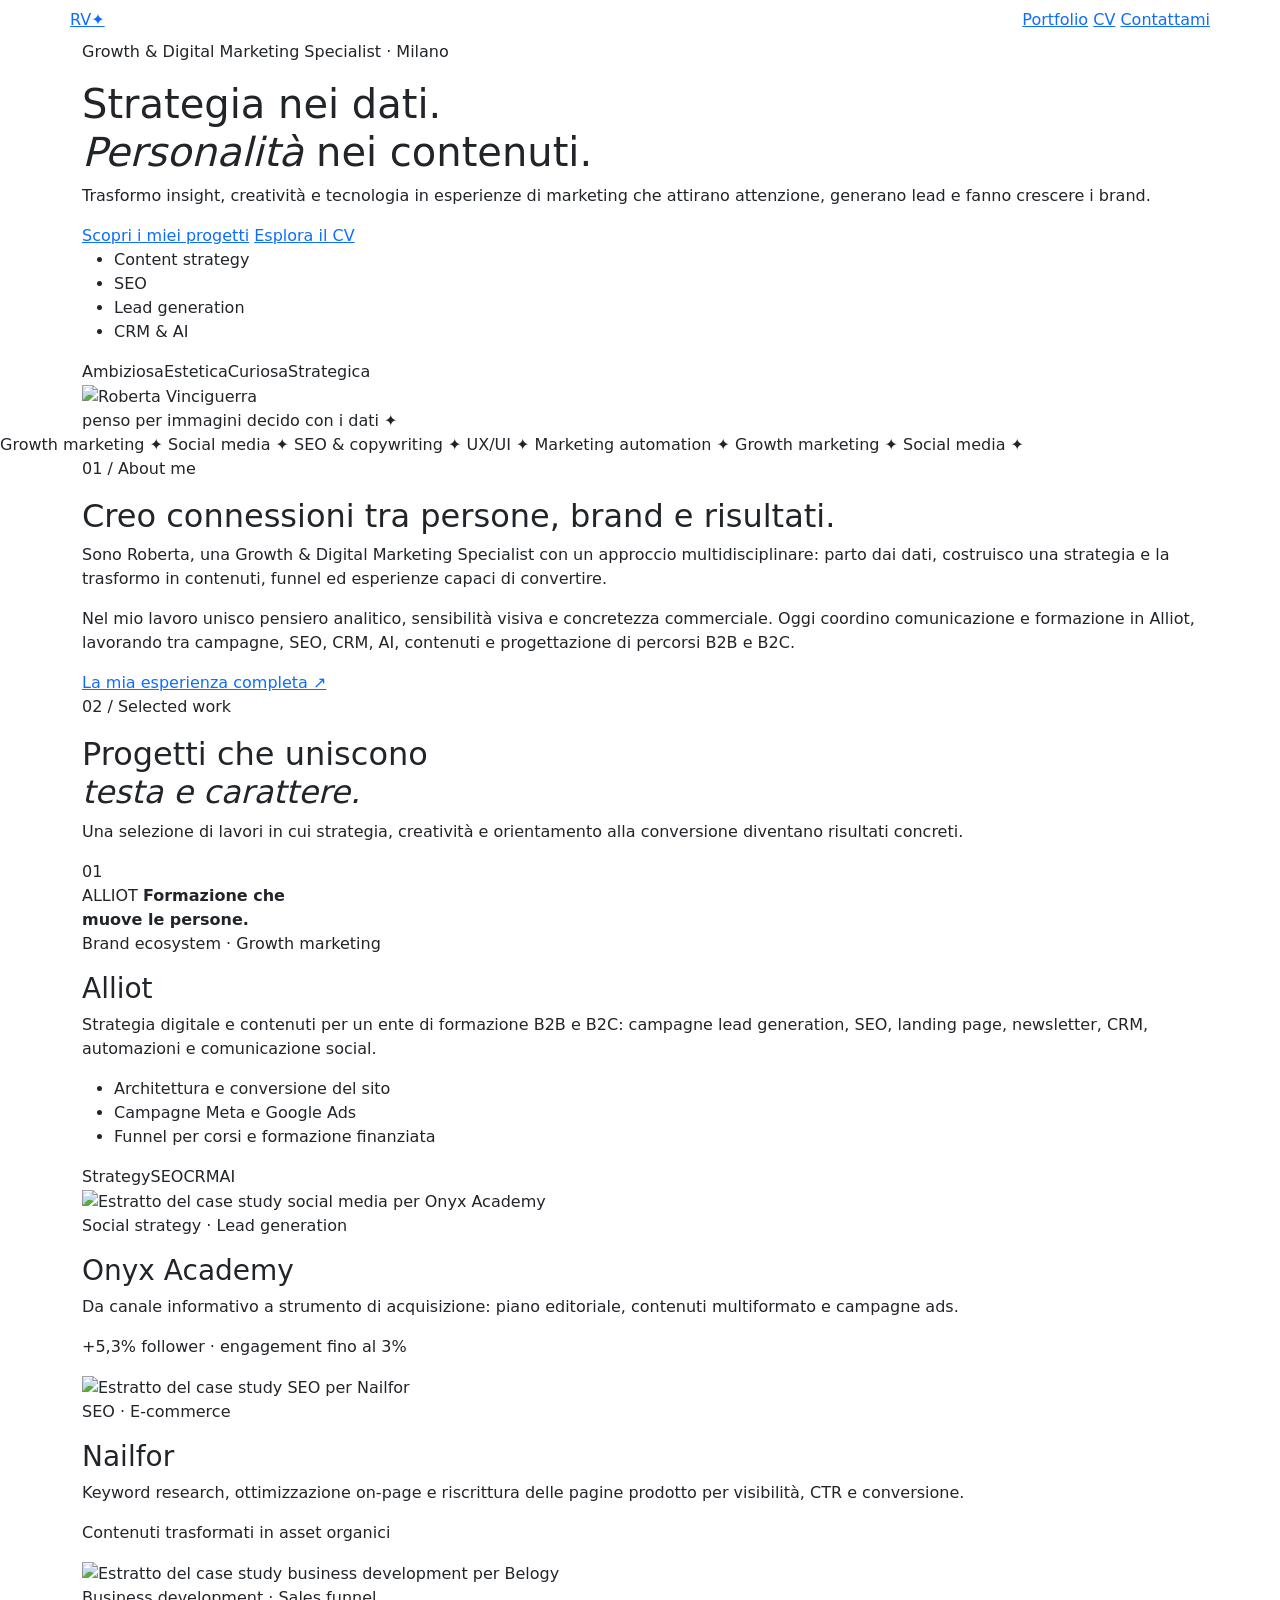
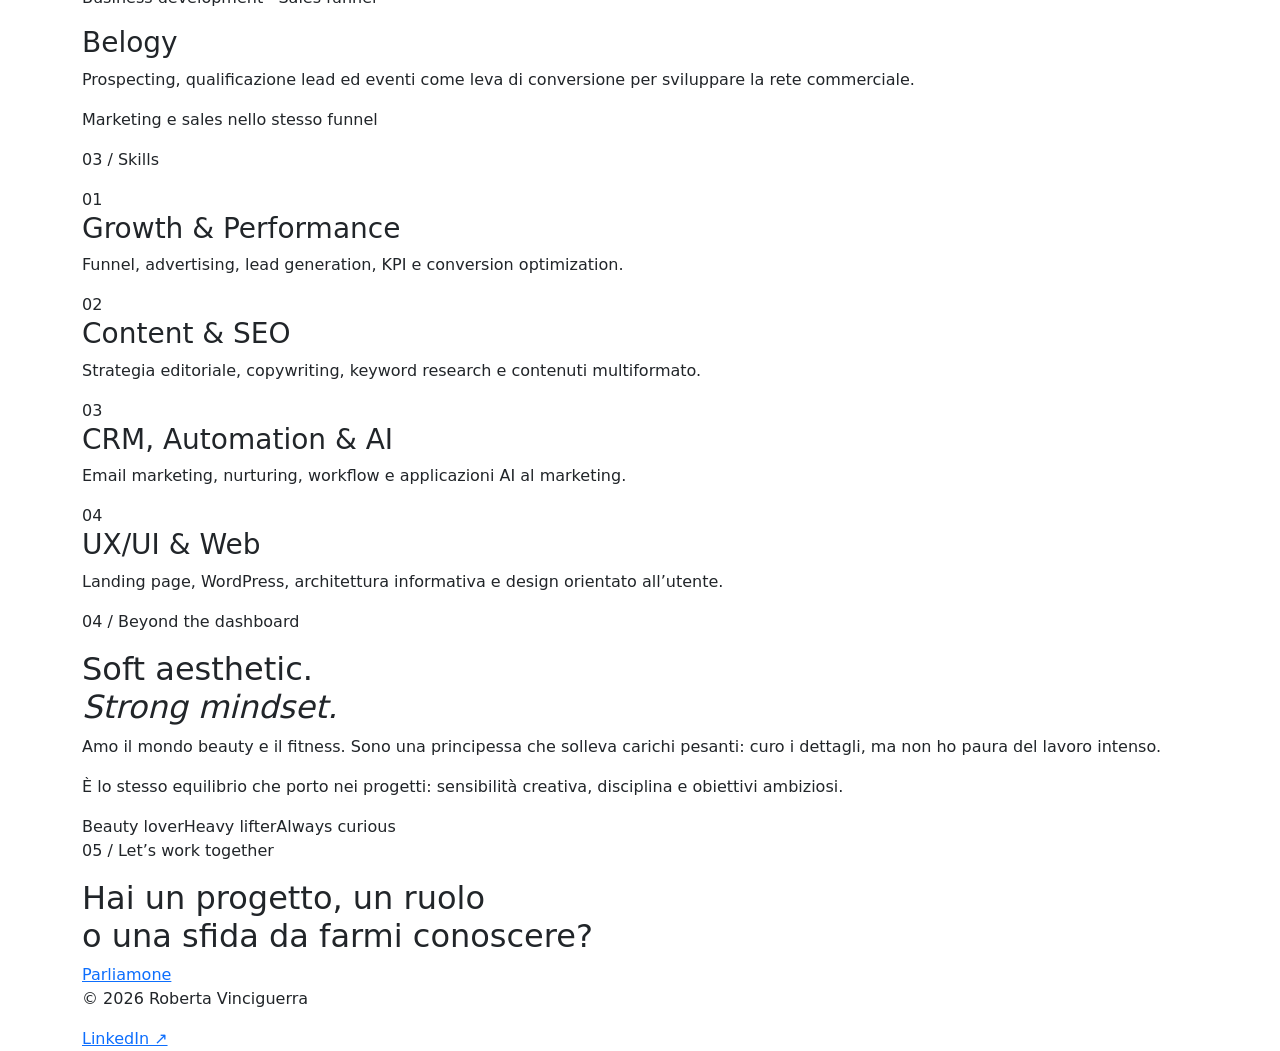
==== index.html @ e4e194b8 "Add files via upload" ====
<!doctype html>
<html lang="it">
<head>
  <meta charset="utf-8">
  <meta name="viewport" content="width=device-width, initial-scale=1">
  <meta name="description" content="Portfolio di Roberta Vinciguerra, Growth & Digital Marketing Specialist: strategia, contenuti, SEO, lead generation, CRM, advertising e AI.">
  <title>Roberta Vinciguerra — Growth & Digital Marketing</title>
  <link rel="icon" type="image/svg+xml" href="data:image/svg+xml,%3Csvg xmlns='http://www.w3.org/2000/svg' viewBox='0 0 64 64'%3E%3Crect width='64' height='64' rx='16' fill='%23183cff'/%3E%3Cpath d='M17 48V16h15c9 0 15 5 15 13 0 5-3 9-8 11l10 8H37l-8-7v7H17zm12-17h4c3 0 5-2 5-4s-2-4-5-4h-4v8z' fill='%23fff'/%3E%3C/svg%3E">
  <link rel="preconnect" href="https://fonts.googleapis.com">
  <link rel="preconnect" href="https://fonts.gstatic.com" crossorigin>
  <link href="https://fonts.googleapis.com/css2?family=Bodoni+Moda:opsz,wght@6..96,500;6..96,700&family=Syne:wght@500;600;700;800&display=swap" rel="stylesheet">
  <link href="https://cdn.jsdelivr.net/npm/bootstrap@5.3.3/dist/css/bootstrap.min.css" rel="stylesheet">
  <link rel="stylesheet" href="css/main.css">
</head>
<body>
  <header class="site-header">
    <nav class="navbar container" aria-label="Navigazione principale">
      <a class="brand" href="index.html" aria-label="Homepage Roberta Vinciguerra">RV<span>✦</span></a>
      <div class="nav-links">
        <a class="active" href="index.html">Portfolio</a>
        <a href="cv.html">CV</a>
        <a href="contact.html">Contattami</a>
      </div>
    </nav>
  </header>

  <main>
    <section class="hero container">
      <div class="hero-copy">
        <p class="eyebrow">Growth & Digital Marketing Specialist · Milano</p>
        <h1>Strategia nei dati.<br><em>Personalità</em> nei contenuti.</h1>
        <p class="hero-text">Trasformo insight, creatività e tecnologia in esperienze di marketing che attirano attenzione, generano lead e fanno crescere i brand.</p>
        <div class="hero-actions">
          <a class="button button-primary" href="#progetti">Scopri i miei progetti</a>
          <a class="button button-ghost" href="cv.html">Esplora il CV</a>
        </div>
        <ul class="hero-tags" aria-label="Competenze principali">
          <li>Content strategy</li><li>SEO</li><li>Lead generation</li><li>CRM & AI</li>
        </ul>
        <div class="identity-words" aria-label="Ambiziosa, estetica, curiosa e strategica">
          <span>Ambiziosa</span><span>Estetica</span><span>Curiosa</span><span>Strategica</span>
        </div>
      </div>
      <div class="hero-visual" aria-label="Ritratto di Roberta Vinciguerra">
        <div class="portrait-frame"><img src="assets/roberta-profile-clean.png" alt="Roberta Vinciguerra"></div>
        <span class="orbit orbit-one">penso per immagini</span>
        <span class="orbit orbit-two">decido con i dati</span>
        <span class="spark" aria-hidden="true">✦</span>
      </div>
    </section>

    <section class="marquee" aria-label="Aree di specializzazione">
      <div>Growth marketing ✦ Social media ✦ SEO & copywriting ✦ UX/UI ✦ Marketing automation ✦ Growth marketing ✦ Social media ✦</div>
    </section>

    <section class="about container section-grid" id="about">
      <div>
        <p class="section-index">01 / About me</p>
        <h2>Creo connessioni tra <span>persone, brand e risultati.</span></h2>
      </div>
      <div class="about-copy">
        <p>Sono Roberta, una Growth & Digital Marketing Specialist con un approccio multidisciplinare: parto dai dati, costruisco una strategia e la trasformo in contenuti, funnel ed esperienze capaci di convertire.</p>
        <p>Nel mio lavoro unisco pensiero analitico, sensibilità visiva e concretezza commerciale. Oggi coordino comunicazione e formazione in Alliot, lavorando tra campagne, SEO, CRM, AI, contenuti e progettazione di percorsi B2B e B2C.</p>
        <a class="text-link" href="cv.html">La mia esperienza completa <span>↗</span></a>
      </div>
    </section>

    <section class="projects container" id="progetti">
      <div class="section-heading">
        <div><p class="section-index">02 / Selected work</p><h2>Progetti che uniscono<br><em>testa e carattere.</em></h2></div>
        <p>Una selezione di lavori in cui strategia, creatività e orientamento alla conversione diventano risultati concreti.</p>
      </div>

      <article class="project project-featured">
        <div class="project-art alliot-art">
          <span class="project-number">01</span>
          <div class="alliot-ui">
            <span>ALLIOT</span>
            <strong>Formazione che<br>muove le persone.</strong>
            <div class="mini-cards"><i></i><i></i><i></i></div>
          </div>
        </div>
        <div class="project-copy">
          <p class="project-type">Brand ecosystem · Growth marketing</p>
          <h3>Alliot</h3>
          <p>Strategia digitale e contenuti per un ente di formazione B2B e B2C: campagne lead generation, SEO, landing page, newsletter, CRM, automazioni e comunicazione social.</p>
          <ul><li>Architettura e conversione del sito</li><li>Campagne Meta e Google Ads</li><li>Funnel per corsi e formazione finanziata</li></ul>
          <div class="project-tags"><span>Strategy</span><span>SEO</span><span>CRM</span><span>AI</span></div>
        </div>
      </article>

      <div class="project-grid">
        <article class="project-card">
          <div class="card-image"><img src="assets/onyx-case.png" alt="Estratto del case study social media per Onyx Academy"></div>
          <div class="card-body-custom">
            <p class="project-type">Social strategy · Lead generation</p><h3>Onyx Academy</h3>
            <p>Da canale informativo a strumento di acquisizione: piano editoriale, contenuti multiformato e campagne ads.</p>
            <p class="result">+5,3% follower · engagement fino al 3%</p>
          </div>
        </article>
        <article class="project-card card-blue">
          <div class="card-image"><img src="assets/nailfor-case-fixed.png" alt="Estratto del case study SEO per Nailfor"></div>
          <div class="card-body-custom">
            <p class="project-type">SEO · E-commerce</p><h3>Nailfor</h3>
            <p>Keyword research, ottimizzazione on-page e riscrittura delle pagine prodotto per visibilità, CTR e conversione.</p>
            <p class="result">Contenuti trasformati in asset organici</p>
          </div>
        </article>
        <article class="project-card card-dark">
          <div class="card-image"><img src="assets/belogy-case.png" alt="Estratto del case study business development per Belogy"></div>
          <div class="card-body-custom">
            <p class="project-type">Business development · Sales funnel</p><h3>Belogy</h3>
            <p>Prospecting, qualificazione lead ed eventi come leva di conversione per sviluppare la rete commerciale.</p>
            <p class="result">Marketing e sales nello stesso funnel</p>
          </div>
        </article>
      </div>
    </section>

    <section class="skills container">
      <p class="section-index">03 / Skills</p>
      <div class="skills-grid">
        <article><span>01</span><h3>Growth & Performance</h3><p>Funnel, advertising, lead generation, KPI e conversion optimization.</p></article>
        <article><span>02</span><h3>Content & SEO</h3><p>Strategia editoriale, copywriting, keyword research e contenuti multiformato.</p></article>
        <article><span>03</span><h3>CRM, Automation & AI</h3><p>Email marketing, nurturing, workflow e applicazioni AI al marketing.</p></article>
        <article><span>04</span><h3>UX/UI & Web</h3><p>Landing page, WordPress, architettura informativa e design orientato all’utente.</p></article>
      </div>
    </section>

    <section class="personal-strip">
      <div class="container personal-grid">
        <div><p class="section-index">04 / Beyond the dashboard</p><h2>Soft aesthetic.<br><em>Strong mindset.</em></h2></div>
        <div class="personal-copy"><p>Amo il mondo beauty e il fitness. Sono una principessa che solleva carichi pesanti: curo i dettagli, ma non ho paura del lavoro intenso.</p><p>È lo stesso equilibrio che porto nei progetti: sensibilità creativa, disciplina e obiettivi ambiziosi.</p></div>
        <div class="personal-badges"><span>Beauty lover</span><span>Heavy lifter</span><span>Always curious</span></div>
      </div>
    </section>

    <section class="cta container">
      <p class="section-index">05 / Let’s work together</p>
      <h2>Hai un progetto, un ruolo<br>o una sfida da farmi conoscere?</h2>
      <a class="button button-primary" href="contact.html">Parliamone</a>
    </section>
  </main>

  <footer><div class="container"><p>© 2026 Roberta Vinciguerra</p><a href="https://www.linkedin.com/in/robertavinciguerra-184694207/" target="_blank" rel="noreferrer">LinkedIn ↗</a></div></footer>
</body>
</html>
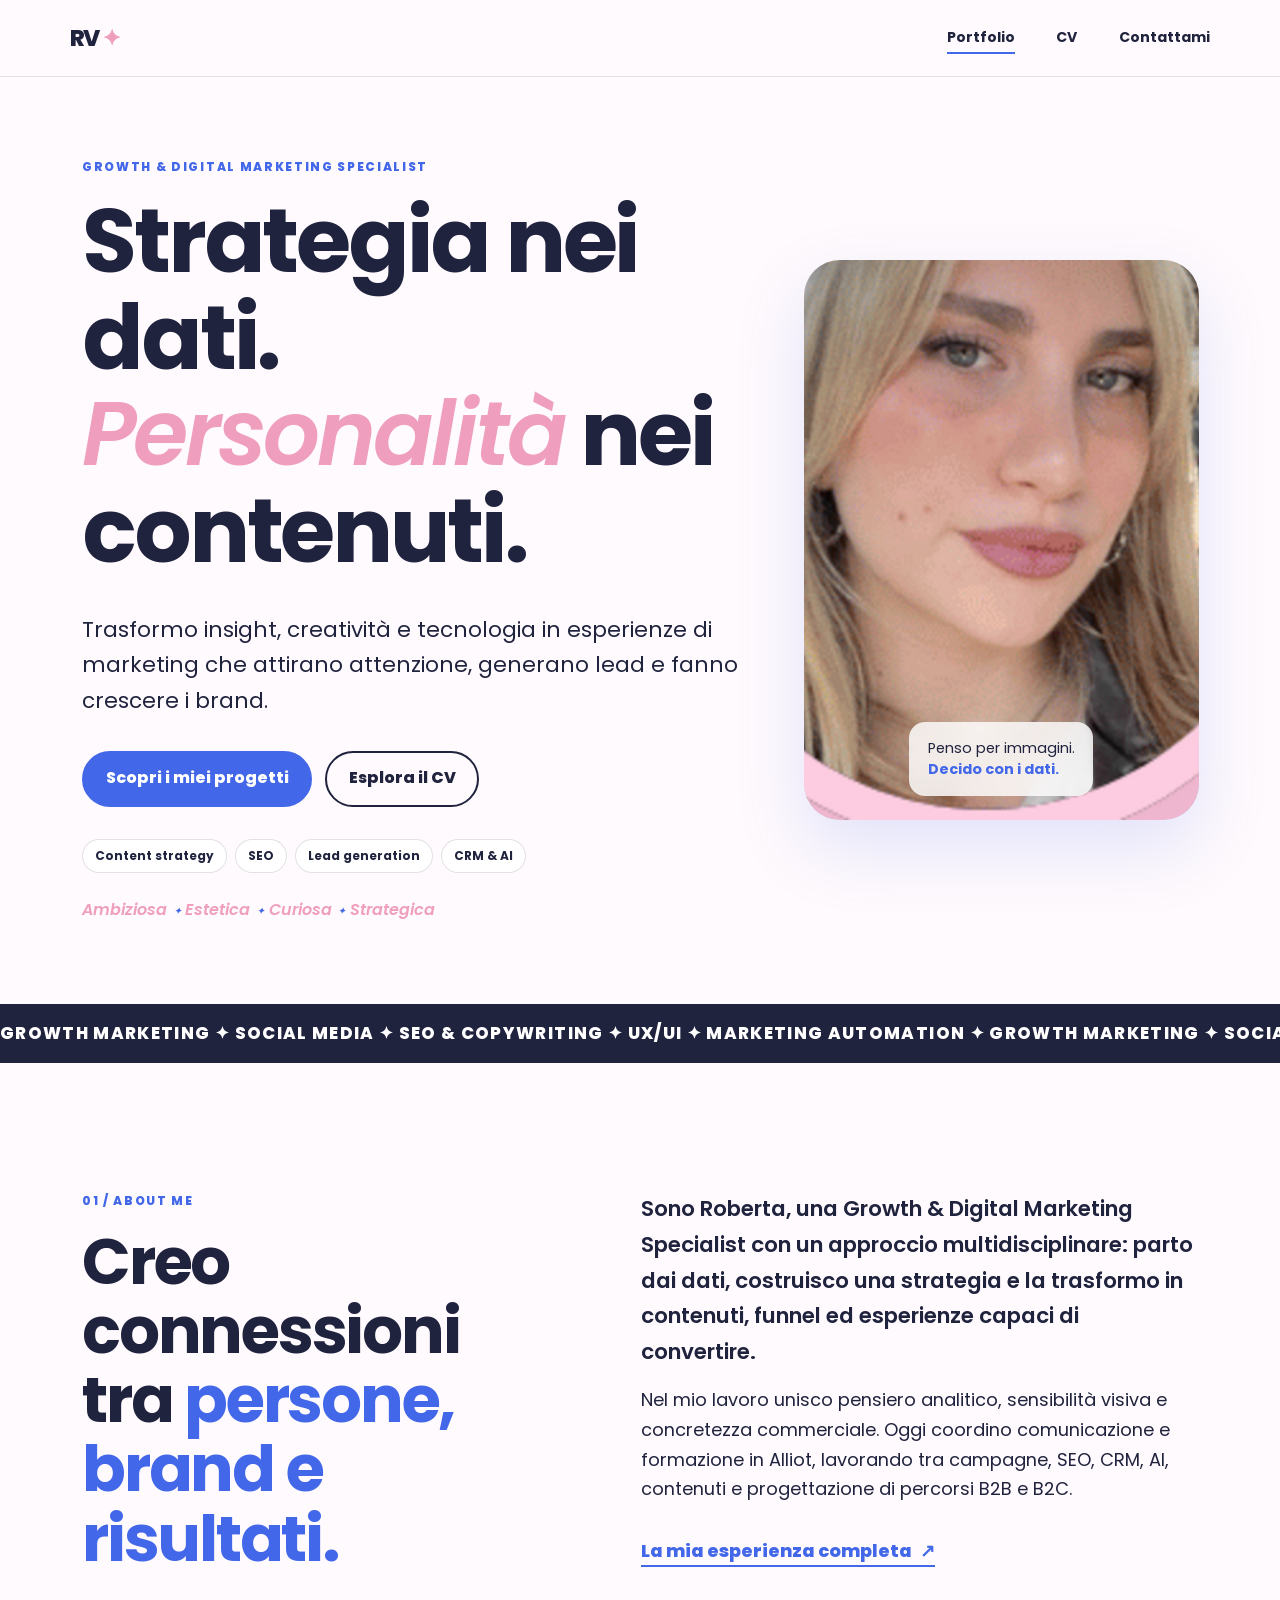
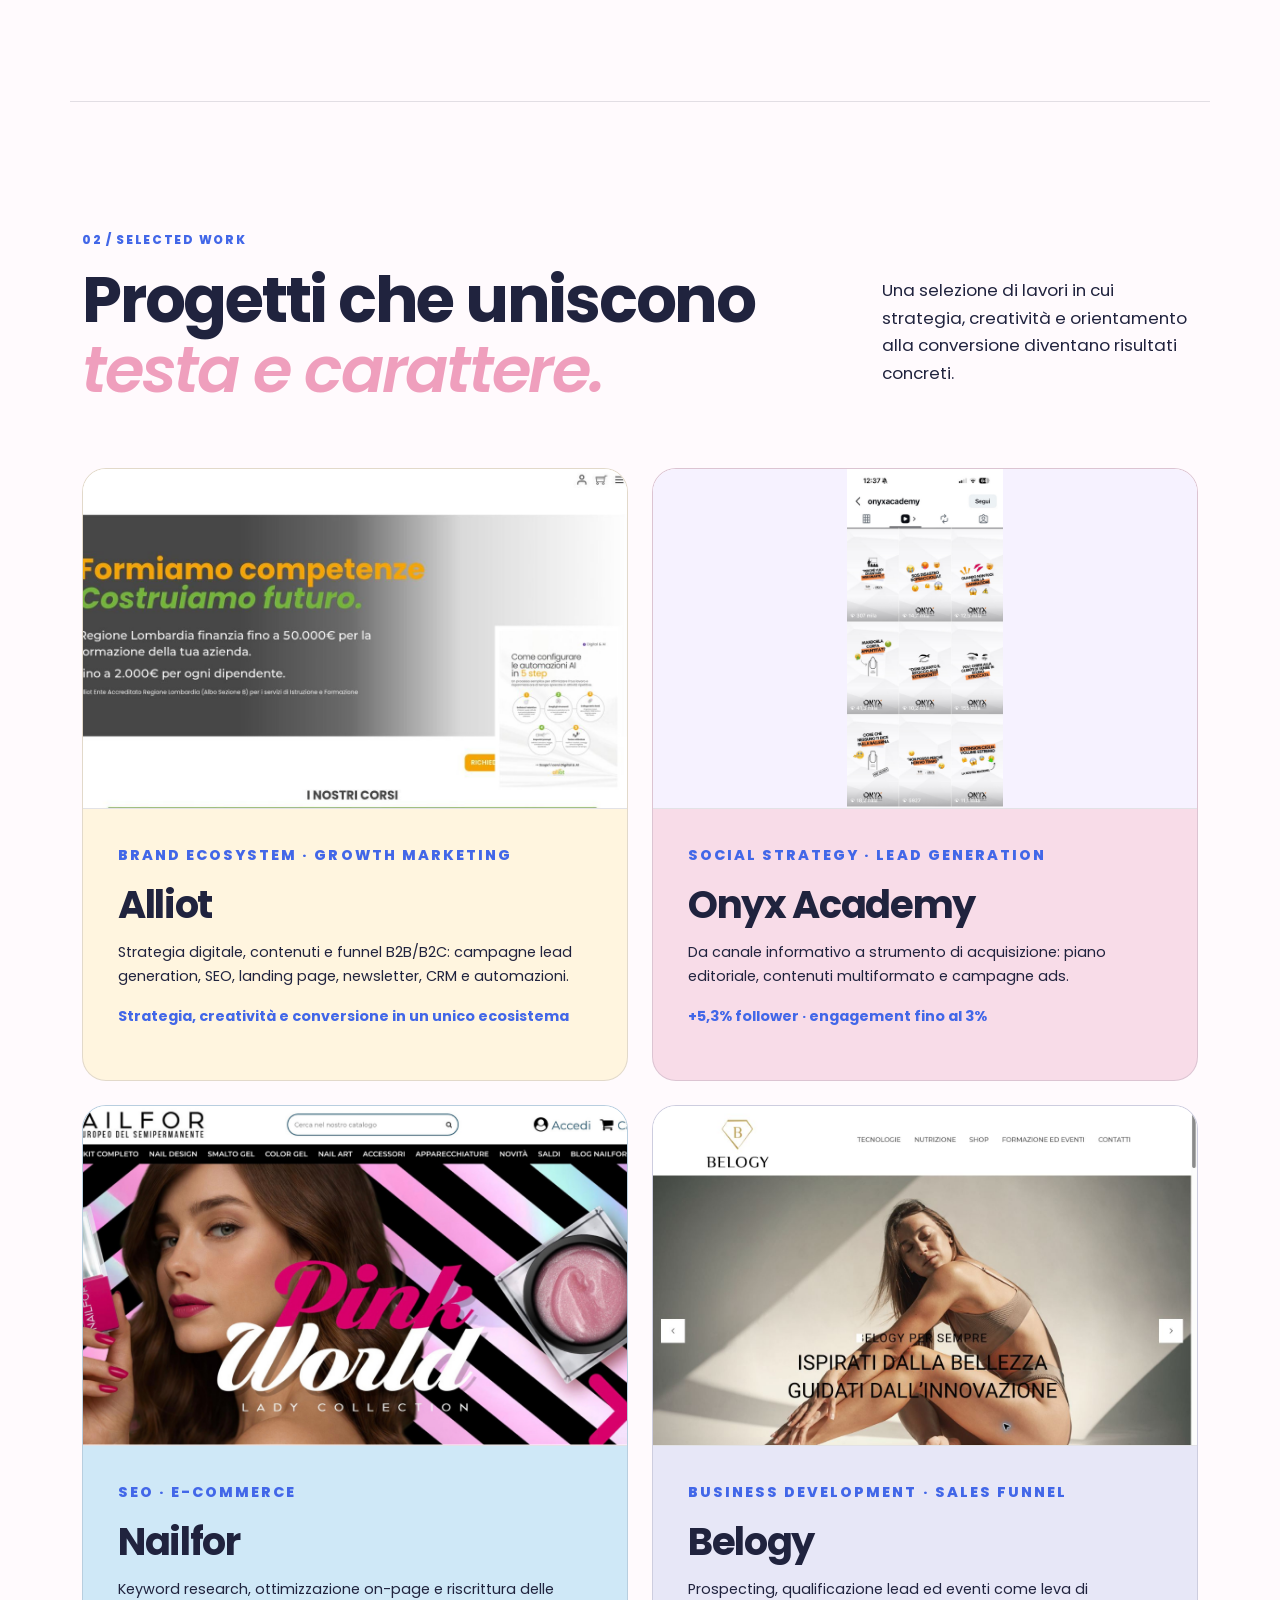
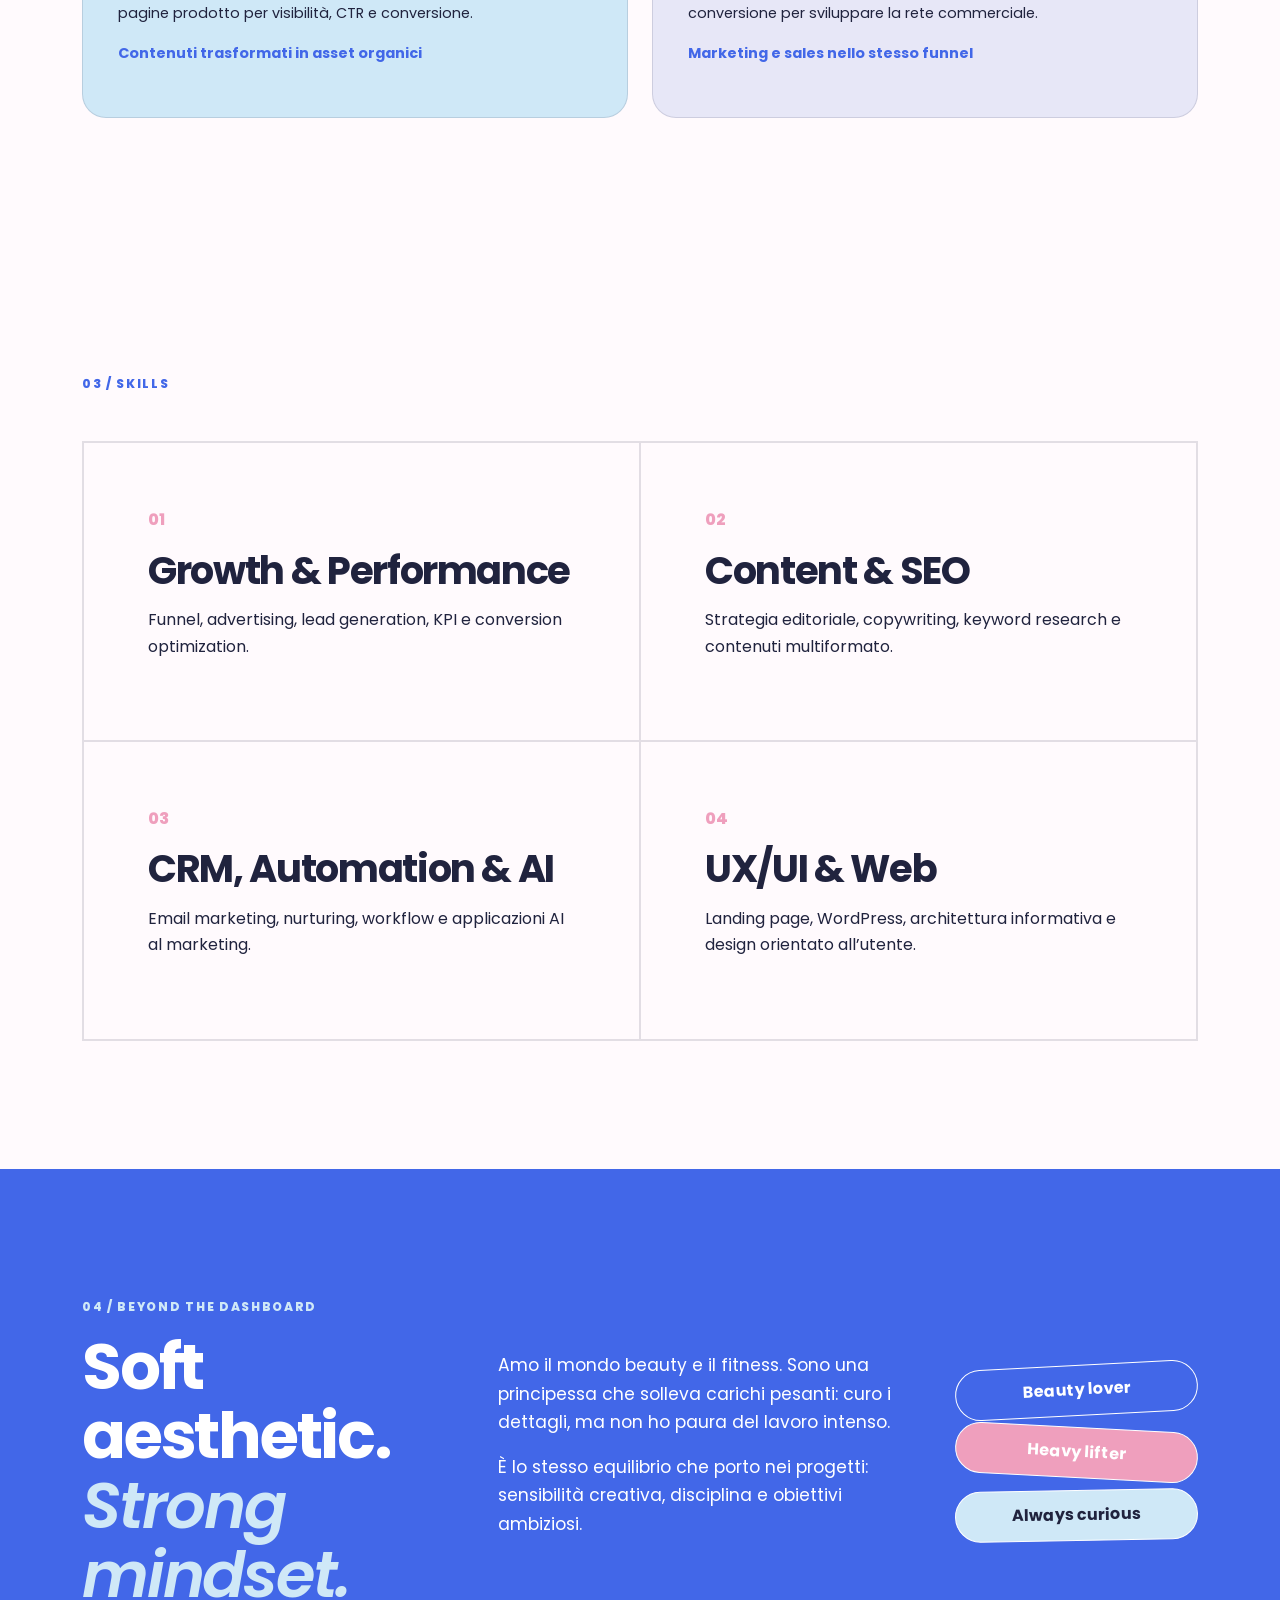
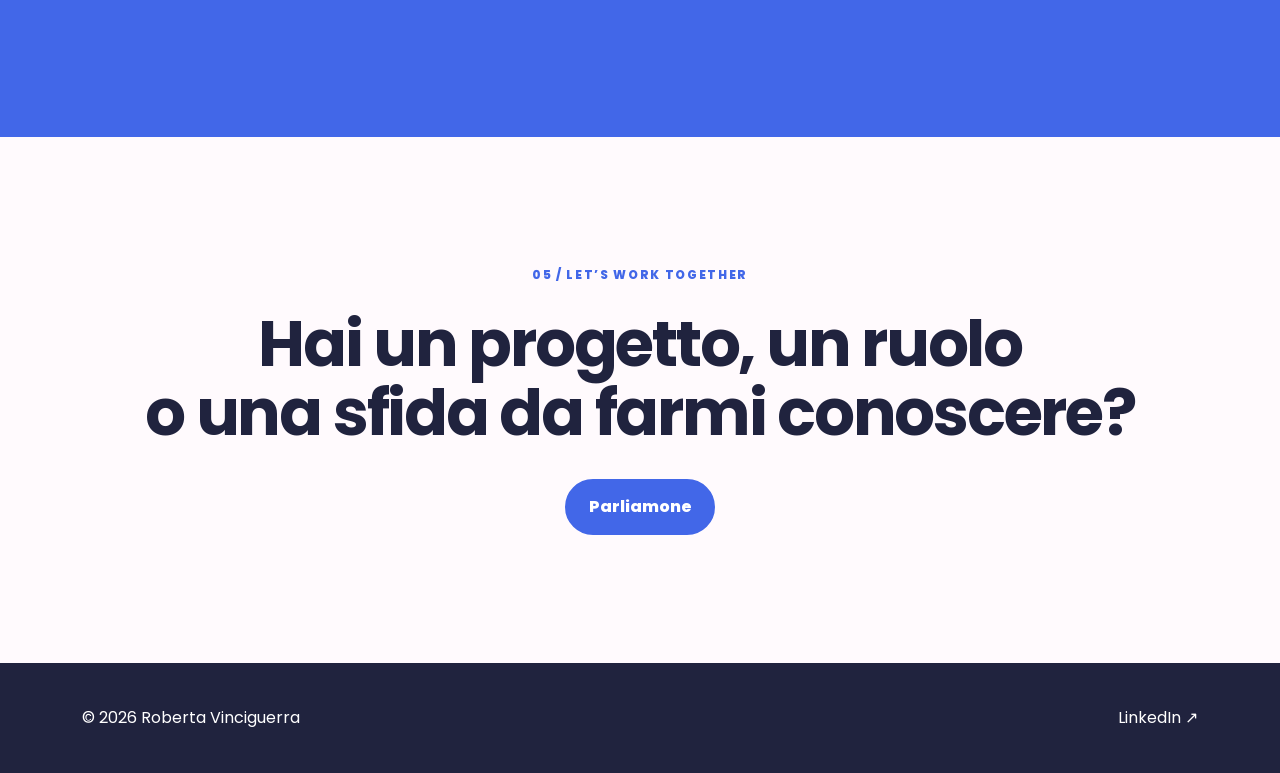
==== commit eecde34d: "Add files via upload" ====
--- a/index.html
+++ b/index.html
@@ -5,10 +5,10 @@
   <meta name="viewport" content="width=device-width, initial-scale=1">
   <meta name="description" content="Portfolio di Roberta Vinciguerra, Growth & Digital Marketing Specialist: strategia, contenuti, SEO, lead generation, CRM, advertising e AI.">
   <title>Roberta Vinciguerra — Growth & Digital Marketing</title>
-  <link rel="icon" type="image/svg+xml" href="data:image/svg+xml,%3Csvg xmlns='http://www.w3.org/2000/svg' viewBox='0 0 64 64'%3E%3Crect width='64' height='64' rx='16' fill='%23183cff'/%3E%3Cpath d='M17 48V16h15c9 0 15 5 15 13 0 5-3 9-8 11l10 8H37l-8-7v7H17zm12-17h4c3 0 5-2 5-4s-2-4-5-4h-4v8z' fill='%23fff'/%3E%3C/svg%3E">
+  <link rel="icon" type="image/svg+xml" href="data:image/svg+xml,%3Csvg xmlns='http://www.w3.org/2000/svg' viewBox='0 0 64 64'%3E%3Crect width='64' height='64' rx='16' fill='%234267e8'/%3E%3Cpath d='M17 48V16h15c9 0 15 5 15 13 0 5-3 9-8 11l10 8H37l-8-7v7H17zm12-17h4c3 0 5-2 5-4s-2-4-5-4h-4v8z' fill='%23fff'/%3E%3C/svg%3E">
   <link rel="preconnect" href="https://fonts.googleapis.com">
   <link rel="preconnect" href="https://fonts.gstatic.com" crossorigin>
-  <link href="https://fonts.googleapis.com/css2?family=Bodoni+Moda:opsz,wght@6..96,500;6..96,700&family=Syne:wght@500;600;700;800&display=swap" rel="stylesheet">
+  <link href="https://fonts.googleapis.com/css2?family=Poppins:ital,wght@0,400;0,500;0,600;0,700;0,800;1,600&display=swap" rel="stylesheet">
   <link href="https://cdn.jsdelivr.net/npm/bootstrap@5.3.3/dist/css/bootstrap.min.css" rel="stylesheet">
   <link rel="stylesheet" href="css/main.css">
 </head>
@@ -27,7 +27,7 @@
   <main>
     <section class="hero container">
       <div class="hero-copy">
-        <p class="eyebrow">Growth & Digital Marketing Specialist · Milano</p>
+        <p class="eyebrow">Growth & Digital Marketing Specialist</p>
         <h1>Strategia nei dati.<br><em>Personalità</em> nei contenuti.</h1>
         <p class="hero-text">Trasformo insight, creatività e tecnologia in esperienze di marketing che attirano attenzione, generano lead e fanno crescere i brand.</p>
         <div class="hero-actions">
@@ -43,9 +43,7 @@
       </div>
       <div class="hero-visual" aria-label="Ritratto di Roberta Vinciguerra">
         <div class="portrait-frame"><img src="assets/roberta-profile-clean.png" alt="Roberta Vinciguerra"></div>
-        <span class="orbit orbit-one">penso per immagini</span>
-        <span class="orbit orbit-two">decido con i dati</span>
-        <span class="spark" aria-hidden="true">✦</span>
+        <p class="portrait-caption">Penso per immagini.<br><strong>Decido con i dati.</strong></p>
       </div>
     </section>
 
@@ -71,27 +69,17 @@
         <p>Una selezione di lavori in cui strategia, creatività e orientamento alla conversione diventano risultati concreti.</p>
       </div>
 
-      <article class="project project-featured">
-        <div class="project-art alliot-art">
-          <span class="project-number">01</span>
-          <div class="alliot-ui">
-            <span>ALLIOT</span>
-            <strong>Formazione che<br>muove le persone.</strong>
-            <div class="mini-cards"><i></i><i></i><i></i></div>
+      <div class="project-grid">
+        <article class="project-card card-alliot">
+          <div class="card-image"><img src="assets/alliot-real.jpg" alt="Homepage e contenuto social realizzati per Alliot"></div>
+          <div class="card-body-custom">
+            <p class="project-type">Brand ecosystem · Growth marketing</p><h3>Alliot</h3>
+            <p>Strategia digitale, contenuti e funnel B2B/B2C: campagne lead generation, SEO, landing page, newsletter, CRM e automazioni.</p>
+            <p class="result">Strategia, creatività e conversione in un unico ecosistema</p>
           </div>
-        </div>
-        <div class="project-copy">
-          <p class="project-type">Brand ecosystem · Growth marketing</p>
-          <h3>Alliot</h3>
-          <p>Strategia digitale e contenuti per un ente di formazione B2B e B2C: campagne lead generation, SEO, landing page, newsletter, CRM, automazioni e comunicazione social.</p>
-          <ul><li>Architettura e conversione del sito</li><li>Campagne Meta e Google Ads</li><li>Funnel per corsi e formazione finanziata</li></ul>
-          <div class="project-tags"><span>Strategy</span><span>SEO</span><span>CRM</span><span>AI</span></div>
-        </div>
-      </article>
-
-      <div class="project-grid">
+        </article>
         <article class="project-card">
-          <div class="card-image"><img src="assets/onyx-case.png" alt="Estratto del case study social media per Onyx Academy"></div>
+          <div class="card-image card-image-portrait"><img src="assets/onyx-real.png" alt="Copertine reali dei Reel Instagram di Onyx Academy"></div>
           <div class="card-body-custom">
             <p class="project-type">Social strategy · Lead generation</p><h3>Onyx Academy</h3>
             <p>Da canale informativo a strumento di acquisizione: piano editoriale, contenuti multiformato e campagne ads.</p>
@@ -99,15 +87,15 @@
           </div>
         </article>
         <article class="project-card card-blue">
-          <div class="card-image"><img src="assets/nailfor-case-fixed.png" alt="Estratto del case study SEO per Nailfor"></div>
+          <div class="card-image"><img src="assets/nailfor-real.png" alt="Homepage reale del sito Nailfor"></div>
           <div class="card-body-custom">
             <p class="project-type">SEO · E-commerce</p><h3>Nailfor</h3>
             <p>Keyword research, ottimizzazione on-page e riscrittura delle pagine prodotto per visibilità, CTR e conversione.</p>
             <p class="result">Contenuti trasformati in asset organici</p>
           </div>
         </article>
-        <article class="project-card card-dark">
-          <div class="card-image"><img src="assets/belogy-case.png" alt="Estratto del case study business development per Belogy"></div>
+        <article class="project-card card-belogy">
+          <div class="card-image"><img src="assets/belogy-real.jpg" alt="Homepage reale del sito Belogy"></div>
           <div class="card-body-custom">
             <p class="project-type">Business development · Sales funnel</p><h3>Belogy</h3>
             <p>Prospecting, qualificazione lead ed eventi come leva di conversione per sviluppare la rete commerciale.</p>
--- a/css/main.css
+++ b/css/main.css
@@ -0,0 +1,1045 @@
+@charset "UTF-8";
+* {
+  box-sizing: border-box;
+}
+
+html {
+  scroll-behavior: smooth;
+}
+
+body {
+  margin: 0;
+  color: #20233e;
+  background: #fffafd;
+  font-family: "Poppins", sans-serif;
+  font-size: 1rem;
+  line-height: 1.65;
+}
+
+img {
+  display: block;
+  max-width: 100%;
+}
+
+a {
+  color: inherit;
+  text-decoration: none;
+}
+
+.container {
+  width: min(1180px, 100% - 2rem);
+  margin-inline: auto;
+}
+
+.site-header {
+  position: sticky;
+  top: 0;
+  z-index: 50;
+  background: rgba(255, 250, 253, 0.88);
+  backdrop-filter: blur(18px);
+  border-bottom: 1px solid rgba(32, 35, 62, 0.13);
+}
+
+.navbar {
+  min-height: 76px;
+  display: flex;
+  justify-content: space-between;
+  align-items: center;
+}
+
+.brand {
+  font-weight: 800;
+  font-size: 1.45rem;
+  letter-spacing: -0.08em;
+}
+
+.brand span {
+  color: #ef9fbd;
+  margin-left: 0.25rem;
+}
+
+.nav-links {
+  display: flex;
+  gap: clamp(1rem, 4vw, 2.6rem);
+  font-size: 0.88rem;
+  font-weight: 700;
+}
+
+.nav-links a {
+  position: relative;
+  padding: 0.5rem 0;
+}
+
+.nav-links a::after {
+  content: "";
+  position: absolute;
+  left: 0;
+  right: 100%;
+  bottom: 0.2rem;
+  height: 2px;
+  background: #4267e8;
+  transition: 0.25s;
+}
+
+.nav-links a:hover::after, .nav-links a.active::after {
+  right: 0;
+}
+
+.hero {
+  min-height: calc(100vh - 76px);
+  display: grid;
+  grid-template-columns: 1.25fr 0.75fr;
+  gap: 5vw;
+  align-items: center;
+  padding-block: 5rem;
+}
+
+.hero-copy > * {
+  animation: rise-in 0.75s cubic-bezier(0.22, 1, 0.36, 1) both;
+}
+
+.hero-copy > *:nth-child(2) {
+  animation-delay: 0.08s;
+}
+
+.hero-copy > *:nth-child(3) {
+  animation-delay: 0.16s;
+}
+
+.hero-copy > *:nth-child(4) {
+  animation-delay: 0.24s;
+}
+
+.hero-copy > *:nth-child(5) {
+  animation-delay: 0.32s;
+}
+
+.hero-copy > *:nth-child(6) {
+  animation-delay: 0.4s;
+}
+
+.eyebrow, .section-index, .project-type {
+  text-transform: uppercase;
+  letter-spacing: 0.14em;
+  font-size: 0.75rem;
+  font-weight: 800;
+  color: #4267e8;
+}
+
+h1, h2, h3 {
+  line-height: 1.03;
+  letter-spacing: -0.055em;
+  margin: 0;
+  font-weight: 800;
+}
+
+h1 {
+  font-size: clamp(3.2rem, 7vw, 7.1rem);
+}
+
+h1 em, h2 em {
+  font-family: "Poppins", sans-serif;
+  font-weight: 500;
+  color: #ef9fbd;
+}
+
+.hero-text {
+  max-width: 680px;
+  font-size: clamp(1.05rem, 1.7vw, 1.35rem);
+  margin: 2rem 0;
+}
+
+.hero-actions {
+  display: flex;
+  flex-wrap: wrap;
+  gap: 0.8rem;
+}
+
+.button {
+  display: inline-flex;
+  align-items: center;
+  justify-content: center;
+  min-height: 52px;
+  padding: 0.8rem 1.35rem;
+  border-radius: 999px;
+  font-weight: 800;
+  border: 2px solid #20233e;
+  transition: transform 0.2s, box-shadow 0.2s;
+}
+
+.button:hover {
+  transform: translate(-3px, -3px);
+  box-shadow: 5px 5px 0 #20233e;
+}
+
+.button-primary {
+  background: #4267e8;
+  color: #fff;
+  border-color: #4267e8;
+}
+
+.button-ghost {
+  background: transparent;
+}
+
+.hero-tags {
+  list-style: none;
+  padding: 0;
+  margin: 2rem 0 0;
+  display: flex;
+  flex-wrap: wrap;
+  gap: 0.5rem;
+}
+
+.hero-tags li, .project-tags span {
+  border: 1px solid rgba(32, 35, 62, 0.13);
+  border-radius: 999px;
+  padding: 0.4rem 0.75rem;
+  font-size: 0.75rem;
+  font-weight: 700;
+  background: #fff;
+}
+
+.identity-words {
+  display: flex;
+  flex-wrap: wrap;
+  gap: 0.45rem 1.15rem;
+  margin-top: 1.5rem;
+  font-family: "Poppins", sans-serif;
+  font-style: italic;
+  color: #ef9fbd;
+}
+
+.identity-words span {
+  position: relative;
+}
+
+.identity-words span:not(:last-child)::after {
+  content: "✦";
+  position: absolute;
+  right: -0.85rem;
+  color: #4267e8;
+  font-size: 0.55rem;
+  top: 0.45rem;
+}
+
+.hero-visual {
+  min-height: 540px;
+  position: relative;
+  display: grid;
+  place-items: center;
+  background: #cfe8f7;
+  border: 2px solid #20233e;
+  border-radius: 48% 48% 2rem 2rem;
+  box-shadow: 14px 14px 0 #4267e8;
+  overflow: hidden;
+  animation: visual-in 0.9s 0.18s cubic-bezier(0.22, 1, 0.36, 1) both, soft-float 5s 1.3s ease-in-out infinite;
+}
+
+.hero-visual::before {
+  content: "";
+  position: absolute;
+  width: 290px;
+  height: 290px;
+  border-radius: 50%;
+  background: linear-gradient(135deg, #ef9fbd, #a874ff, #4267e8);
+  background-size: 180% 180%;
+  filter: blur(2px);
+  animation: gradient-flow 6s ease infinite;
+}
+
+.portrait-frame {
+  width: min(80%, 330px);
+  aspect-ratio: 1;
+  border-radius: 50%;
+  border: 8px solid #fff;
+  overflow: hidden;
+  position: relative;
+  z-index: 2;
+  box-shadow: 0 20px 60px rgba(24, 60, 255, 0.25);
+}
+
+.portrait-frame img {
+  width: 100%;
+  height: 100%;
+  object-fit: cover;
+  transform: scale(1.08);
+}
+
+.orbit {
+  position: absolute;
+  z-index: 3;
+  border: 1px solid #20233e;
+  background: #fffafd;
+  padding: 0.55rem 0.9rem;
+  border-radius: 999px;
+  font-size: 0.72rem;
+  font-weight: 800;
+  text-transform: uppercase;
+}
+
+.orbit-one {
+  top: 15%;
+  left: 5%;
+  transform: rotate(-8deg);
+  animation: badge-one 4s ease-in-out infinite;
+}
+
+.orbit-two {
+  bottom: 13%;
+  right: 5%;
+  transform: rotate(7deg);
+  animation: badge-two 4.8s ease-in-out infinite;
+}
+
+.spark {
+  position: absolute;
+  top: 7%;
+  right: 8%;
+  font-size: 3rem;
+  color: #4267e8;
+  animation: spin-spark 8s linear infinite;
+}
+
+.marquee {
+  overflow: hidden;
+  background: #20233e;
+  color: #fff;
+  padding: 1rem 0;
+  white-space: nowrap;
+  font-size: 1.05rem;
+  font-weight: 800;
+  text-transform: uppercase;
+  letter-spacing: 0.08em;
+}
+
+.marquee div {
+  width: max-content;
+  animation: ticker 24s linear infinite;
+}
+
+.section-grid {
+  padding-top: clamp(5rem, 10vw, 9rem);
+  padding-bottom: clamp(5rem, 10vw, 9rem);
+  display: grid;
+  grid-template-columns: 0.9fr 1.1fr;
+  gap: 8vw;
+}
+
+h2 {
+  font-size: clamp(2.5rem, 5vw, 5rem);
+}
+
+h2 span {
+  color: #4267e8;
+}
+
+.about-copy {
+  font-size: 1.12rem;
+}
+
+.about-copy p:first-child {
+  font-size: 1.35rem;
+  font-weight: 600;
+}
+
+.text-link {
+  display: inline-flex;
+  gap: 0.5rem;
+  color: #4267e8;
+  font-weight: 800;
+  border-bottom: 2px solid currentColor;
+  margin-top: 1rem;
+}
+
+.projects {
+  padding-top: clamp(5rem, 10vw, 9rem);
+  padding-bottom: clamp(5rem, 10vw, 9rem);
+  border-top: 1px solid rgba(32, 35, 62, 0.13);
+}
+
+.section-heading {
+  display: grid;
+  grid-template-columns: 1.4fr 0.6fr;
+  gap: 5vw;
+  align-items: end;
+  margin-bottom: 4rem;
+}
+
+.section-heading > p {
+  font-size: 1.05rem;
+}
+
+.project {
+  border: 1px solid rgba(32, 35, 62, 0.13);
+  border-radius: 1.5rem;
+  overflow: hidden;
+  display: grid;
+  grid-template-columns: 1.1fr 0.9fr;
+  background: #fff;
+  margin-bottom: 1.5rem;
+}
+
+.project-art {
+  min-height: 570px;
+  position: relative;
+  padding: 2rem;
+}
+
+.alliot-art {
+  background: linear-gradient(145deg, #4267e8, #7a3cff 55%, #ef9fbd);
+  color: #fff;
+  display: grid;
+  place-items: center;
+}
+
+.project-number {
+  position: absolute;
+  top: 1.5rem;
+  left: 1.5rem;
+  font-size: 0.8rem;
+  border: 1px solid currentColor;
+  border-radius: 50%;
+  width: 42px;
+  height: 42px;
+  display: grid;
+  place-items: center;
+}
+
+.alliot-ui {
+  width: 80%;
+  background: #fffafd;
+  color: #20233e;
+  border: 2px solid #20233e;
+  box-shadow: 14px 14px 0 #20233e;
+  padding: 2.2rem;
+  transform: rotate(-3deg);
+}
+
+.alliot-ui > span {
+  color: #4267e8;
+  font-weight: 800;
+  letter-spacing: 0.16em;
+}
+
+.alliot-ui strong {
+  display: block;
+  font-size: clamp(2rem, 3vw, 3.4rem);
+  line-height: 0.98;
+  margin: 2.5rem 0;
+}
+
+.mini-cards {
+  display: grid;
+  grid-template-columns: repeat(3, 1fr);
+  gap: 0.5rem;
+}
+
+.mini-cards i {
+  height: 70px;
+  background: #cfe8f7;
+  border: 1px solid #20233e;
+}
+
+.mini-cards i:nth-child(2) {
+  background: #ef9fbd;
+}
+
+.mini-cards i:nth-child(3) {
+  background: #fff;
+}
+
+.project-copy {
+  padding: clamp(2rem, 5vw, 4.5rem);
+  display: flex;
+  flex-direction: column;
+  justify-content: center;
+}
+
+.project-copy h3, .card-body-custom h3 {
+  font-size: clamp(2rem, 4vw, 4rem);
+  margin: 0.6rem 0 1.2rem;
+}
+
+.project-copy ul {
+  padding-left: 1.2rem;
+}
+
+.project-tags {
+  display: flex;
+  flex-wrap: wrap;
+  gap: 0.4rem;
+  margin-top: 1.5rem;
+}
+
+.project-grid {
+  display: grid;
+  grid-template-columns: repeat(3, 1fr);
+  gap: 1.25rem;
+}
+
+.project-card {
+  border: 1px solid rgba(32, 35, 62, 0.13);
+  border-radius: 1.5rem;
+  overflow: hidden;
+  background: #ffc6e5;
+  transition: transform 0.35s cubic-bezier(0.22, 1, 0.36, 1), box-shadow 0.35s;
+}
+
+.project-card.card-blue {
+  background: #cfe8f7;
+}
+
+.project-card.card-dark {
+  background: #20233e;
+  color: #fff;
+}
+
+.card-image {
+  aspect-ratio: 4/3;
+  overflow: hidden;
+  border-bottom: 1px solid rgba(32, 35, 62, 0.13);
+  background: #fff;
+}
+
+.card-image img {
+  width: 100%;
+  height: 100%;
+  object-fit: cover;
+  object-position: center;
+  transition: transform 0.45s;
+}
+
+.project-card:hover {
+  transform: translateY(-10px) rotate(-0.4deg);
+  box-shadow: 10px 12px 0 #4267e8;
+}
+
+.project-card:hover img {
+  transform: scale(1.04);
+}
+
+.card-body-custom {
+  padding: 1.6rem;
+}
+
+.card-body-custom h3 {
+  font-size: 2rem;
+}
+
+.card-body-custom p {
+  font-size: 0.9rem;
+}
+
+.result {
+  font-weight: 800;
+  color: #4267e8;
+}
+
+.card-dark .result, .card-dark .project-type {
+  color: #cfe8f7;
+}
+
+.skills {
+  padding-top: clamp(5rem, 10vw, 9rem);
+  padding-bottom: clamp(5rem, 10vw, 9rem);
+}
+
+.skills-grid {
+  margin-top: 3rem;
+  display: grid;
+  grid-template-columns: repeat(2, 1fr);
+  border: 1px solid rgba(32, 35, 62, 0.13);
+}
+
+.skills-grid article {
+  padding: clamp(2rem, 5vw, 4rem);
+  border: 1px solid rgba(32, 35, 62, 0.13);
+}
+
+.skills-grid article > span {
+  color: #ef9fbd;
+  font-weight: 800;
+}
+
+.skills-grid h3 {
+  font-size: clamp(1.6rem, 3vw, 2.7rem);
+  margin: 1rem 0;
+}
+
+.personal-strip {
+  background: #4267e8;
+  color: #fff;
+}
+
+.personal-grid {
+  padding-top: clamp(5rem, 10vw, 9rem);
+  padding-bottom: clamp(5rem, 10vw, 9rem);
+  display: grid;
+  grid-template-columns: 0.9fr 1fr 0.6fr;
+  gap: 4vw;
+  align-items: center;
+}
+
+.personal-strip .section-index, .personal-strip h2 em {
+  color: #cfe8f7;
+}
+
+.personal-copy {
+  font-size: 1.08rem;
+}
+
+.personal-badges {
+  display: flex;
+  flex-direction: column;
+  gap: 0.75rem;
+}
+
+.personal-badges span {
+  border: 1px solid #fff;
+  border-radius: 999px;
+  padding: 0.7rem 1rem;
+  text-align: center;
+  font-weight: 700;
+  transform: rotate(-3deg);
+}
+
+.personal-badges span:nth-child(2) {
+  transform: rotate(3deg);
+  background: #ef9fbd;
+}
+
+.personal-badges span:nth-child(3) {
+  transform: rotate(-1deg);
+  background: #cfe8f7;
+  color: #20233e;
+}
+
+.cta {
+  padding-top: clamp(5rem, 10vw, 9rem);
+  padding-bottom: clamp(5rem, 10vw, 9rem);
+  text-align: center;
+}
+
+.cta h2 {
+  margin: 1.5rem auto 2rem;
+}
+
+footer {
+  background: #20233e;
+  color: #fff;
+}
+
+footer .container {
+  min-height: 110px;
+  display: flex;
+  justify-content: space-between;
+  align-items: center;
+  gap: 1rem;
+}
+
+footer p {
+  margin: 0;
+}
+
+.cv-page {
+  padding-top: clamp(5rem, 10vw, 9rem);
+  padding-bottom: clamp(5rem, 10vw, 9rem);
+}
+
+.cv-intro {
+  display: grid;
+  grid-template-columns: 1fr auto;
+  align-items: end;
+  border-bottom: 3px solid #20233e;
+  padding-bottom: 3rem;
+}
+
+.cv-intro .eyebrow {
+  grid-column: 1/-1;
+}
+
+.cv-intro div {
+  text-align: right;
+  font-weight: 700;
+}
+
+.cv-intro div p {
+  margin: 0.2rem;
+}
+
+.cv-layout {
+  display: grid;
+  grid-template-columns: 0.7fr 1.3fr;
+  gap: 7vw;
+  padding-top: 4rem;
+}
+
+.cv-block {
+  margin-bottom: 3rem;
+}
+
+.cv-block h2, .timeline > h2 {
+  font-size: 1rem;
+  text-transform: uppercase;
+  letter-spacing: 0.12em;
+  color: #4267e8;
+  border-bottom: 1px solid rgba(32, 35, 62, 0.13);
+  padding-bottom: 0.8rem;
+  margin-bottom: 1.2rem;
+}
+
+.clean-list {
+  padding: 0;
+  list-style: none;
+}
+
+.clean-list li {
+  padding: 0.45rem 0;
+  border-bottom: 1px solid rgba(32, 35, 62, 0.13);
+}
+
+.cv-block a {
+  display: block;
+  color: #4267e8;
+  overflow-wrap: anywhere;
+  margin-bottom: 0.6rem;
+}
+
+.timeline article {
+  position: relative;
+  padding: 0 0 3.5rem 2rem;
+  border-left: 2px solid #cfe8f7;
+}
+
+.timeline article::before {
+  content: "";
+  position: absolute;
+  width: 14px;
+  height: 14px;
+  background: #ef9fbd;
+  border: 3px solid #fffafd;
+  box-shadow: 0 0 0 1px #ef9fbd;
+  border-radius: 50%;
+  left: -8px;
+  top: 0.35rem;
+}
+
+.timeline .date {
+  color: #4267e8;
+  font-size: 0.75rem;
+  font-weight: 800;
+  letter-spacing: 0.08em;
+  text-transform: uppercase;
+}
+
+.timeline h3 {
+  font-size: 1.55rem;
+  letter-spacing: -0.03em;
+}
+
+.timeline h4 {
+  font: 600 1.08rem/1.4 "Poppins", sans-serif;
+  color: #ef9fbd;
+  margin: 0.4rem 0 1rem;
+}
+
+.education-title {
+  margin-top: 2rem;
+}
+
+.contact-page {
+  background: linear-gradient(135deg, #fffafd 50%, #cfe8f7 50%);
+}
+
+.contact-layout {
+  min-height: calc(100vh - 76px);
+  display: grid;
+  grid-template-columns: 1fr 0.85fr;
+  gap: 8vw;
+  align-items: center;
+  padding-block: 5rem;
+}
+
+.contact-copy h1 {
+  font-size: clamp(3rem, 6vw, 6rem);
+}
+
+.contact-copy > p:not(.eyebrow) {
+  font-size: 1.15rem;
+  max-width: 620px;
+}
+
+.direct-links {
+  display: flex;
+  flex-direction: column;
+  gap: 0.6rem;
+  margin-top: 2rem;
+  color: #4267e8;
+  font-weight: 800;
+}
+
+.contact-form {
+  border: 1px solid rgba(32, 35, 62, 0.13);
+  border-radius: 1.5rem;
+  background: #fff;
+  padding: clamp(1.5rem, 4vw, 3rem);
+  box-shadow: 12px 12px 0 #ef9fbd;
+}
+
+.field {
+  display: flex;
+  flex-direction: column;
+  margin-bottom: 1.15rem;
+}
+
+.field label {
+  font-size: 0.78rem;
+  font-weight: 800;
+  text-transform: uppercase;
+  letter-spacing: 0.08em;
+  margin-bottom: 0.4rem;
+}
+
+.field input, .field select, .field textarea {
+  width: 100%;
+  border: 0;
+  border-bottom: 2px solid #20233e;
+  border-radius: 0;
+  background: transparent;
+  padding: 0.75rem 0.1rem;
+  font: inherit;
+  color: #20233e;
+}
+
+.field input:focus, .field select:focus, .field textarea:focus {
+  outline: 2px solid #cfe8f7;
+  outline-offset: 3px;
+}
+
+.privacy {
+  display: flex;
+  align-items: flex-start;
+  gap: 0.6rem;
+  font-size: 0.75rem;
+  margin: 1.2rem 0;
+}
+
+.form-note {
+  font-size: 0.72rem;
+  color: #5e5e70;
+  margin: 0.8rem 0 0;
+}
+
+@supports (animation-timeline: view()) {
+  .about, .project, .project-card, .skills-grid article, .personal-grid > *, .cta > * {
+    animation: reveal linear both;
+    animation-timeline: view();
+    animation-range: entry 10% cover 35%;
+  }
+}
+@keyframes rise-in {
+  from {
+    opacity: 0;
+    transform: translateY(28px);
+  }
+  to {
+    opacity: 1;
+    transform: translateY(0);
+  }
+}
+@keyframes visual-in {
+  from {
+    opacity: 0;
+    transform: translateX(40px) rotate(3deg);
+  }
+  to {
+    opacity: 1;
+    transform: translateX(0) rotate(0);
+  }
+}
+@keyframes soft-float {
+  0%, 100% {
+    translate: 0 0;
+  }
+  50% {
+    translate: 0 -9px;
+  }
+}
+@keyframes gradient-flow {
+  0%, 100% {
+    background-position: 0% 50%;
+  }
+  50% {
+    background-position: 100% 50%;
+  }
+}
+@keyframes badge-one {
+  0%, 100% {
+    transform: rotate(-8deg) translateY(0);
+  }
+  50% {
+    transform: rotate(-5deg) translateY(-8px);
+  }
+}
+@keyframes badge-two {
+  0%, 100% {
+    transform: rotate(7deg) translateY(0);
+  }
+  50% {
+    transform: rotate(4deg) translateY(8px);
+  }
+}
+@keyframes spin-spark {
+  to {
+    transform: rotate(360deg);
+  }
+}
+@keyframes ticker {
+  from {
+    transform: translateX(0);
+  }
+  to {
+    transform: translateX(-35%);
+  }
+}
+@keyframes reveal {
+  from {
+    opacity: 0.15;
+    transform: translateY(45px) scale(0.985);
+  }
+  to {
+    opacity: 1;
+    transform: translateY(0) scale(1);
+  }
+}
+@media (max-width: 900px) {
+  .hero, .section-grid, .project, .section-heading, .personal-grid, .cv-layout, .contact-layout {
+    grid-template-columns: 1fr;
+  }
+  .hero {
+    padding-top: 3rem;
+  }
+  .hero-visual {
+    min-height: 480px;
+  }
+  .section-heading > p {
+    max-width: 620px;
+  }
+  .project-grid {
+    grid-template-columns: 1fr 1fr;
+  }
+  .project-grid article:last-child {
+    grid-column: 1/-1;
+  }
+  .personal-badges {
+    flex-direction: row;
+    flex-wrap: wrap;
+  }
+  .cv-intro {
+    grid-template-columns: 1fr;
+  }
+  .cv-intro div {
+    text-align: left;
+    margin-top: 2rem;
+  }
+  .contact-page {
+    background: #fffafd;
+  }
+  .contact-form {
+    background: #cfe8f7;
+  }
+}
+@media (max-width: 600px) {
+  body {
+    padding-bottom: 74px;
+  }
+  .site-header {
+    position: fixed;
+    top: auto;
+    bottom: 0;
+    left: 0;
+    right: 0;
+    border-top: 1px solid rgba(32, 35, 62, 0.13);
+    border-bottom: 0;
+  }
+  .navbar {
+    min-height: 74px;
+  }
+  .brand {
+    font-size: 1.2rem;
+  }
+  .nav-links {
+    gap: 1rem;
+    font-size: 0.75rem;
+  }
+  .hero {
+    min-height: auto;
+  }
+  .hero-visual {
+    min-height: 400px;
+    box-shadow: 8px 8px 0 #4267e8;
+  }
+  .project-grid, .skills-grid {
+    grid-template-columns: 1fr;
+  }
+  .project-grid article:last-child {
+    grid-column: auto;
+  }
+  .project-art {
+    min-height: 420px;
+  }
+  .alliot-ui {
+    width: 94%;
+    padding: 1.3rem;
+  }
+  .personal-badges {
+    flex-direction: column;
+  }
+  .contact-layout {
+    padding-top: 3rem;
+  }
+  .contact-form {
+    box-shadow: 7px 7px 0 #ef9fbd;
+  }
+  footer .container {
+    flex-direction: column;
+    justify-content: center;
+    text-align: center;
+  }
+}
+@media (prefers-reduced-motion: reduce) {
+  html {
+    scroll-behavior: auto;
+  }
+  *, *::before, *::after {
+    animation-duration: 0.01ms !important;
+    animation-iteration-count: 1 !important;
+    transition-duration: 0.01ms !important;
+  }
+}
+
+/* Summer Light redesign */
+h1, h2, h3 { line-height: 1.08; letter-spacing: -0.035em; font-weight: 700; }
+h1 em, h2 em { font-family: "Poppins", sans-serif; font-weight: 600; }
+.identity-words { font-family: "Poppins", sans-serif; font-weight: 600; }
+.hero-visual { min-height: 560px; position: relative; display: flex; flex-direction: column; justify-content: flex-end; background: linear-gradient(155deg, #f8d9e6 0%, #cfe8f7 58%, #b9d2f4 100%); border: 0; border-radius: 2.25rem; overflow: hidden; animation: visual-in 0.9s 0.18s cubic-bezier(0.22,1,0.36,1) both; box-shadow: 0 28px 70px rgba(66,103,232,.16); }
+.hero-visual::before, .orbit, .spark { display: none; }
+.portrait-frame { width: 100%; height: 100%; aspect-ratio: auto; position: absolute; inset: 0; border: 0; border-radius: 0; box-shadow: none; }
+.portrait-frame img { width: 100%; height: 100%; object-fit: cover; object-position: center top; transform: none; }
+.portrait-caption { position: relative; z-index: 2; margin: 1.5rem; padding: 1rem 1.15rem; border-radius: 1rem; background: rgba(255,255,255,.82); backdrop-filter: blur(12px); font-size: .9rem; line-height: 1.45; }
+.portrait-caption strong { color: #4267e8; }
+.project-grid { display: grid; grid-template-columns: repeat(2,minmax(0,1fr)); gap: 1.5rem; }
+.project-card { border-color: rgba(32,35,62,.13); background: #f8dce8; }
+.project-card.card-alliot { background: #fff5df; }
+.project-card.card-blue { background: #cfe8f7; }
+.project-card.card-belogy { background: #e7e7f7; color: #20233e; }
+.card-image { aspect-ratio: 16/10; }
+.card-image-portrait img { object-fit: contain; background: #f6f2ff; }
+.project-card:hover { transform: translateY(-8px); box-shadow: 0 18px 45px rgba(66,103,232,.18); }
+.card-body-custom { padding: clamp(1.5rem,3vw,2.2rem); }
+.card-body-custom h3 { font-size: clamp(1.8rem,3vw,2.6rem); margin: .55rem 0 1rem; }
+.result { font-weight: 700; color: #4267e8; }
+.timeline h4 { font-family: "Poppins", sans-serif; }
+@media (max-width: 900px) { .project-grid { grid-template-columns: repeat(2,minmax(0,1fr)); } .project-grid article:last-child { grid-column: auto; } }
+@media (max-width: 600px) { .project-grid { grid-template-columns: 1fr; } .hero-visual { min-height: 430px; box-shadow: 0 18px 45px rgba(66,103,232,.16); } }
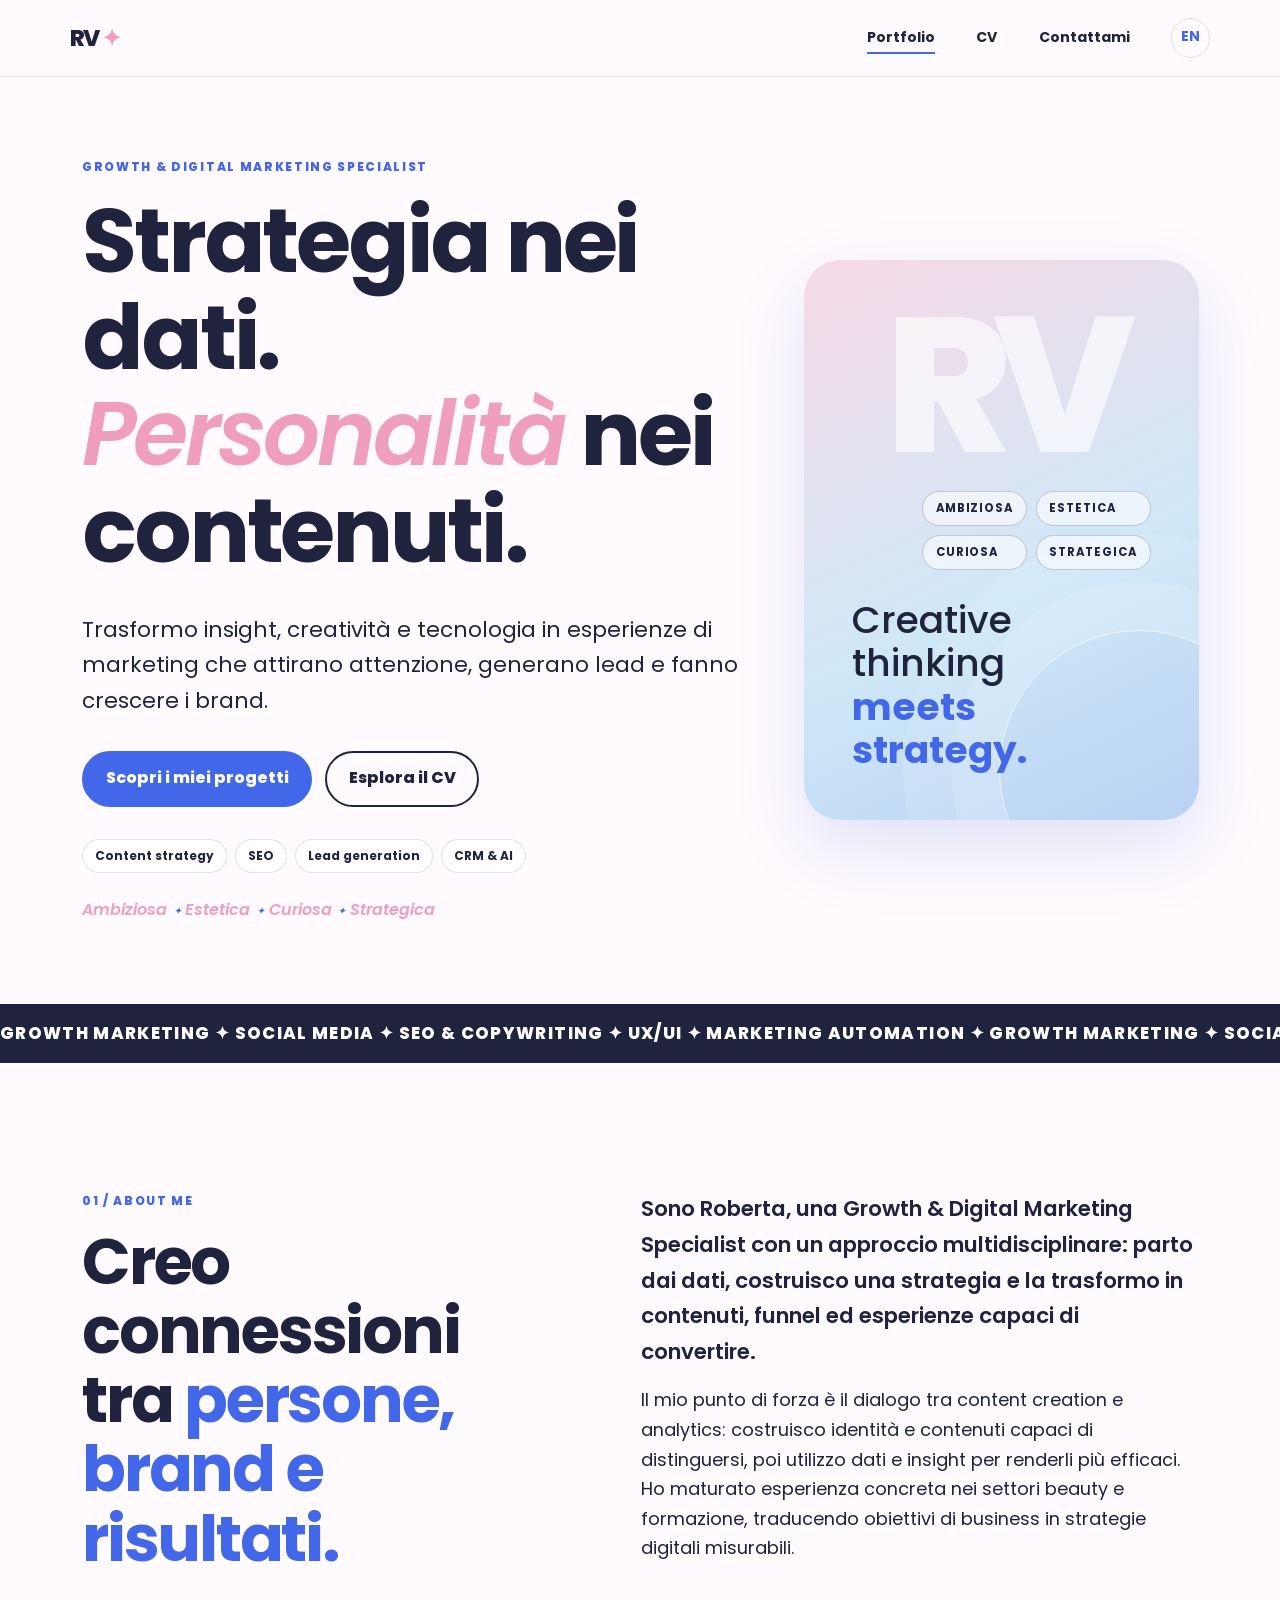
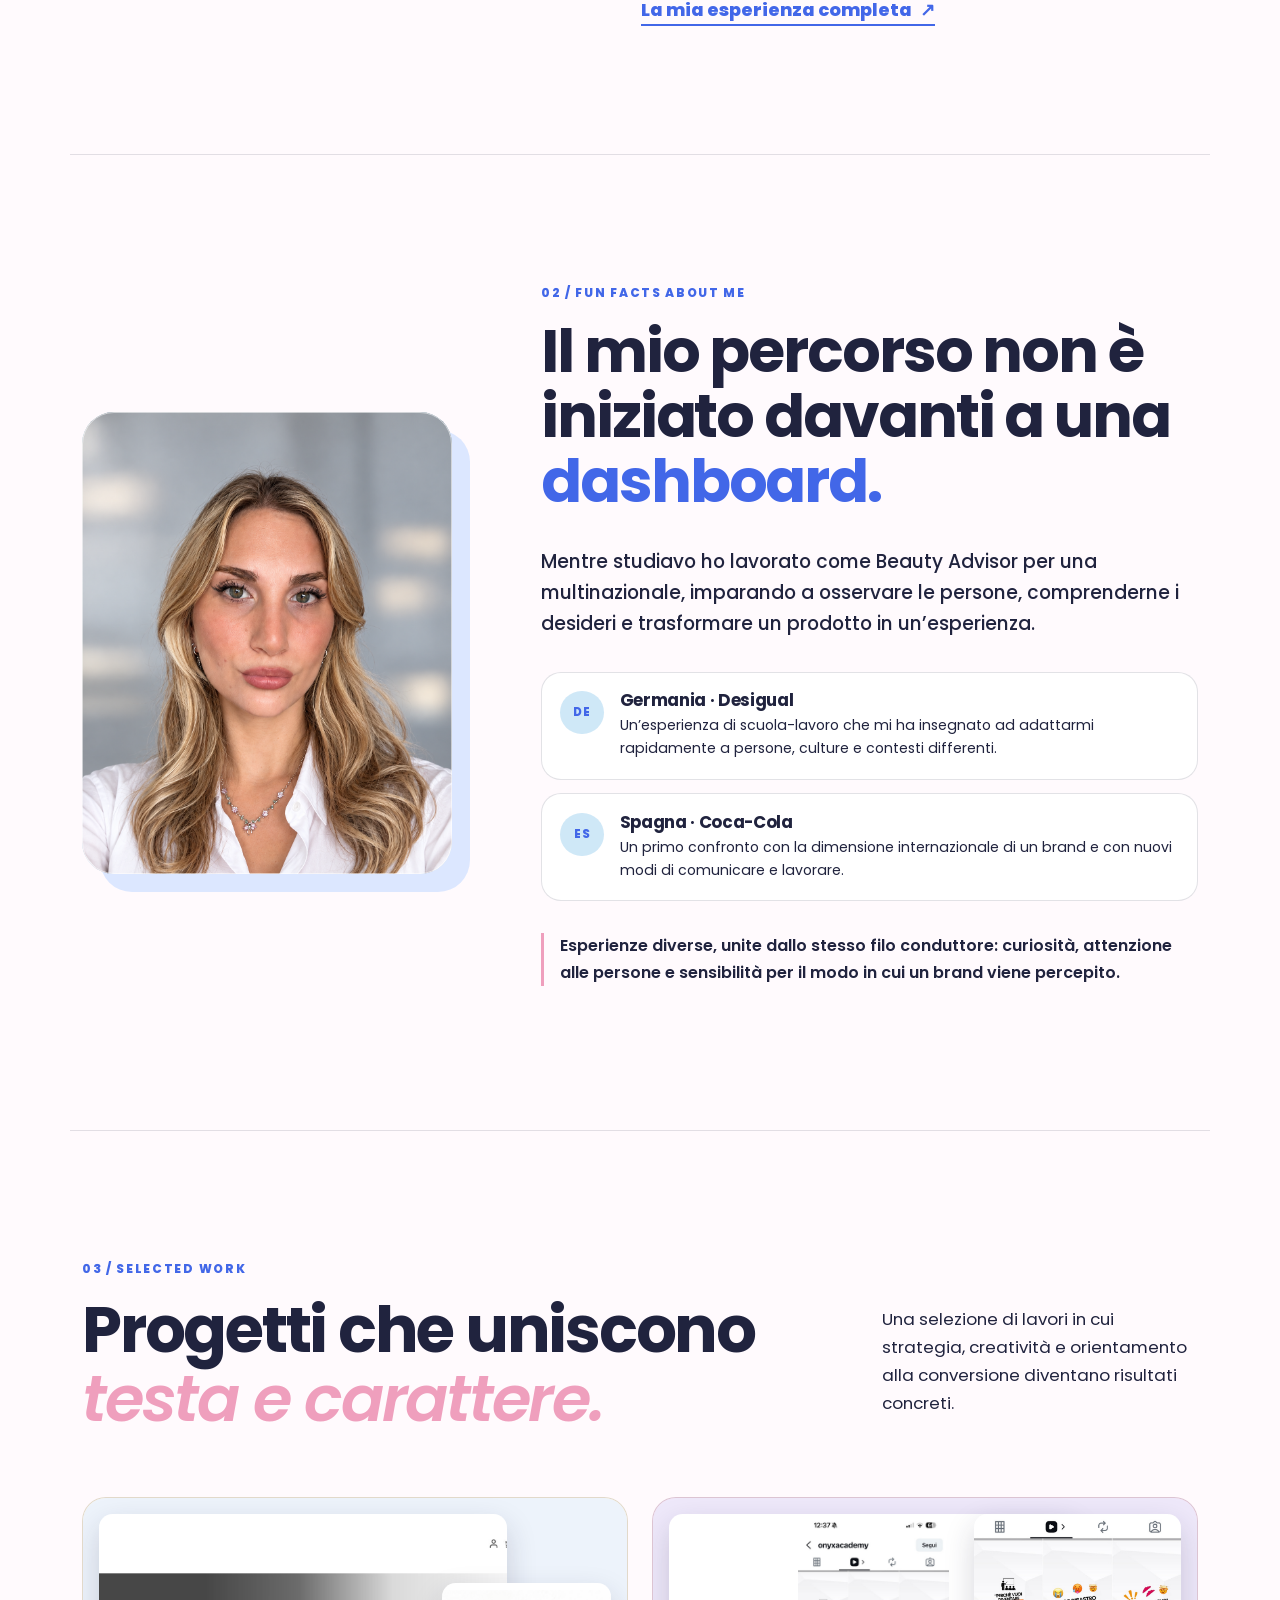
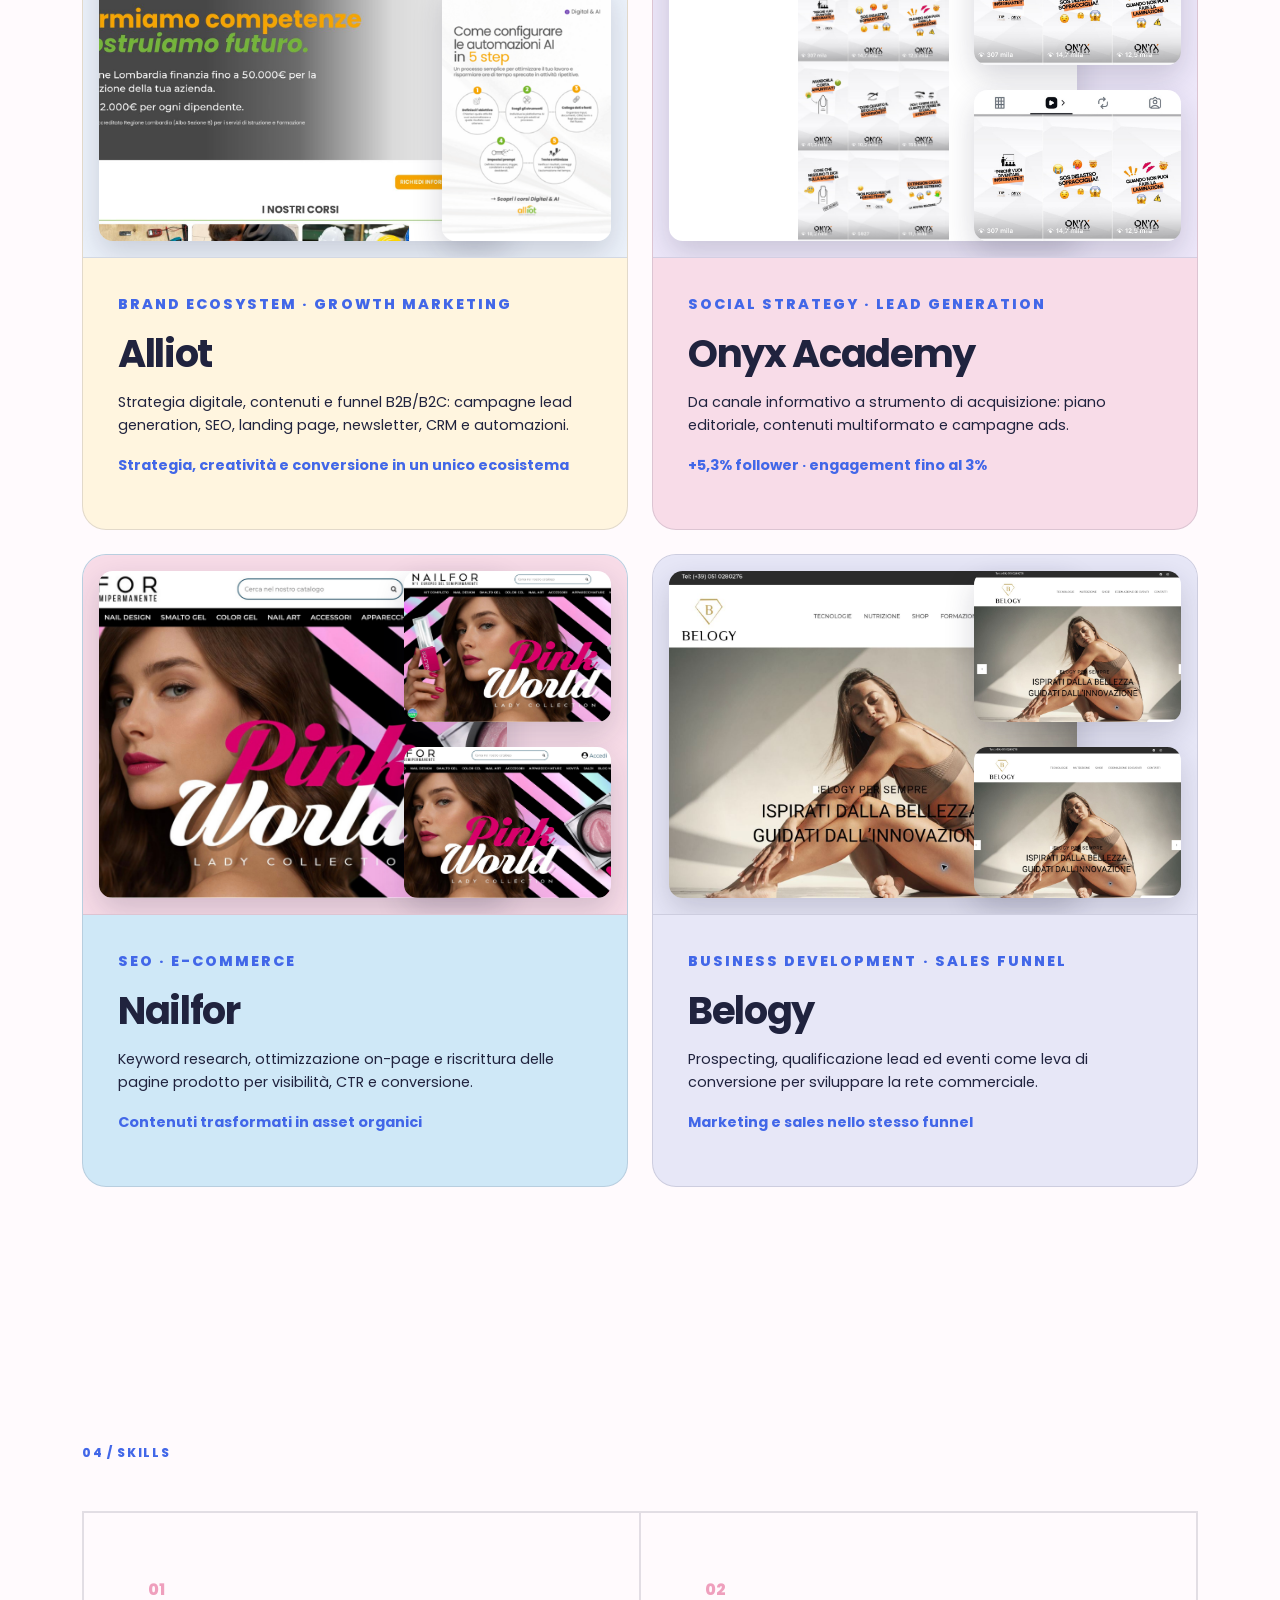
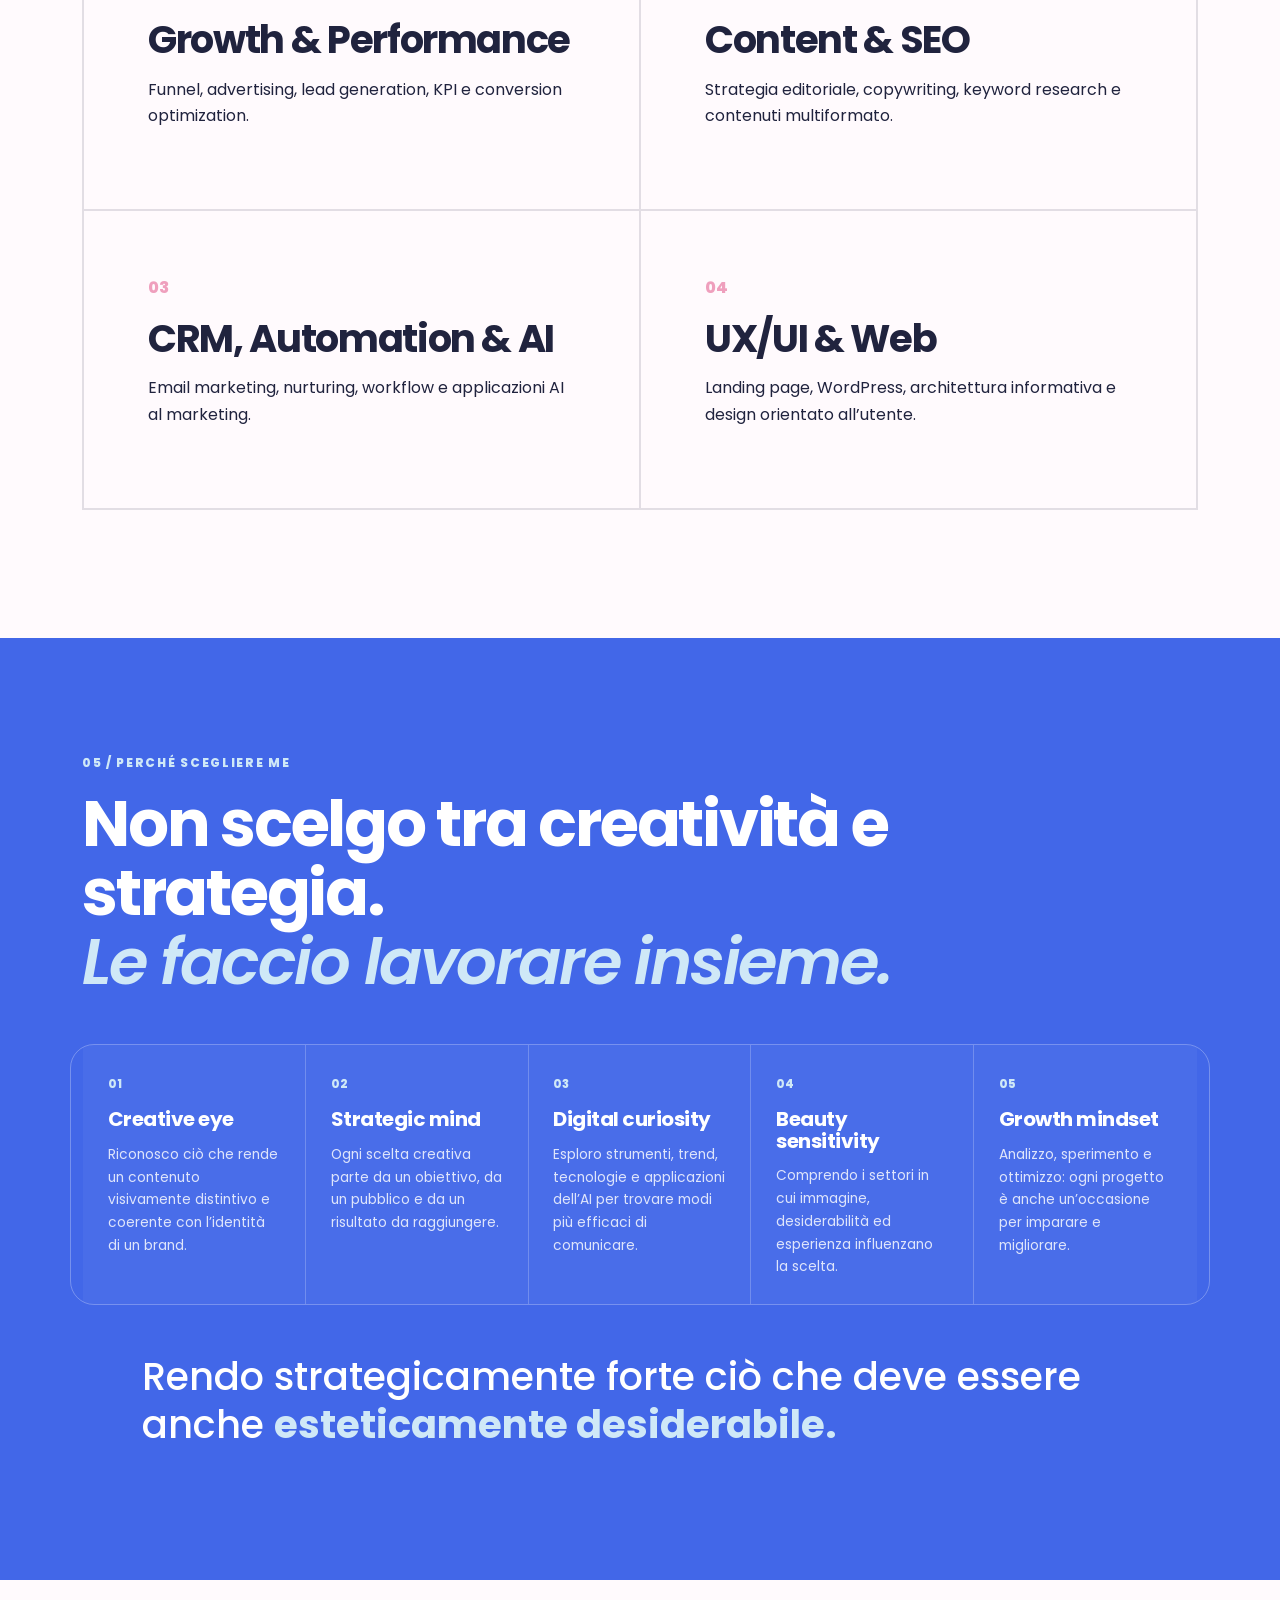
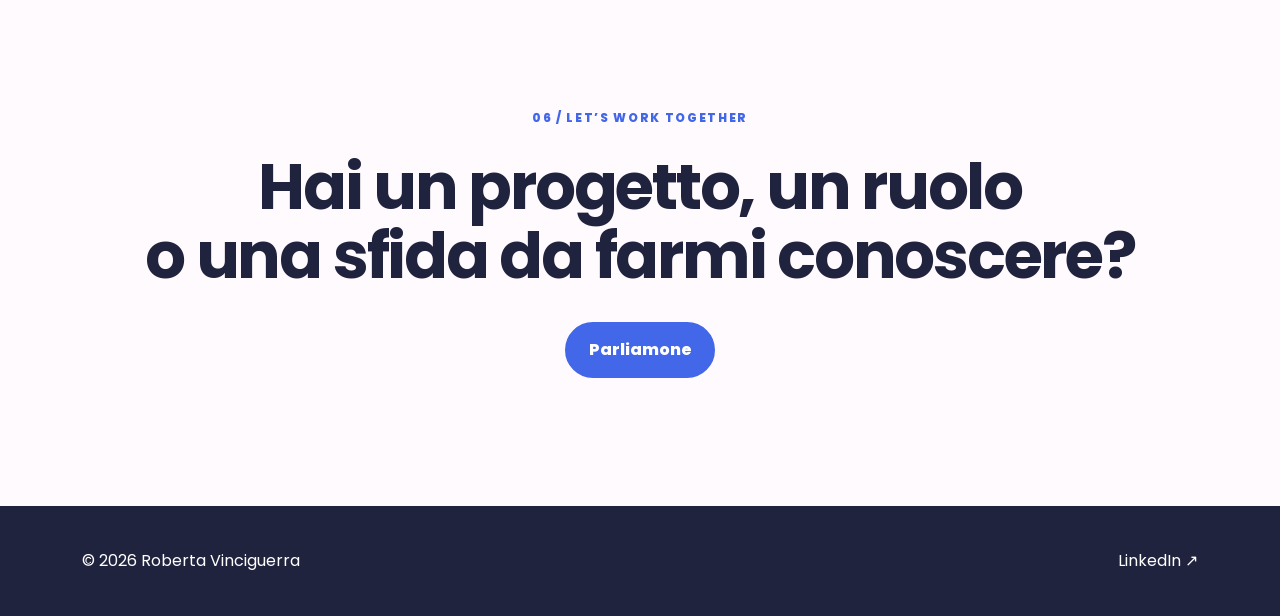
==== commit 9e2caf6c: "Add files via upload" ====
--- a/index.html
+++ b/index.html
@@ -5,6 +5,8 @@
   <meta name="viewport" content="width=device-width, initial-scale=1">
   <meta name="description" content="Portfolio di Roberta Vinciguerra, Growth & Digital Marketing Specialist: strategia, contenuti, SEO, lead generation, CRM, advertising e AI.">
   <title>Roberta Vinciguerra — Growth & Digital Marketing</title>
+  <link rel="alternate" hreflang="it" href="index.html">
+  <link rel="alternate" hreflang="en" href="en/index.html">
   <link rel="icon" type="image/svg+xml" href="data:image/svg+xml,%3Csvg xmlns='http://www.w3.org/2000/svg' viewBox='0 0 64 64'%3E%3Crect width='64' height='64' rx='16' fill='%234267e8'/%3E%3Cpath d='M17 48V16h15c9 0 15 5 15 13 0 5-3 9-8 11l10 8H37l-8-7v7H17zm12-17h4c3 0 5-2 5-4s-2-4-5-4h-4v8z' fill='%23fff'/%3E%3C/svg%3E">
   <link rel="preconnect" href="https://fonts.googleapis.com">
   <link rel="preconnect" href="https://fonts.gstatic.com" crossorigin>
@@ -20,6 +22,7 @@
         <a class="active" href="index.html">Portfolio</a>
         <a href="cv.html">CV</a>
         <a href="contact.html">Contattami</a>
+        <a class="language-link" href="en/index.html" lang="en" aria-label="View the website in English">EN</a>
       </div>
     </nav>
   </header>
@@ -41,9 +44,12 @@
           <span>Ambiziosa</span><span>Estetica</span><span>Curiosa</span><span>Strategica</span>
         </div>
       </div>
-      <div class="hero-visual" aria-label="Ritratto di Roberta Vinciguerra">
-        <div class="portrait-frame"><img src="assets/roberta-profile-clean.png" alt="Roberta Vinciguerra"></div>
-        <p class="portrait-caption">Penso per immagini.<br><strong>Decido con i dati.</strong></p>
+      <div class="hero-visual hero-signature" aria-label="Ambiziosa, estetica, curiosa e strategica">
+        <span class="signature-mark">RV</span>
+        <div class="signature-words">
+          <span>Ambiziosa</span><span>Estetica</span><span>Curiosa</span><span>Strategica</span>
+        </div>
+        <p>Creative thinking<br><strong>meets strategy.</strong></p>
       </div>
     </section>
 
@@ -58,20 +64,37 @@
       </div>
       <div class="about-copy">
         <p>Sono Roberta, una Growth & Digital Marketing Specialist con un approccio multidisciplinare: parto dai dati, costruisco una strategia e la trasformo in contenuti, funnel ed esperienze capaci di convertire.</p>
-        <p>Nel mio lavoro unisco pensiero analitico, sensibilità visiva e concretezza commerciale. Oggi coordino comunicazione e formazione in Alliot, lavorando tra campagne, SEO, CRM, AI, contenuti e progettazione di percorsi B2B e B2C.</p>
+        <p>Il mio punto di forza è il dialogo tra content creation e analytics: costruisco identità e contenuti capaci di distinguersi, poi utilizzo dati e insight per renderli più efficaci. Ho maturato esperienza concreta nei settori beauty e formazione, traducendo obiettivi di business in strategie digitali misurabili.</p>
         <a class="text-link" href="cv.html">La mia esperienza completa <span>↗</span></a>
+      </div>
+    </section>
+
+    <section class="fun-facts container" id="fun-facts">
+      <div class="fun-facts-photo"><img src="assets/roberta-portrait-hq.png" alt="Ritratto professionale di Roberta Vinciguerra"></div>
+      <div class="fun-facts-content">
+        <p class="section-index">02 / Fun facts about me</p>
+        <h2>Il mio percorso non è iniziato davanti a una <span>dashboard.</span></h2>
+        <p class="fun-facts-lead">Mentre studiavo ho lavorato come Beauty Advisor per una multinazionale, imparando a osservare le persone, comprenderne i desideri e trasformare un prodotto in un’esperienza.</p>
+        <div class="experience-notes">
+          <article><span>DE</span><div><h3>Germania · Desigual</h3><p>Un’esperienza di scuola-lavoro che mi ha insegnato ad adattarmi rapidamente a persone, culture e contesti differenti.</p></div></article>
+          <article><span>ES</span><div><h3>Spagna · Coca-Cola</h3><p>Un primo confronto con la dimensione internazionale di un brand e con nuovi modi di comunicare e lavorare.</p></div></article>
+        </div>
+        <p class="fun-facts-close">Esperienze diverse, unite dallo stesso filo conduttore: curiosità, attenzione alle persone e sensibilità per il modo in cui un brand viene percepito.</p>
       </div>
     </section>
 
     <section class="projects container" id="progetti">
       <div class="section-heading">
-        <div><p class="section-index">02 / Selected work</p><h2>Progetti che uniscono<br><em>testa e carattere.</em></h2></div>
+        <div><p class="section-index">03 / Selected work</p><h2>Progetti che uniscono<br><em>testa e carattere.</em></h2></div>
         <p>Una selezione di lavori in cui strategia, creatività e orientamento alla conversione diventano risultati concreti.</p>
       </div>
 
       <div class="project-grid">
         <article class="project-card card-alliot">
-          <div class="card-image"><img src="assets/alliot-real.jpg" alt="Homepage e contenuto social realizzati per Alliot"></div>
+          <div class="project-collage collage-alliot" aria-label="Collage dei lavori realizzati per Alliot">
+            <img class="collage-main" src="assets/alliot-homepage.jpg" alt="Homepage Alliot">
+            <img class="collage-detail" src="assets/alliot-post.png" alt="Grafica Digital e AI realizzata per Alliot">
+          </div>
           <div class="card-body-custom">
             <p class="project-type">Brand ecosystem · Growth marketing</p><h3>Alliot</h3>
             <p>Strategia digitale, contenuti e funnel B2B/B2C: campagne lead generation, SEO, landing page, newsletter, CRM e automazioni.</p>
@@ -79,7 +102,11 @@
           </div>
         </article>
         <article class="project-card">
-          <div class="card-image card-image-portrait"><img src="assets/onyx-real.png" alt="Copertine reali dei Reel Instagram di Onyx Academy"></div>
+          <div class="project-collage collage-onyx" aria-label="Collage delle copertine Reel di Onyx Academy">
+            <img class="collage-main" src="assets/onyx-real.png" alt="Profilo Instagram Onyx Academy">
+            <img class="collage-crop crop-top" src="assets/onyx-real.png" alt="Dettaglio copertine Reel Onyx Academy">
+            <img class="collage-crop crop-bottom" src="assets/onyx-real.png" alt="Secondo dettaglio copertine Reel Onyx Academy">
+          </div>
           <div class="card-body-custom">
             <p class="project-type">Social strategy · Lead generation</p><h3>Onyx Academy</h3>
             <p>Da canale informativo a strumento di acquisizione: piano editoriale, contenuti multiformato e campagne ads.</p>
@@ -87,7 +114,11 @@
           </div>
         </article>
         <article class="project-card card-blue">
-          <div class="card-image"><img src="assets/nailfor-real.png" alt="Homepage reale del sito Nailfor"></div>
+          <div class="project-collage collage-nailfor" aria-label="Collage del sito Nailfor">
+            <img class="collage-main" src="assets/nailfor-real.png" alt="Homepage Nailfor">
+            <img class="collage-crop crop-left" src="assets/nailfor-real.png" alt="Dettaglio navigazione Nailfor">
+            <img class="collage-crop crop-right" src="assets/nailfor-real.png" alt="Dettaglio collezione Nailfor">
+          </div>
           <div class="card-body-custom">
             <p class="project-type">SEO · E-commerce</p><h3>Nailfor</h3>
             <p>Keyword research, ottimizzazione on-page e riscrittura delle pagine prodotto per visibilità, CTR e conversione.</p>
@@ -95,7 +126,11 @@
           </div>
         </article>
         <article class="project-card card-belogy">
-          <div class="card-image"><img src="assets/belogy-real.jpg" alt="Homepage reale del sito Belogy"></div>
+          <div class="project-collage collage-belogy" aria-label="Collage del sito Belogy">
+            <img class="collage-main" src="assets/belogy-real.jpg" alt="Homepage Belogy">
+            <img class="collage-crop crop-left" src="assets/belogy-real.jpg" alt="Dettaglio logo Belogy">
+            <img class="collage-crop crop-right" src="assets/belogy-real.jpg" alt="Dettaglio visual Belogy">
+          </div>
           <div class="card-body-custom">
             <p class="project-type">Business development · Sales funnel</p><h3>Belogy</h3>
             <p>Prospecting, qualificazione lead ed eventi come leva di conversione per sviluppare la rete commerciale.</p>
@@ -106,7 +141,7 @@
     </section>
 
     <section class="skills container">
-      <p class="section-index">03 / Skills</p>
+      <p class="section-index">04 / Skills</p>
       <div class="skills-grid">
         <article><span>01</span><h3>Growth & Performance</h3><p>Funnel, advertising, lead generation, KPI e conversion optimization.</p></article>
         <article><span>02</span><h3>Content & SEO</h3><p>Strategia editoriale, copywriting, keyword research e contenuti multiformato.</p></article>
@@ -115,16 +150,20 @@
       </div>
     </section>
 
-    <section class="personal-strip">
-      <div class="container personal-grid">
-        <div><p class="section-index">04 / Beyond the dashboard</p><h2>Soft aesthetic.<br><em>Strong mindset.</em></h2></div>
-        <div class="personal-copy"><p>Amo il mondo beauty e il fitness. Sono una principessa che solleva carichi pesanti: curo i dettagli, ma non ho paura del lavoro intenso.</p><p>È lo stesso equilibrio che porto nei progetti: sensibilità creativa, disciplina e obiettivi ambiziosi.</p></div>
-        <div class="personal-badges"><span>Beauty lover</span><span>Heavy lifter</span><span>Always curious</span></div>
+    <section class="personal-strip why-me">
+      <div class="container why-me-intro"><p class="section-index">05 / Perché scegliere me</p><h2>Non scelgo tra creatività e strategia.<br><em>Le faccio lavorare insieme.</em></h2></div>
+      <div class="container why-grid">
+        <article><span>01</span><h3>Creative eye</h3><p>Riconosco ciò che rende un contenuto visivamente distintivo e coerente con l’identità di un brand.</p></article>
+        <article><span>02</span><h3>Strategic mind</h3><p>Ogni scelta creativa parte da un obiettivo, da un pubblico e da un risultato da raggiungere.</p></article>
+        <article><span>03</span><h3>Digital curiosity</h3><p>Esploro strumenti, trend, tecnologie e applicazioni dell’AI per trovare modi più efficaci di comunicare.</p></article>
+        <article><span>04</span><h3>Beauty sensitivity</h3><p>Comprendo i settori in cui immagine, desiderabilità ed esperienza influenzano la scelta.</p></article>
+        <article><span>05</span><h3>Growth mindset</h3><p>Analizzo, sperimento e ottimizzo: ogni progetto è anche un’occasione per imparare e migliorare.</p></article>
       </div>
+      <p class="container why-statement">Rendo strategicamente forte ciò che deve essere anche <strong>esteticamente desiderabile.</strong></p>
     </section>
 
     <section class="cta container">
-      <p class="section-index">05 / Let’s work together</p>
+      <p class="section-index">06 / Let’s work together</p>
       <h2>Hai un progetto, un ruolo<br>o una sfida da farmi conoscere?</h2>
       <a class="button button-primary" href="contact.html">Parliamone</a>
     </section>
--- a/css/main.css
+++ b/css/main.css
@@ -84,6 +84,8 @@
 .nav-links a:hover::after, .nav-links a.active::after {
   right: 0;
 }
+.nav-links .language-link { min-width: 2.25rem; padding: .35rem .55rem; border: 1px solid rgba(32,35,62,.13); border-radius: 999px; text-align: center; color: #4267e8; }
+.nav-links .language-link::after { display: none; }
 
 .hero {
   min-height: calc(100vh - 76px);
@@ -1043,3 +1045,42 @@
 .timeline h4 { font-family: "Poppins", sans-serif; }
 @media (max-width: 900px) { .project-grid { grid-template-columns: repeat(2,minmax(0,1fr)); } .project-grid article:last-child { grid-column: auto; } }
 @media (max-width: 600px) { .project-grid { grid-template-columns: 1fr; } .hero-visual { min-height: 430px; box-shadow: 0 18px 45px rgba(66,103,232,.16); } }
+.hero-signature { padding: clamp(1.5rem,4vw,3rem); justify-content: space-between; isolation: isolate; }
+.hero-signature::after { content: ""; position: absolute; display: block; width: 280px; height: 280px; right: -80px; bottom: -90px; border: 1px solid rgba(255,255,255,.75); border-radius: 50%; box-shadow: 0 0 0 48px rgba(255,255,255,.12),0 0 0 96px rgba(255,255,255,.08); z-index: -1; }
+.signature-mark { font-size: clamp(7rem,15vw,12rem); line-height: .8; letter-spacing: -.1em; font-weight: 800; color: rgba(255,255,255,.62); }
+.signature-words { display: grid; grid-template-columns: repeat(2,max-content); gap: .55rem; align-self: flex-end; }
+.signature-words span { padding: .45rem .8rem; border: 1px solid rgba(32,35,62,.22); border-radius: 999px; background: rgba(255,255,255,.58); font-size: .72rem; font-weight: 700; text-transform: uppercase; letter-spacing: .08em; }
+.hero-signature > p { margin: 0; font-size: clamp(1.45rem,3vw,2.35rem); line-height: 1.15; font-weight: 500; }
+.hero-signature > p strong { color: #4267e8; }
+.project-collage { height: 360px; position: relative; overflow: hidden; padding: 1rem; background: #edf3fb; border-bottom: 1px solid rgba(32,35,62,.13); }
+.project-collage img { position: absolute; object-fit: cover; border-radius: .85rem; box-shadow: 0 12px 30px rgba(32,35,62,.18); transition: transform .45s cubic-bezier(.22,1,.36,1); }
+.project-collage .collage-main { inset: 1rem 22% 1rem 1rem; width: calc(78% - 1rem); height: calc(100% - 2rem); }
+.project-collage .collage-detail { width: 31%; height: 72%; right: 1rem; bottom: 1rem; object-fit: cover; }
+.project-collage .collage-crop { width: 38%; height: 42%; right: 1rem; }
+.project-collage .crop-top, .project-collage .crop-left { top: 1rem; object-position: top; }
+.project-collage .crop-bottom, .project-collage .crop-right { bottom: 1rem; object-position: bottom; }
+.collage-onyx { background: #eee8fa; }.collage-onyx .collage-main { object-fit: contain; background: #fff; }.collage-onyx .collage-crop { object-fit: cover; object-position: center 18%; }
+.collage-nailfor { background: #f8dce8; }.collage-nailfor .crop-left { object-position: left top; }.collage-nailfor .crop-right { object-position: 58% center; }
+.collage-belogy { background: #e7e7f7; }.collage-belogy .crop-left { object-position: left top; }.collage-belogy .crop-right { object-position: center bottom; }
+.project-card:hover .collage-main { transform: scale(1.02) rotate(-.5deg); }.project-card:hover .collage-crop, .project-card:hover .collage-detail { transform: translateY(-4px) rotate(1deg); }
+@media (max-width: 600px) { .hero-signature { min-height: 420px; } .project-collage { height: 300px; } }
+@media (max-width: 420px) { .navbar { gap: .65rem; } .brand { font-size: 1rem; } .nav-links { gap: .55rem; font-size: .7rem; } .nav-links .language-link { min-width: 1.9rem; padding-inline: .35rem; } }
+.fun-facts { padding-top: clamp(5rem,10vw,9rem); padding-bottom: clamp(5rem,10vw,9rem); display: grid; grid-template-columns: .72fr 1.28fr; gap: clamp(2rem,7vw,6rem); align-items: center; border-top: 1px solid rgba(32,35,62,.13); }
+.fun-facts-photo { position: relative; border-radius: 2rem; overflow: hidden; background: #cfe8f7; box-shadow: 18px 18px 0 #dce7ff; }
+.fun-facts-photo::after { content: ""; position: absolute; inset: 0; border: 1px solid rgba(255,255,255,.55); border-radius: inherit; pointer-events: none; }
+.fun-facts-photo img { width: 100%; aspect-ratio: 4/5; object-fit: cover; object-position: center top; }
+.fun-facts-content h2 { font-size: clamp(2.4rem,4.7vw,4.8rem); margin: .8rem 0 2rem; }
+.fun-facts-lead { font-size: 1.18rem; font-weight: 500; }
+.experience-notes { display: grid; gap: .85rem; margin: 2rem 0; }
+.experience-notes article { display: grid; grid-template-columns: auto 1fr; gap: 1rem; align-items: start; padding: 1.15rem; border: 1px solid rgba(32,35,62,.13); border-radius: 1.25rem; background: #fff; }
+.experience-notes article > span { width: 2.7rem; height: 2.7rem; display: grid; place-items: center; border-radius: 50%; background: #cfe8f7; color: #4267e8; font-size: .72rem; font-weight: 800; letter-spacing: .08em; }
+.experience-notes h3 { font-size: 1.05rem; letter-spacing: -.02em; margin-bottom: .3rem; }.experience-notes p { margin: 0; font-size: .88rem; }
+.fun-facts-close { padding-left: 1rem; border-left: 3px solid #ef9fbd; font-weight: 600; }
+.why-me { padding-block: clamp(5rem,9vw,8rem); }
+.why-me-intro { margin-bottom: 3rem; }.why-me-intro h2 { max-width: 980px; }.why-me .section-index, .why-me h2 em { color: #cfe8f7; }
+.why-grid { display: grid; grid-template-columns: repeat(5,minmax(0,1fr)); border: 1px solid rgba(255,255,255,.28); border-radius: 1.5rem; overflow: hidden; }
+.why-grid article { padding: 1.55rem; border-right: 1px solid rgba(255,255,255,.22); background: rgba(255,255,255,.04); }.why-grid article:last-child { border-right: 0; }
+.why-grid article > span { font-size: .72rem; color: #cfe8f7; font-weight: 800; }.why-grid h3 { font-size: 1.25rem; margin: .8rem 0; letter-spacing: -.025em; }.why-grid p { margin: 0; font-size: .86rem; color: rgba(255,255,255,.82); }
+.why-statement { margin-top: 3rem; max-width: 1020px; font-size: clamp(1.65rem,3vw,3rem); line-height: 1.25; font-weight: 500; }.why-statement strong { color: #cfe8f7; }
+@media (max-width: 900px) { .fun-facts { grid-template-columns: .8fr 1.2fr; gap: 2.5rem; }.why-grid { grid-template-columns: repeat(2,1fr); }.why-grid article { border-bottom: 1px solid rgba(255,255,255,.22); }.why-grid article:nth-child(2n) { border-right: 0; }.why-grid article:last-child { grid-column: 1/-1; border-bottom: 0; } }
+@media (max-width: 700px) { .fun-facts { grid-template-columns: 1fr; }.fun-facts-photo { max-width: 420px; }.why-grid { grid-template-columns: 1fr; }.why-grid article, .why-grid article:nth-child(2n), .why-grid article:last-child { grid-column: auto; border-right: 0; border-bottom: 1px solid rgba(255,255,255,.22); }.why-grid article:last-child { border-bottom: 0; } }
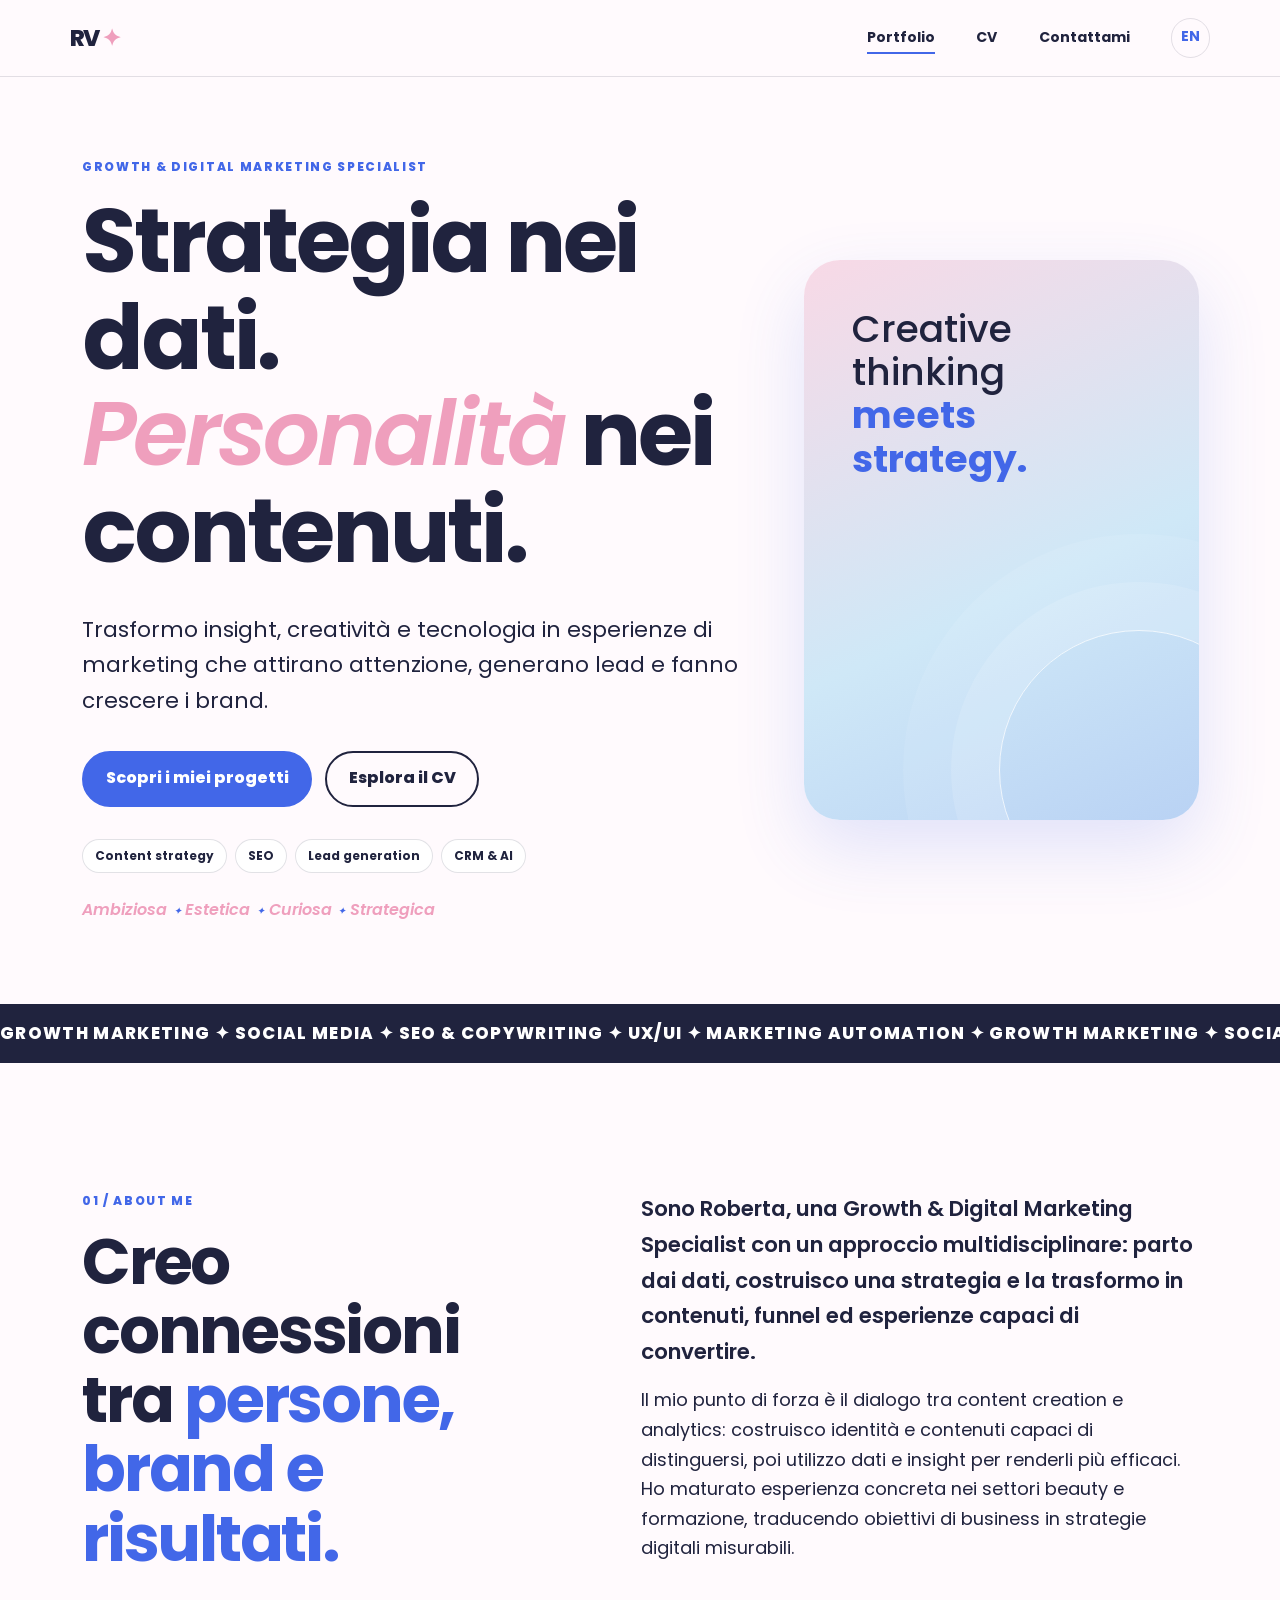
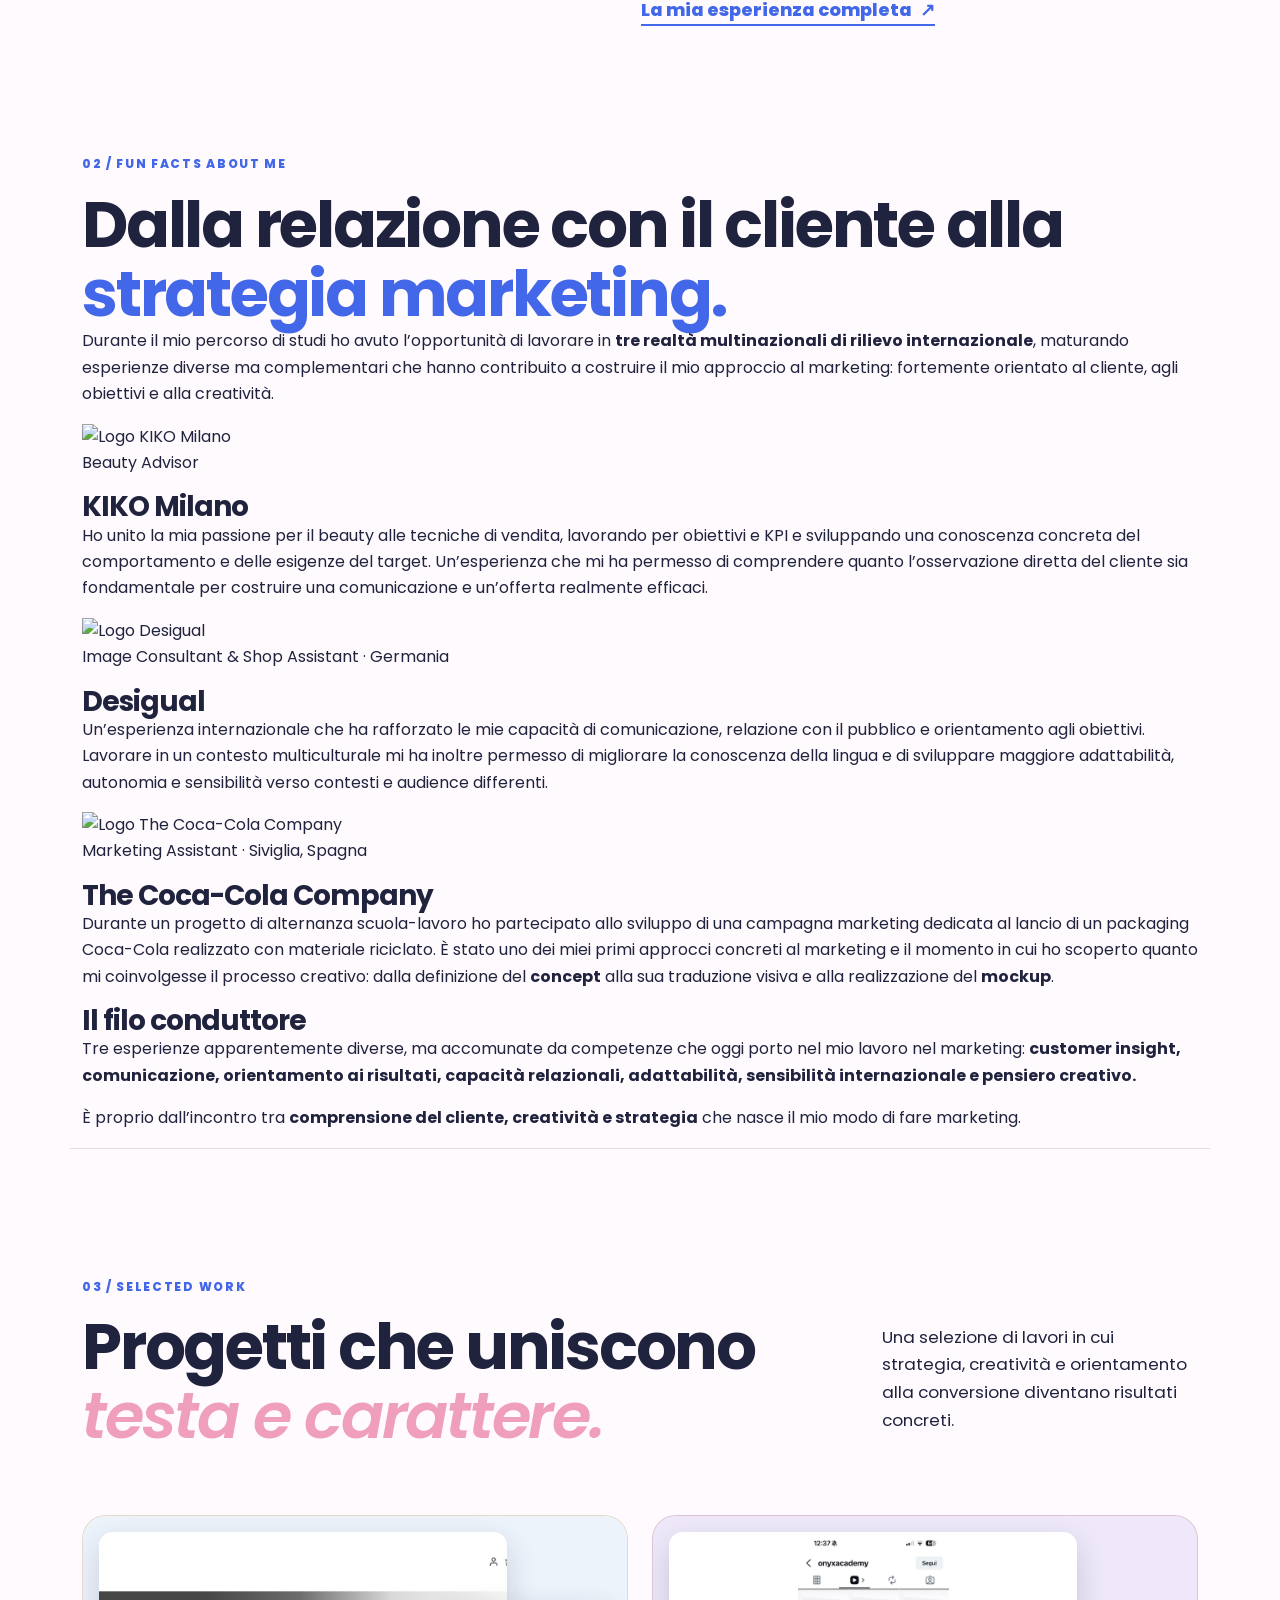
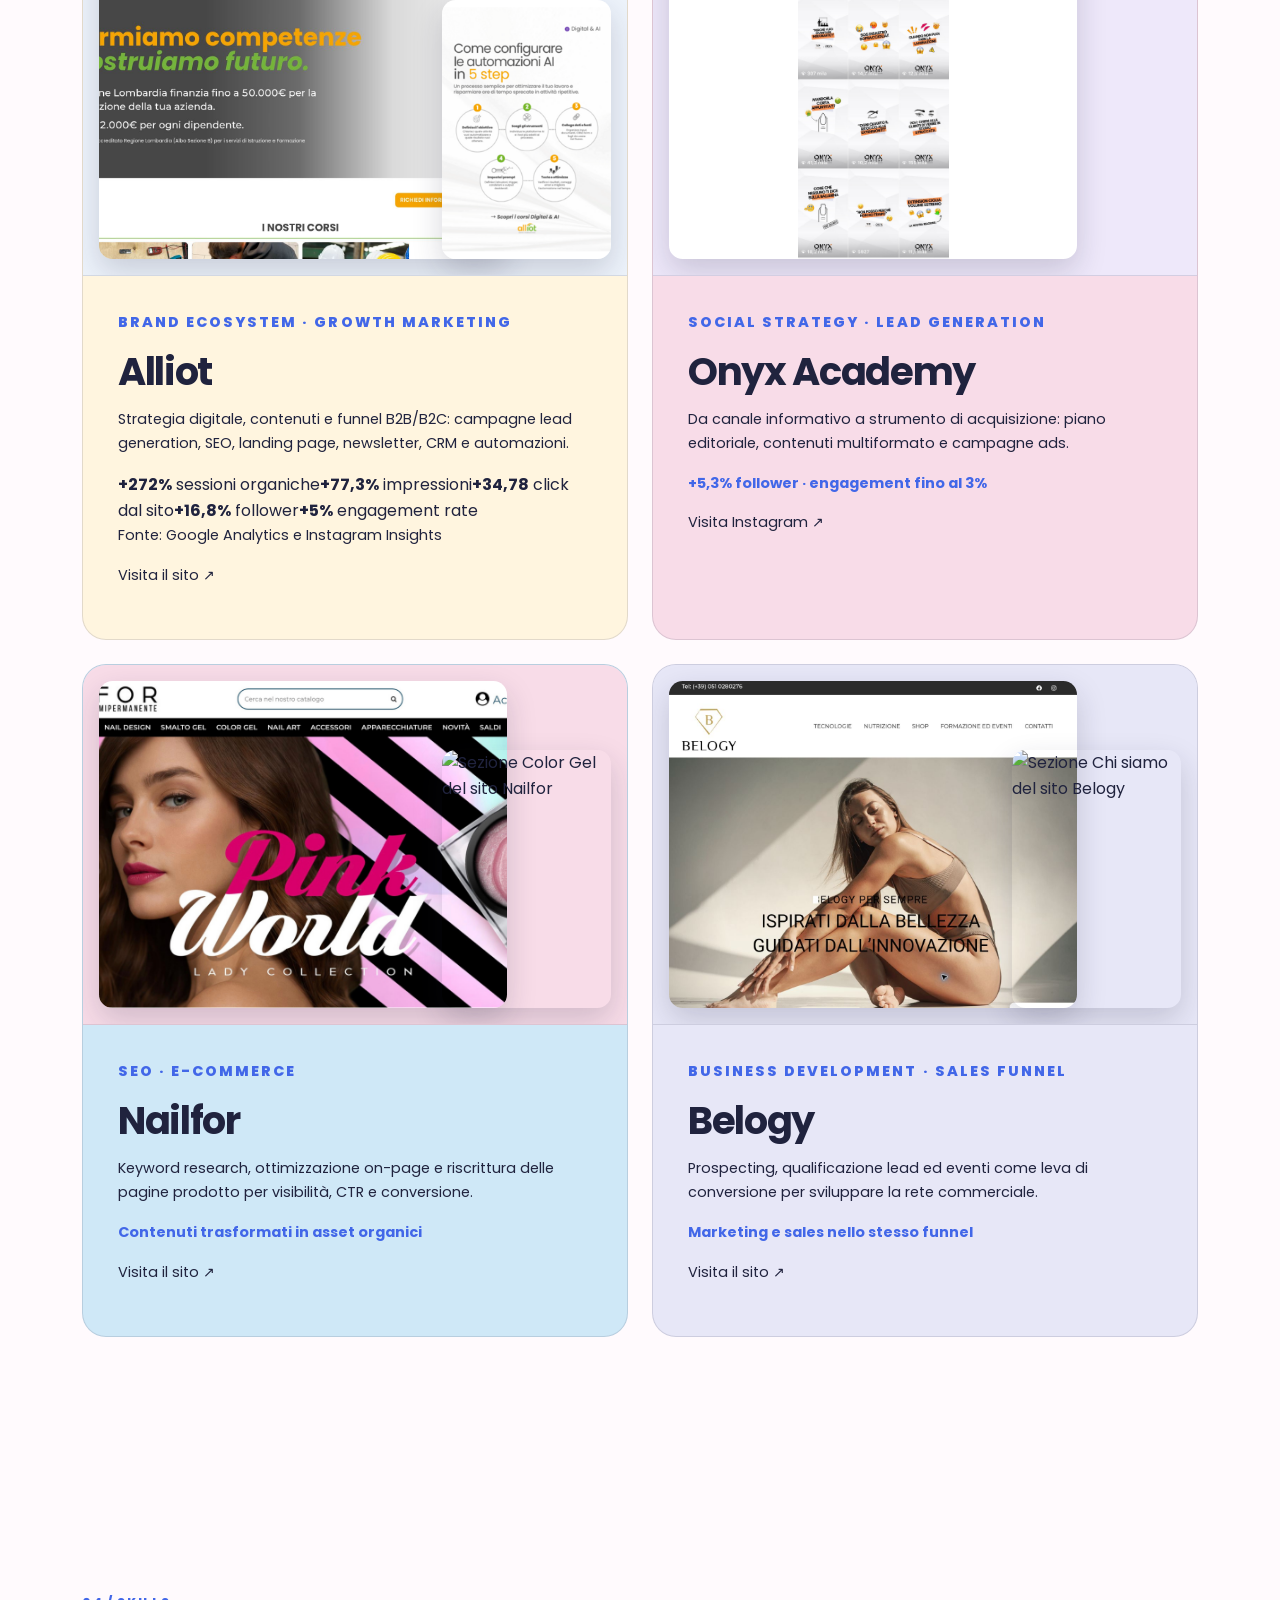
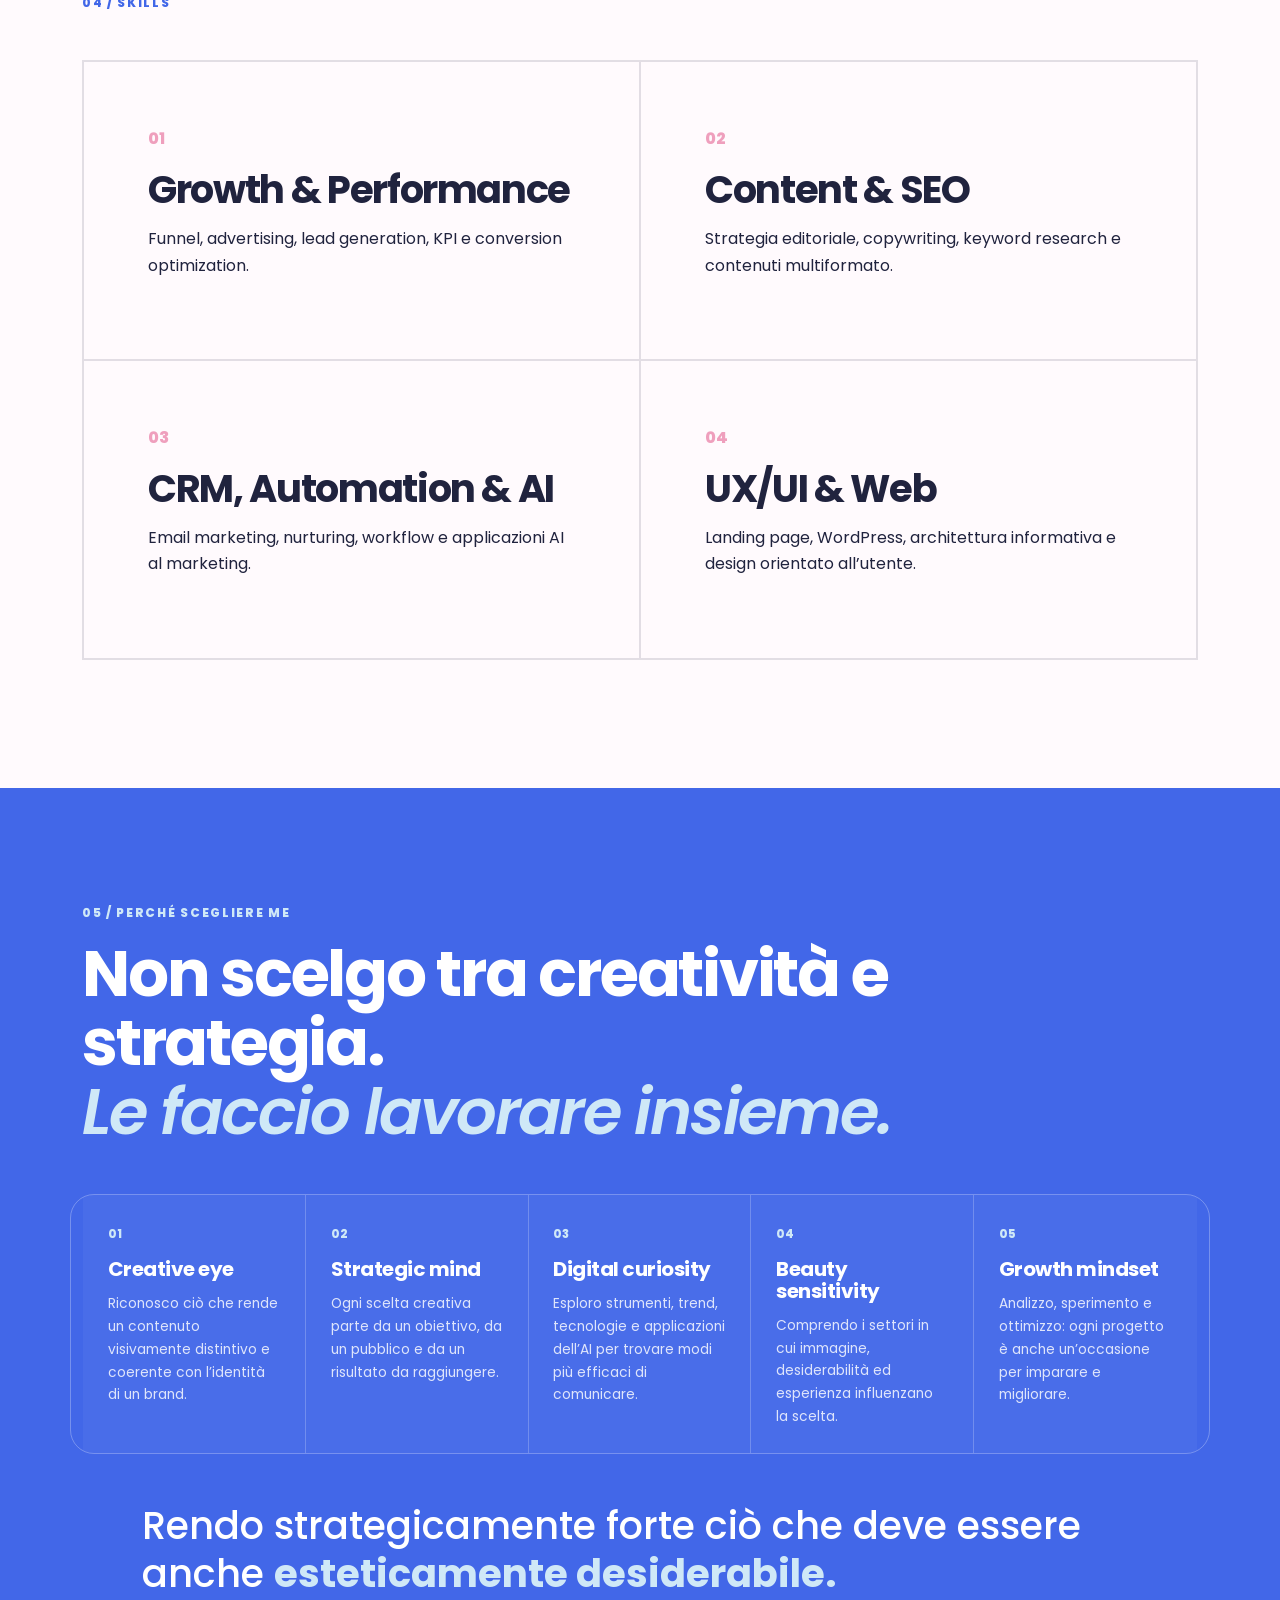
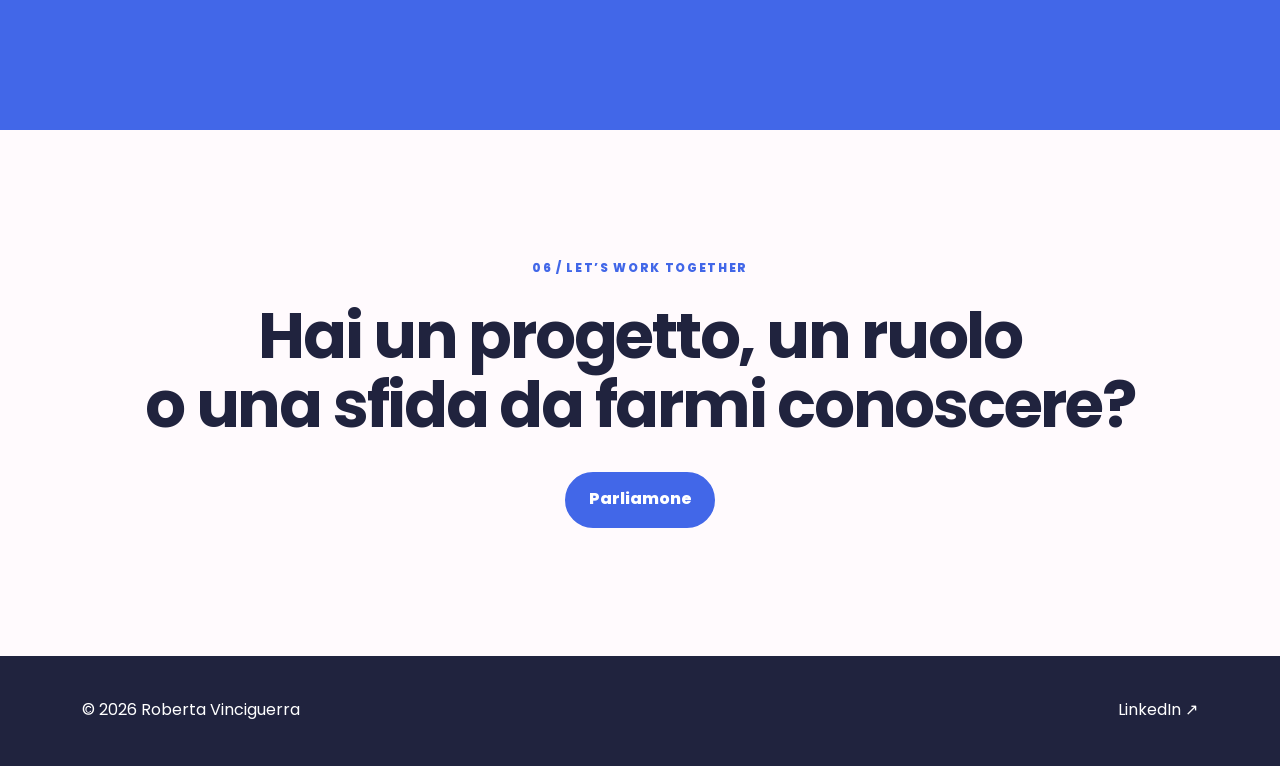
==== commit 055a6d5c: "Add files via upload" ====
--- a/index.html
+++ b/index.html
@@ -44,11 +44,7 @@
           <span>Ambiziosa</span><span>Estetica</span><span>Curiosa</span><span>Strategica</span>
         </div>
       </div>
-      <div class="hero-visual hero-signature" aria-label="Ambiziosa, estetica, curiosa e strategica">
-        <span class="signature-mark">RV</span>
-        <div class="signature-words">
-          <span>Ambiziosa</span><span>Estetica</span><span>Curiosa</span><span>Strategica</span>
-        </div>
+      <div class="hero-visual hero-signature hero-statement-only" aria-label="Creative thinking meets strategy">
         <p>Creative thinking<br><strong>meets strategy.</strong></p>
       </div>
     </section>
@@ -69,17 +65,31 @@
       </div>
     </section>
 
-    <section class="fun-facts container" id="fun-facts">
-      <div class="fun-facts-photo"><img src="assets/roberta-portrait-hq.png" alt="Ritratto professionale di Roberta Vinciguerra"></div>
-      <div class="fun-facts-content">
-        <p class="section-index">02 / Fun facts about me</p>
-        <h2>Il mio percorso non è iniziato davanti a una <span>dashboard.</span></h2>
-        <p class="fun-facts-lead">Mentre studiavo ho lavorato come Beauty Advisor per una multinazionale, imparando a osservare le persone, comprenderne i desideri e trasformare un prodotto in un’esperienza.</p>
-        <div class="experience-notes">
-          <article><span>DE</span><div><h3>Germania · Desigual</h3><p>Un’esperienza di scuola-lavoro che mi ha insegnato ad adattarmi rapidamente a persone, culture e contesti differenti.</p></div></article>
-          <article><span>ES</span><div><h3>Spagna · Coca-Cola</h3><p>Un primo confronto con la dimensione internazionale di un brand e con nuovi modi di comunicare e lavorare.</p></div></article>
+    <section class="journey-section" id="fun-facts">
+      <div class="container journey-inner">
+        <div class="journey-heading">
+          <p class="section-index">02 / Fun facts about me</p>
+          <h2>Dalla relazione con il cliente alla <span>strategia marketing.</span></h2>
+          <p>Durante il mio percorso di studi ho avuto l’opportunità di lavorare in <strong>tre realtà multinazionali di rilievo internazionale</strong>, maturando esperienze diverse ma complementari che hanno contribuito a costruire il mio approccio al marketing: fortemente orientato al cliente, agli obiettivi e alla creatività.</p>
         </div>
-        <p class="fun-facts-close">Esperienze diverse, unite dallo stesso filo conduttore: curiosità, attenzione alle persone e sensibilità per il modo in cui un brand viene percepito.</p>
+        <div class="experience-grid">
+          <article>
+            <div class="company-logo"><img src="assets/logo-kiko.png" alt="Logo KIKO Milano"></div>
+            <p class="experience-place">Beauty Advisor</p><h3>KIKO Milano</h3>
+            <p>Ho unito la mia passione per il beauty alle tecniche di vendita, lavorando per obiettivi e KPI e sviluppando una conoscenza concreta del comportamento e delle esigenze del target. Un’esperienza che mi ha permesso di comprendere quanto l’osservazione diretta del cliente sia fondamentale per costruire una comunicazione e un’offerta realmente efficaci.</p>
+          </article>
+          <article>
+            <div class="company-logo"><img src="assets/logo-desigual.png" alt="Logo Desigual"></div>
+            <p class="experience-place">Image Consultant &amp; Shop Assistant · Germania</p><h3>Desigual</h3>
+            <p>Un’esperienza internazionale che ha rafforzato le mie capacità di comunicazione, relazione con il pubblico e orientamento agli obiettivi. Lavorare in un contesto multiculturale mi ha inoltre permesso di migliorare la conoscenza della lingua e di sviluppare maggiore adattabilità, autonomia e sensibilità verso contesti e audience differenti.</p>
+          </article>
+          <article>
+            <div class="company-logo"><img src="assets/logo-cocacola.png" alt="Logo The Coca-Cola Company"></div>
+            <p class="experience-place">Marketing Assistant · Siviglia, Spagna</p><h3>The Coca-Cola Company</h3>
+            <p>Durante un progetto di alternanza scuola-lavoro ho partecipato allo sviluppo di una campagna marketing dedicata al lancio di un packaging Coca-Cola realizzato con materiale riciclato. È stato uno dei miei primi approcci concreti al marketing e il momento in cui ho scoperto quanto mi coinvolgesse il processo creativo: dalla definizione del <strong>concept</strong> alla sua traduzione visiva e alla realizzazione del <strong>mockup</strong>.</p>
+          </article>
+        </div>
+        <div class="journey-thread"><h3>Il filo conduttore</h3><p>Tre esperienze apparentemente diverse, ma accomunate da competenze che oggi porto nel mio lavoro nel marketing: <strong>customer insight, comunicazione, orientamento ai risultati, capacità relazionali, adattabilità, sensibilità internazionale e pensiero creativo.</strong></p><p>È proprio dall’incontro tra <strong>comprensione del cliente, creatività e strategia</strong> che nasce il mio modo di fare marketing.</p></div>
       </div>
     </section>
 
@@ -90,7 +100,7 @@
       </div>
 
       <div class="project-grid">
-        <article class="project-card card-alliot">
+        <a class="project-card card-alliot" href="https://alliot.it/" target="_blank" rel="noreferrer" aria-label="Visita il sito Alliot">
           <div class="project-collage collage-alliot" aria-label="Collage dei lavori realizzati per Alliot">
             <img class="collage-main" src="assets/alliot-homepage.jpg" alt="Homepage Alliot">
             <img class="collage-detail" src="assets/alliot-post.png" alt="Grafica Digital e AI realizzata per Alliot">
@@ -98,45 +108,42 @@
           <div class="card-body-custom">
             <p class="project-type">Brand ecosystem · Growth marketing</p><h3>Alliot</h3>
             <p>Strategia digitale, contenuti e funnel B2B/B2C: campagne lead generation, SEO, landing page, newsletter, CRM e automazioni.</p>
-            <p class="result">Strategia, creatività e conversione in un unico ecosistema</p>
+            <div class="metrics" aria-label="Risultati Alliot"><span><strong>+272%</strong> sessioni organiche</span><span><strong>+77,3%</strong> impressioni</span><span><strong>+34,78</strong> click dal sito</span><span><strong>+16,8%</strong> follower</span><span><strong>+5%</strong> engagement rate</span></div>
+            <p class="metric-source">Fonte: Google Analytics e Instagram Insights</p><p class="project-link">Visita il sito <span>↗</span></p>
           </div>
-        </article>
-        <article class="project-card">
-          <div class="project-collage collage-onyx" aria-label="Collage delle copertine Reel di Onyx Academy">
-            <img class="collage-main" src="assets/onyx-real.png" alt="Profilo Instagram Onyx Academy">
-            <img class="collage-crop crop-top" src="assets/onyx-real.png" alt="Dettaglio copertine Reel Onyx Academy">
-            <img class="collage-crop crop-bottom" src="assets/onyx-real.png" alt="Secondo dettaglio copertine Reel Onyx Academy">
+        </a>
+        <a class="project-card" href="https://www.instagram.com/onyxacademy/" target="_blank" rel="noreferrer" aria-label="Visita il profilo Instagram di Onyx Academy">
+          <div class="project-collage collage-single collage-onyx" aria-label="Profilo Instagram Onyx Academy">
+            <img class="collage-main" src="assets/onyx-real.png" alt="Copertine Reel e profilo Instagram Onyx Academy">
           </div>
           <div class="card-body-custom">
             <p class="project-type">Social strategy · Lead generation</p><h3>Onyx Academy</h3>
             <p>Da canale informativo a strumento di acquisizione: piano editoriale, contenuti multiformato e campagne ads.</p>
-            <p class="result">+5,3% follower · engagement fino al 3%</p>
+            <p class="result">+5,3% follower · engagement fino al 3%</p><p class="project-link">Visita Instagram <span>↗</span></p>
           </div>
-        </article>
-        <article class="project-card card-blue">
+        </a>
+        <a class="project-card card-blue" href="https://www.nailfor.com/" target="_blank" rel="noreferrer" aria-label="Visita il sito Nailfor">
           <div class="project-collage collage-nailfor" aria-label="Collage del sito Nailfor">
             <img class="collage-main" src="assets/nailfor-real.png" alt="Homepage Nailfor">
-            <img class="collage-crop crop-left" src="assets/nailfor-real.png" alt="Dettaglio navigazione Nailfor">
-            <img class="collage-crop crop-right" src="assets/nailfor-real.png" alt="Dettaglio collezione Nailfor">
+            <img class="collage-detail" src="assets/nailfor-color-gel.jpg" alt="Sezione Color Gel del sito Nailfor">
           </div>
           <div class="card-body-custom">
             <p class="project-type">SEO · E-commerce</p><h3>Nailfor</h3>
             <p>Keyword research, ottimizzazione on-page e riscrittura delle pagine prodotto per visibilità, CTR e conversione.</p>
-            <p class="result">Contenuti trasformati in asset organici</p>
+            <p class="result">Contenuti trasformati in asset organici</p><p class="project-link">Visita il sito <span>↗</span></p>
           </div>
-        </article>
-        <article class="project-card card-belogy">
+        </a>
+        <a class="project-card card-belogy" href="https://belogy.it/" target="_blank" rel="noreferrer" aria-label="Visita il sito Belogy">
           <div class="project-collage collage-belogy" aria-label="Collage del sito Belogy">
             <img class="collage-main" src="assets/belogy-real.jpg" alt="Homepage Belogy">
-            <img class="collage-crop crop-left" src="assets/belogy-real.jpg" alt="Dettaglio logo Belogy">
-            <img class="collage-crop crop-right" src="assets/belogy-real.jpg" alt="Dettaglio visual Belogy">
+            <img class="collage-detail" src="assets/belogy-section.jpg" alt="Sezione Chi siamo del sito Belogy">
           </div>
           <div class="card-body-custom">
             <p class="project-type">Business development · Sales funnel</p><h3>Belogy</h3>
             <p>Prospecting, qualificazione lead ed eventi come leva di conversione per sviluppare la rete commerciale.</p>
-            <p class="result">Marketing e sales nello stesso funnel</p>
+            <p class="result">Marketing e sales nello stesso funnel</p><p class="project-link">Visita il sito <span>↗</span></p>
           </div>
-        </article>
+        </a>
       </div>
     </section>
 
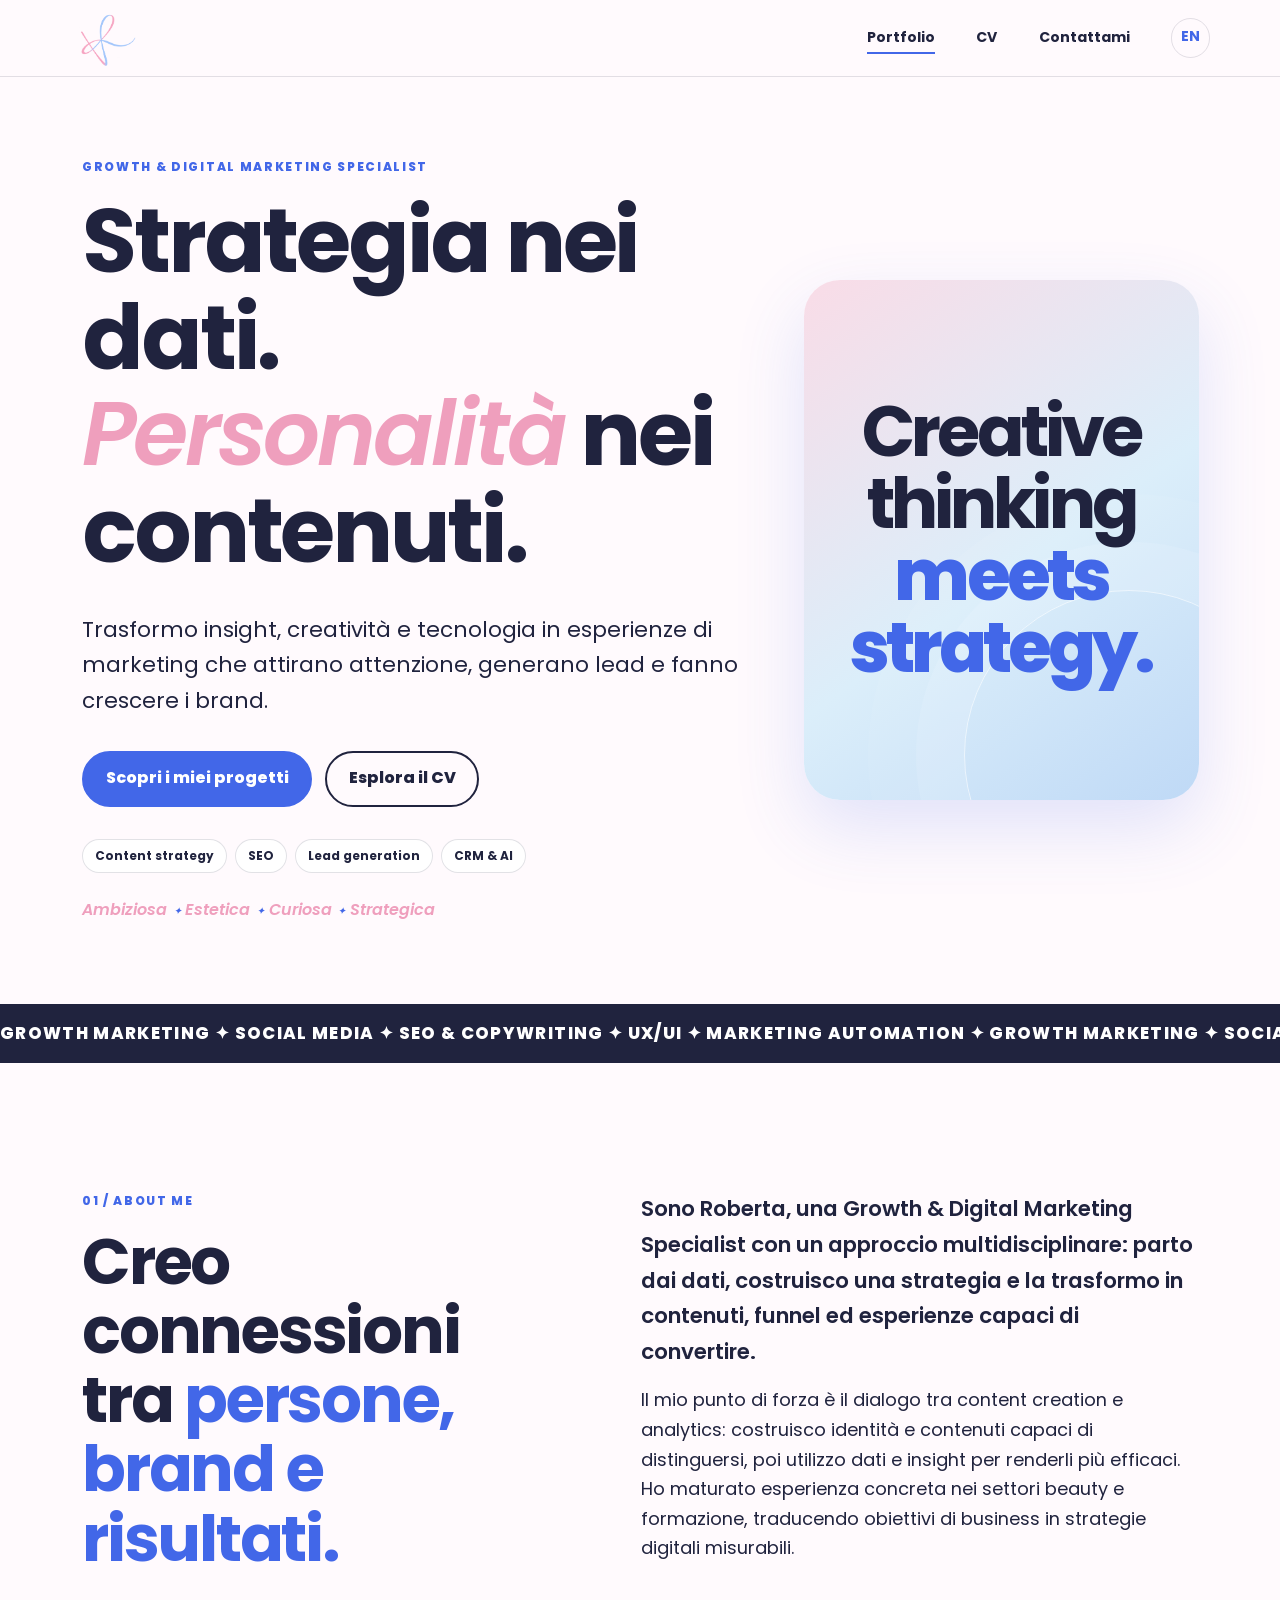
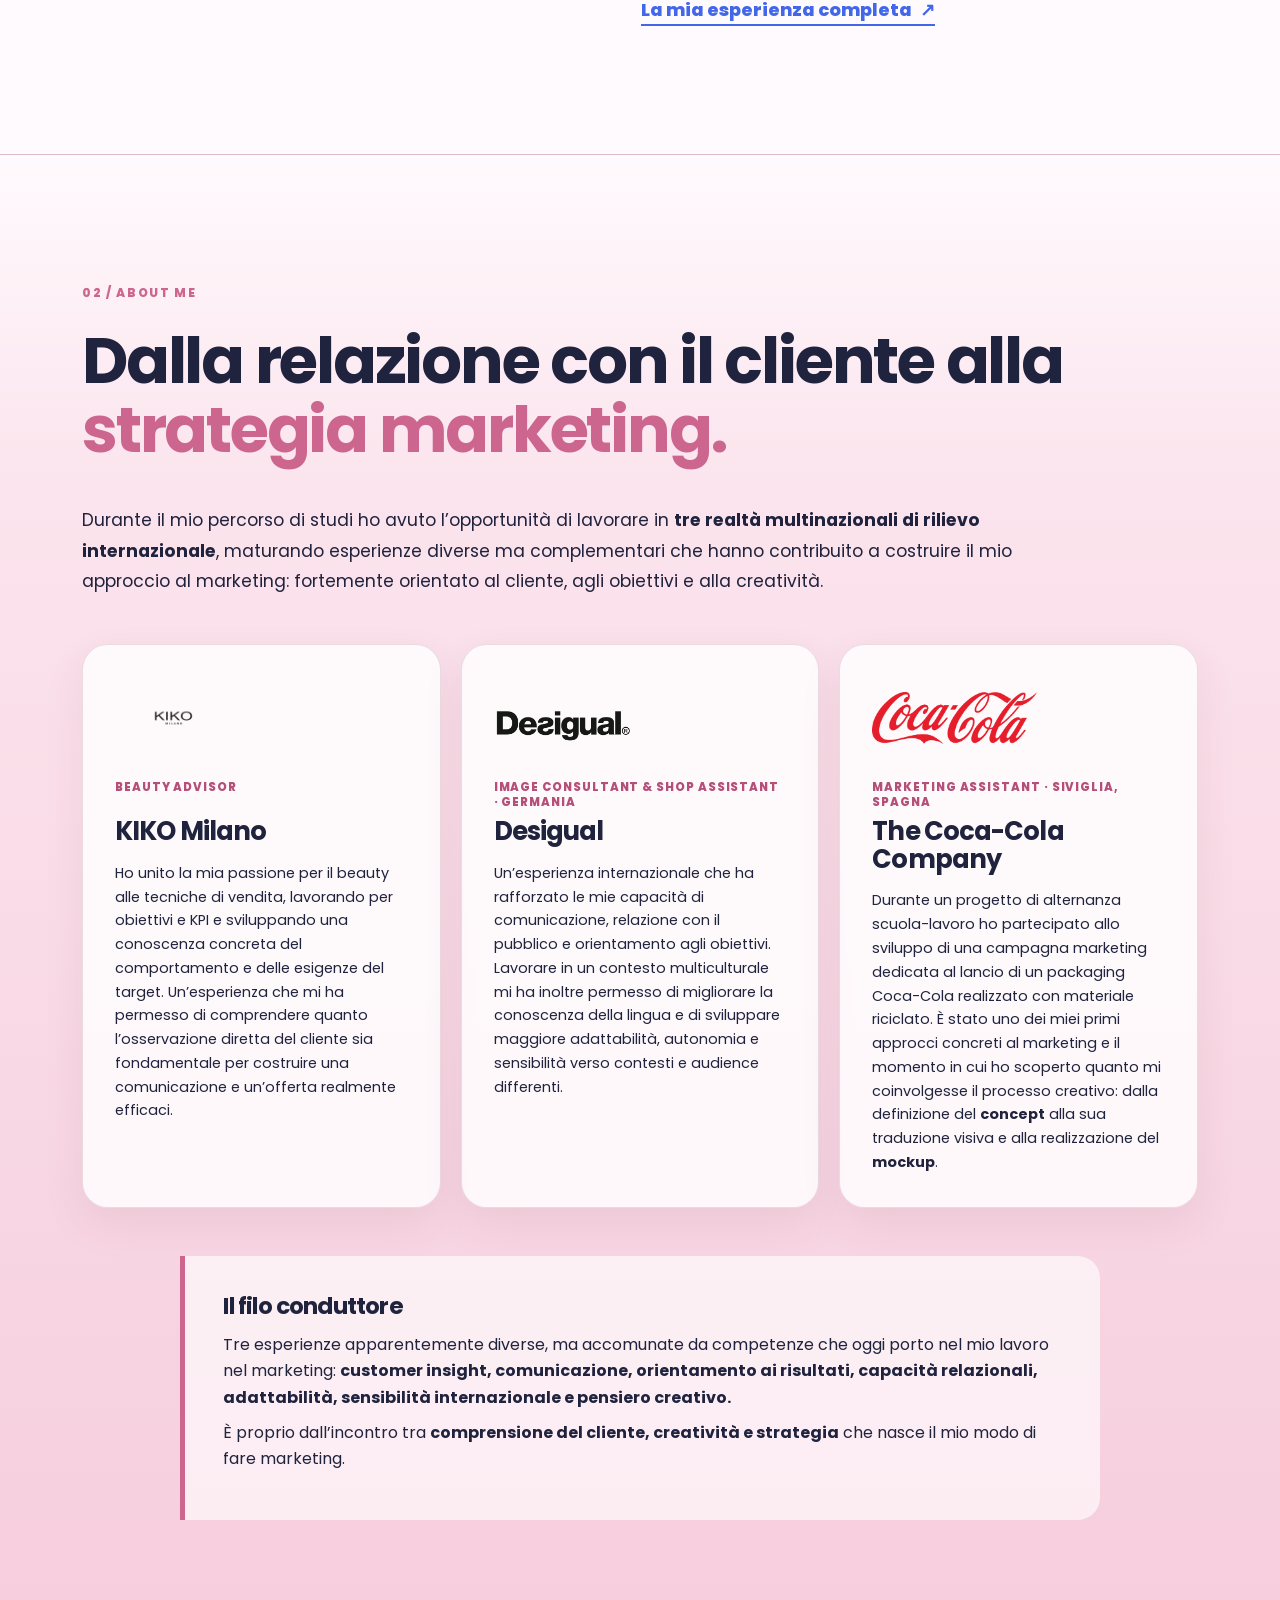
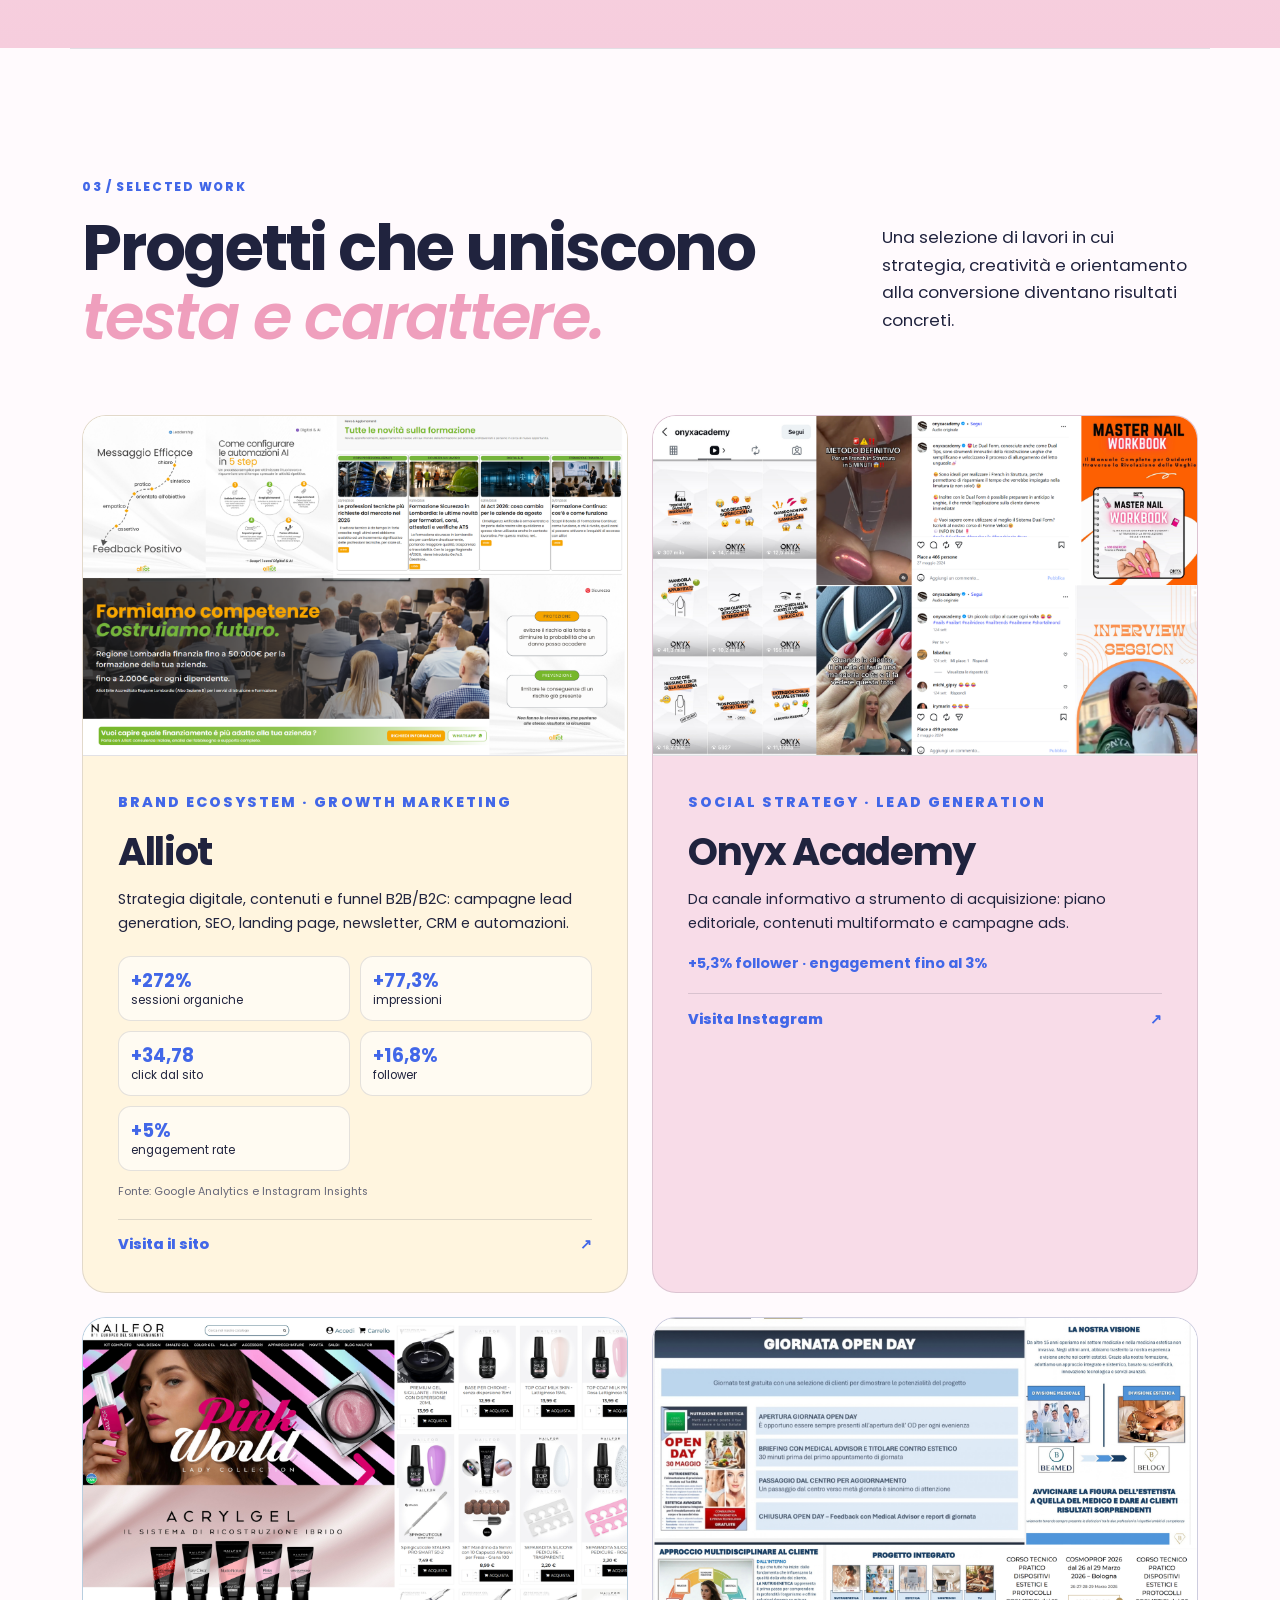
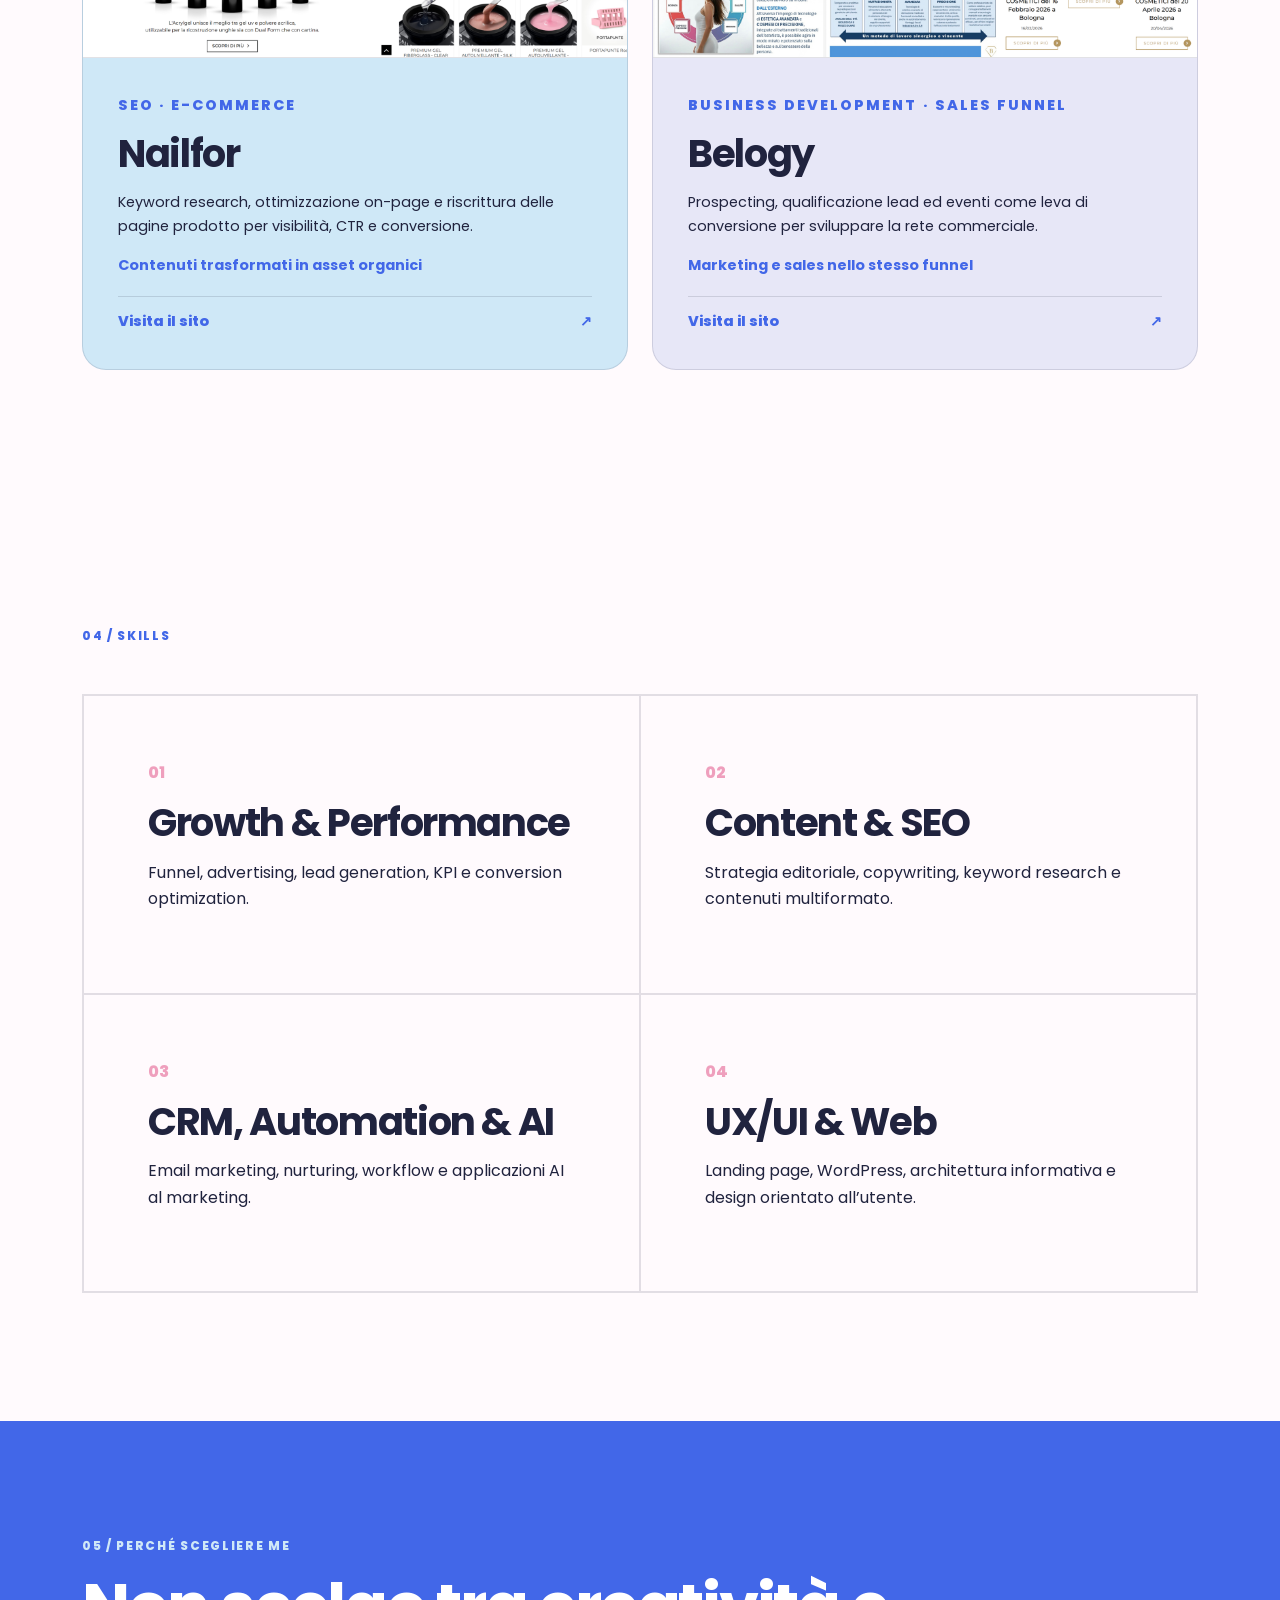
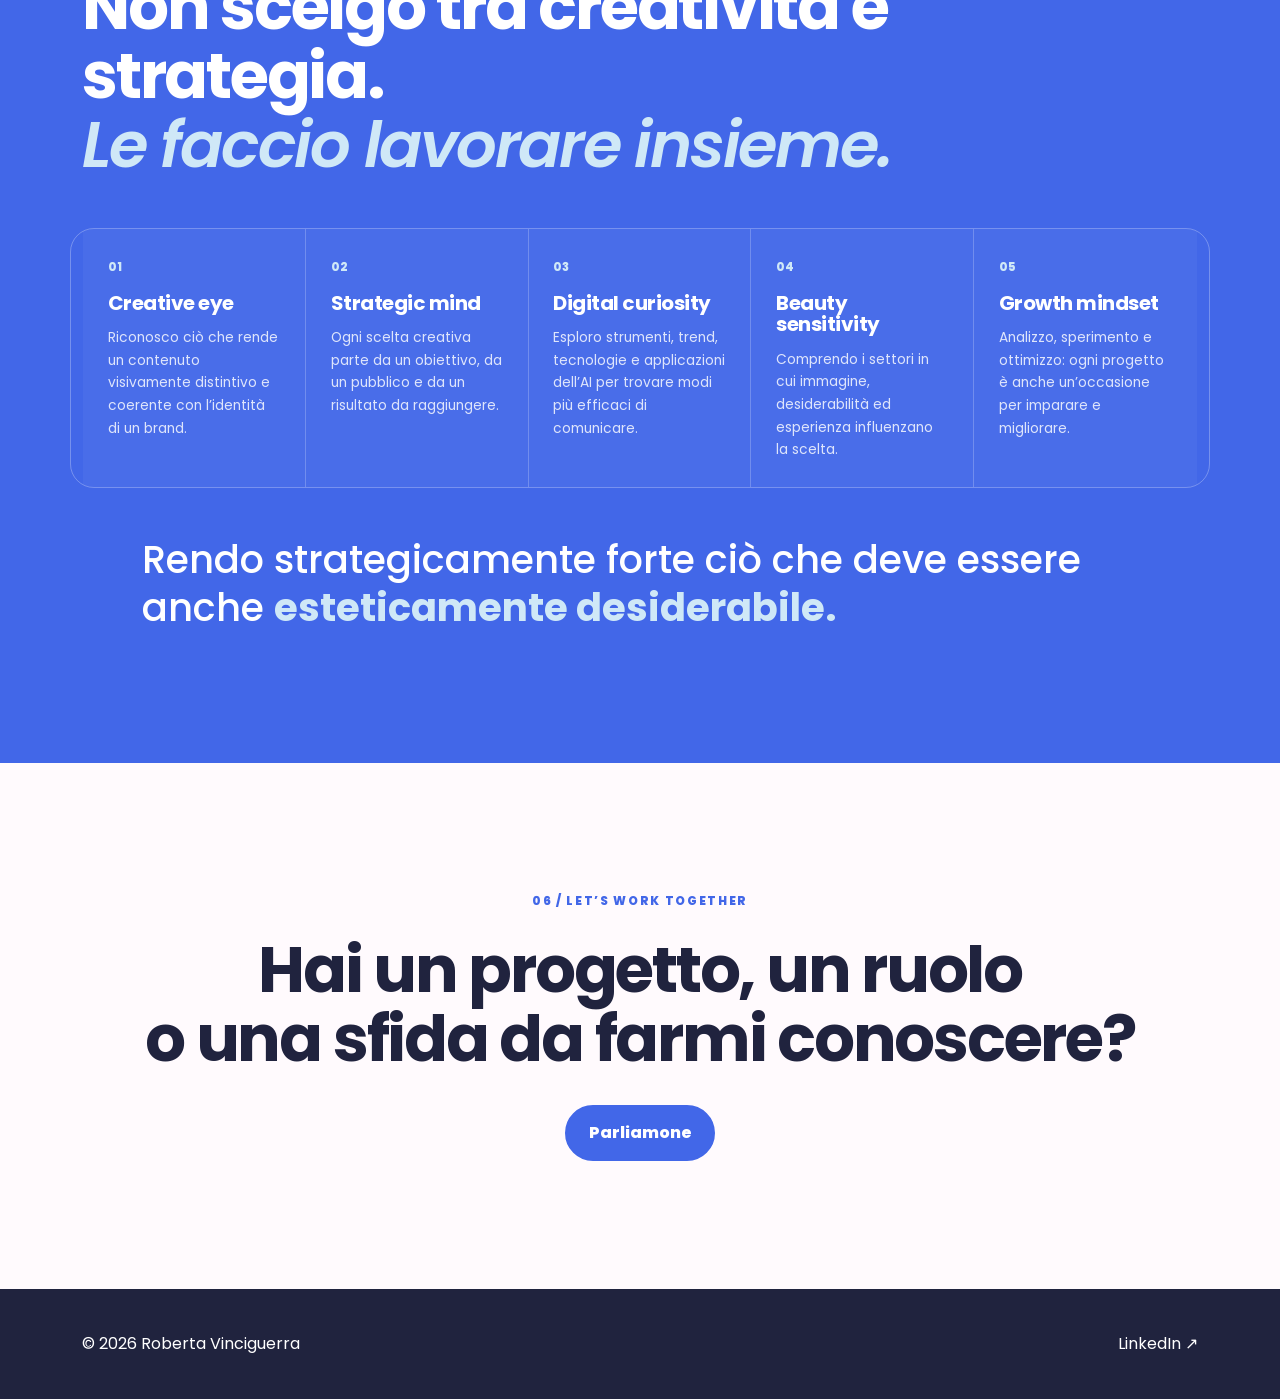
==== commit 5b7ffe7d: "Add files via upload" ====
--- a/index.html
+++ b/index.html
@@ -17,7 +17,7 @@
 <body>
   <header class="site-header">
     <nav class="navbar container" aria-label="Navigazione principale">
-      <a class="brand" href="index.html" aria-label="Homepage Roberta Vinciguerra">RV<span>✦</span></a>
+      <a class="brand brand-logo" href="index.html" aria-label="Homepage Roberta Vinciguerra"><img src="assets/rv-logo.png" alt="Logo Roberta Vinciguerra"></a>
       <div class="nav-links">
         <a class="active" href="index.html">Portfolio</a>
         <a href="cv.html">CV</a>
@@ -68,7 +68,7 @@
     <section class="journey-section" id="fun-facts">
       <div class="container journey-inner">
         <div class="journey-heading">
-          <p class="section-index">02 / Fun facts about me</p>
+          <p class="section-index">02 / About me</p>
           <h2>Dalla relazione con il cliente alla <span>strategia marketing.</span></h2>
           <p>Durante il mio percorso di studi ho avuto l’opportunità di lavorare in <strong>tre realtà multinazionali di rilievo internazionale</strong>, maturando esperienze diverse ma complementari che hanno contribuito a costruire il mio approccio al marketing: fortemente orientato al cliente, agli obiettivi e alla creatività.</p>
         </div>
@@ -101,10 +101,7 @@
 
       <div class="project-grid">
         <a class="project-card card-alliot" href="https://alliot.it/" target="_blank" rel="noreferrer" aria-label="Visita il sito Alliot">
-          <div class="project-collage collage-alliot" aria-label="Collage dei lavori realizzati per Alliot">
-            <img class="collage-main" src="assets/alliot-homepage.jpg" alt="Homepage Alliot">
-            <img class="collage-detail" src="assets/alliot-post.png" alt="Grafica Digital e AI realizzata per Alliot">
-          </div>
+          <div class="project-cover"><img src="assets/project-alliot.png" alt="Selezione di progetti digitali e contenuti realizzati per Alliot"></div>
           <div class="card-body-custom">
             <p class="project-type">Brand ecosystem · Growth marketing</p><h3>Alliot</h3>
             <p>Strategia digitale, contenuti e funnel B2B/B2C: campagne lead generation, SEO, landing page, newsletter, CRM e automazioni.</p>
@@ -113,9 +110,7 @@
           </div>
         </a>
         <a class="project-card" href="https://www.instagram.com/onyxacademy/" target="_blank" rel="noreferrer" aria-label="Visita il profilo Instagram di Onyx Academy">
-          <div class="project-collage collage-single collage-onyx" aria-label="Profilo Instagram Onyx Academy">
-            <img class="collage-main" src="assets/onyx-real.png" alt="Copertine Reel e profilo Instagram Onyx Academy">
-          </div>
+          <div class="project-cover"><img src="assets/project-onyx.png" alt="Selezione di contenuti social e Reel realizzati per Onyx Academy"></div>
           <div class="card-body-custom">
             <p class="project-type">Social strategy · Lead generation</p><h3>Onyx Academy</h3>
             <p>Da canale informativo a strumento di acquisizione: piano editoriale, contenuti multiformato e campagne ads.</p>
@@ -123,10 +118,7 @@
           </div>
         </a>
         <a class="project-card card-blue" href="https://www.nailfor.com/" target="_blank" rel="noreferrer" aria-label="Visita il sito Nailfor">
-          <div class="project-collage collage-nailfor" aria-label="Collage del sito Nailfor">
-            <img class="collage-main" src="assets/nailfor-real.png" alt="Homepage Nailfor">
-            <img class="collage-detail" src="assets/nailfor-color-gel.jpg" alt="Sezione Color Gel del sito Nailfor">
-          </div>
+          <div class="project-cover"><img src="assets/project-nailfor.png" alt="Homepage, categorie e prodotti del sito Nailfor"></div>
           <div class="card-body-custom">
             <p class="project-type">SEO · E-commerce</p><h3>Nailfor</h3>
             <p>Keyword research, ottimizzazione on-page e riscrittura delle pagine prodotto per visibilità, CTR e conversione.</p>
@@ -134,10 +126,7 @@
           </div>
         </a>
         <a class="project-card card-belogy" href="https://belogy.it/" target="_blank" rel="noreferrer" aria-label="Visita il sito Belogy">
-          <div class="project-collage collage-belogy" aria-label="Collage del sito Belogy">
-            <img class="collage-main" src="assets/belogy-real.jpg" alt="Homepage Belogy">
-            <img class="collage-detail" src="assets/belogy-section.jpg" alt="Sezione Chi siamo del sito Belogy">
-          </div>
+          <div class="project-cover"><img src="assets/project-belogy.png" alt="Selezione di materiali commerciali, presentazioni e pagine Belogy"></div>
           <div class="card-body-custom">
             <p class="project-type">Business development · Sales funnel</p><h3>Belogy</h3>
             <p>Prospecting, qualificazione lead ed eventi come leva di conversione per sviluppare la rete commerciale.</p>
--- a/css/main.css
+++ b/css/main.css
@@ -1084,3 +1084,47 @@
 .why-statement { margin-top: 3rem; max-width: 1020px; font-size: clamp(1.65rem,3vw,3rem); line-height: 1.25; font-weight: 500; }.why-statement strong { color: #cfe8f7; }
 @media (max-width: 900px) { .fun-facts { grid-template-columns: .8fr 1.2fr; gap: 2.5rem; }.why-grid { grid-template-columns: repeat(2,1fr); }.why-grid article { border-bottom: 1px solid rgba(255,255,255,.22); }.why-grid article:nth-child(2n) { border-right: 0; }.why-grid article:last-child { grid-column: 1/-1; border-bottom: 0; } }
 @media (max-width: 700px) { .fun-facts { grid-template-columns: 1fr; }.fun-facts-photo { max-width: 420px; }.why-grid { grid-template-columns: 1fr; }.why-grid article, .why-grid article:nth-child(2n), .why-grid article:last-child { grid-column: auto; border-right: 0; border-bottom: 1px solid rgba(255,255,255,.22); }.why-grid article:last-child { border-bottom: 0; } }
+
+/* Journey, hero and project refinement */
+.hero-statement-only { justify-content: center; align-items: center; min-height: 520px; padding: clamp(2rem,5vw,4.5rem); text-align: center; background: linear-gradient(145deg,#f9dce7 0%,#dbeefa 55%,#bfd9f6 100%); }
+.hero-statement-only::after { width: 330px; height: 330px; right: -95px; bottom: -120px; opacity: .8; }
+.hero-statement-only > p { max-width: 520px; font-size: clamp(2.25rem,5.5vw,5rem); line-height: 1.02; letter-spacing: -.055em; font-weight: 700; }
+.hero-statement-only > p strong { color: #4267e8; font-weight: 800; }
+.journey-section { padding-block: clamp(5rem,10vw,9rem); background: linear-gradient(180deg,#fffafd 0%,#fbe4ed 22%,#f6cddd 100%); border-top: 1px solid rgba(32,35,62,.1); }
+.journey-heading { display: grid; grid-template-columns: 1.15fr .85fr; gap: 1rem 6vw; align-items: end; margin-bottom: 3rem; }
+.journey-heading .section-index { grid-column: 1/-1; color: #cc668f; }
+.journey-heading h2 { font-size: clamp(2.5rem,5vw,5rem); }
+.journey-heading h2 span { color: #cc668f; }
+.journey-heading > p:last-child { margin: 0; font-size: 1.05rem; }
+.experience-grid { display: grid; grid-template-columns: repeat(3,minmax(0,1fr)); gap: 1.25rem; }
+.experience-grid article { display: flex; flex-direction: column; min-height: 100%; padding: clamp(1.4rem,2.5vw,2rem); border: 1px solid rgba(129,55,86,.16); border-radius: 1.6rem; background: rgba(255,255,255,.82); box-shadow: 0 16px 42px rgba(117,54,83,.09); }
+.company-logo { height: 82px; display: flex; align-items: center; margin-bottom: 1.3rem; }
+.company-logo img { width: auto; max-width: 165px; max-height: 66px; object-fit: contain; }
+.experience-grid article:nth-child(2) .company-logo img { max-height: 78px; }
+.experience-place { min-height: 2.7em; margin: 0 0 .45rem; color: #b44f79; font-size: .72rem; font-weight: 800; letter-spacing: .08em; line-height: 1.35; text-transform: uppercase; }
+.experience-grid h3 { margin: 0 0 1rem; font-size: clamp(1.35rem,2vw,1.8rem); }
+.experience-grid article > p:last-child { margin: 0; font-size: .9rem; }
+.journey-thread { max-width: 920px; margin: 3rem auto 0; padding: clamp(1.5rem,3vw,2.5rem); border-left: 5px solid #cc668f; border-radius: 0 1.4rem 1.4rem 0; background: rgba(255,255,255,.64); }
+.journey-thread h3 { margin-bottom: .8rem; font-size: 1.45rem; }.journey-thread p { margin: .55rem 0; }
+.project-card { color: inherit; }
+.project-card:focus-visible { outline: 4px solid #4267e8; outline-offset: 4px; }
+.collage-single .collage-main { inset: 1rem; width: calc(100% - 2rem); height: calc(100% - 2rem); object-fit: contain; background: #fff; }
+.metrics { display: grid; grid-template-columns: repeat(2,minmax(0,1fr)); gap: .65rem; margin-top: 1.25rem; }
+.metrics span { padding: .75rem; border: 1px solid rgba(32,35,62,.12); border-radius: .8rem; background: rgba(255,255,255,.6); font-size: .72rem; line-height: 1.3; }
+.metrics strong { display: block; color: #4267e8; font-size: 1.15rem; }
+.metric-source { margin: .75rem 0 0; font-size: .68rem !important; color: #666779; }
+.project-link { display: flex; justify-content: space-between; align-items: center; margin: 1.1rem 0 0; padding-top: .85rem; border-top: 1px solid rgba(32,35,62,.14); color: #4267e8; font-weight: 800; }
+.project-link span { transition: transform .25s; }.project-card:hover .project-link span { transform: translate(3px,-3px); }
+@media (max-width: 900px) { .journey-heading { grid-template-columns: 1fr; }.experience-grid { grid-template-columns: 1fr; }.experience-grid article { display: grid; grid-template-columns: 150px 1fr; column-gap: 1.25rem; }.company-logo { grid-row: 1/4; }.experience-grid article > p:last-child { grid-column: 2; } }
+@media (max-width: 600px) { .hero-statement-only { min-height: 350px; }.experience-grid article { display: flex; }.experience-place { min-height: auto; }.metrics { grid-template-columns: 1fr 1fr; } }
+.brand-logo { width: 72px; height: 58px; display: flex; align-items: center; padding: 0 !important; }
+.brand-logo::after { display: none !important; }
+.brand-logo img { width: 100%; height: 100%; object-fit: contain; }
+.journey-heading { display: block; max-width: 1120px; }
+.journey-heading .section-index { margin-bottom: 1.4rem; }
+.journey-heading h2 { max-width: 1000px; margin-bottom: 2.6rem; }
+.journey-heading > p:last-child { max-width: 940px; font-size: 1.08rem; line-height: 1.75; }
+@media (max-width: 600px) { .brand-logo { width: 54px; height: 46px; }.journey-heading h2 { margin-bottom: 1.8rem; } }
+.project-cover { aspect-ratio: 8/5; overflow: hidden; border-bottom: 1px solid rgba(32,35,62,.13); background: #fff; }
+.project-cover img { width: 100%; height: 100%; object-fit: cover; object-position: center; transition: transform .55s cubic-bezier(.22,1,.36,1); }
+.project-card:hover .project-cover img { transform: scale(1.018); }
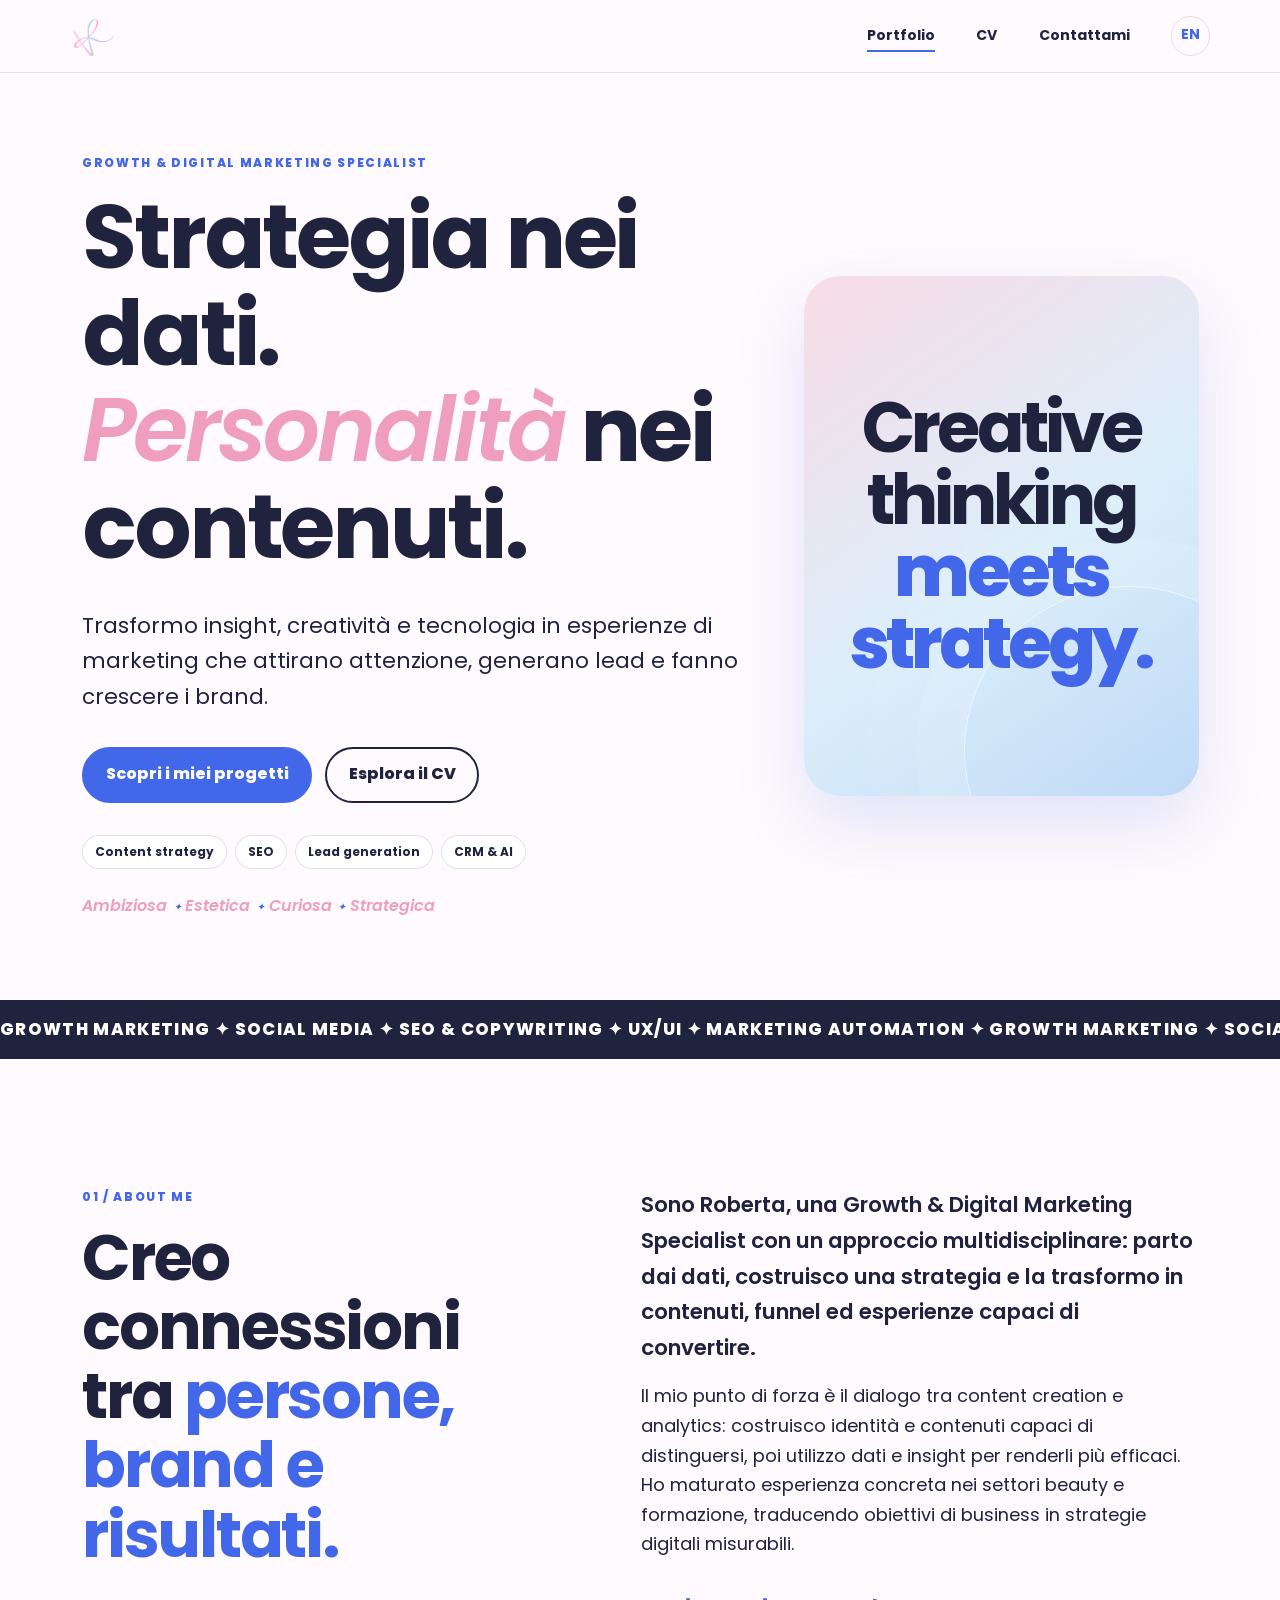
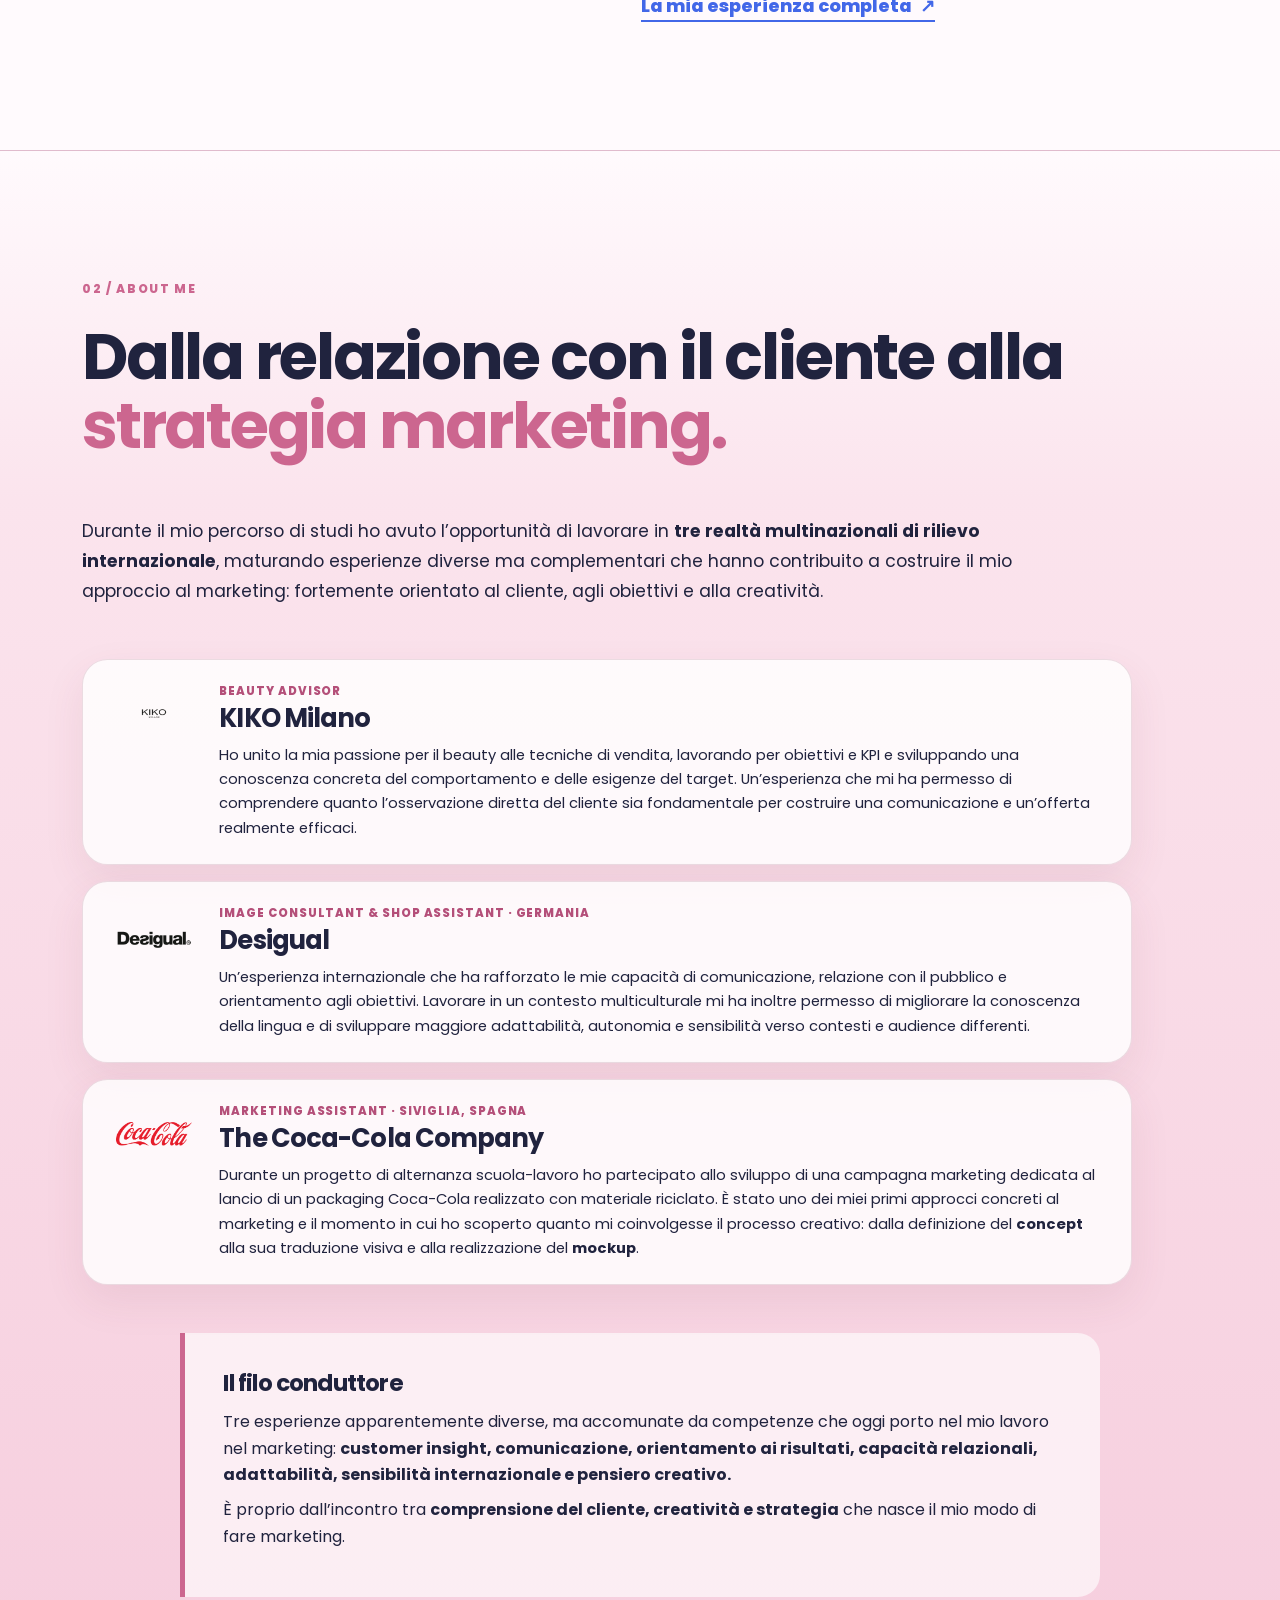
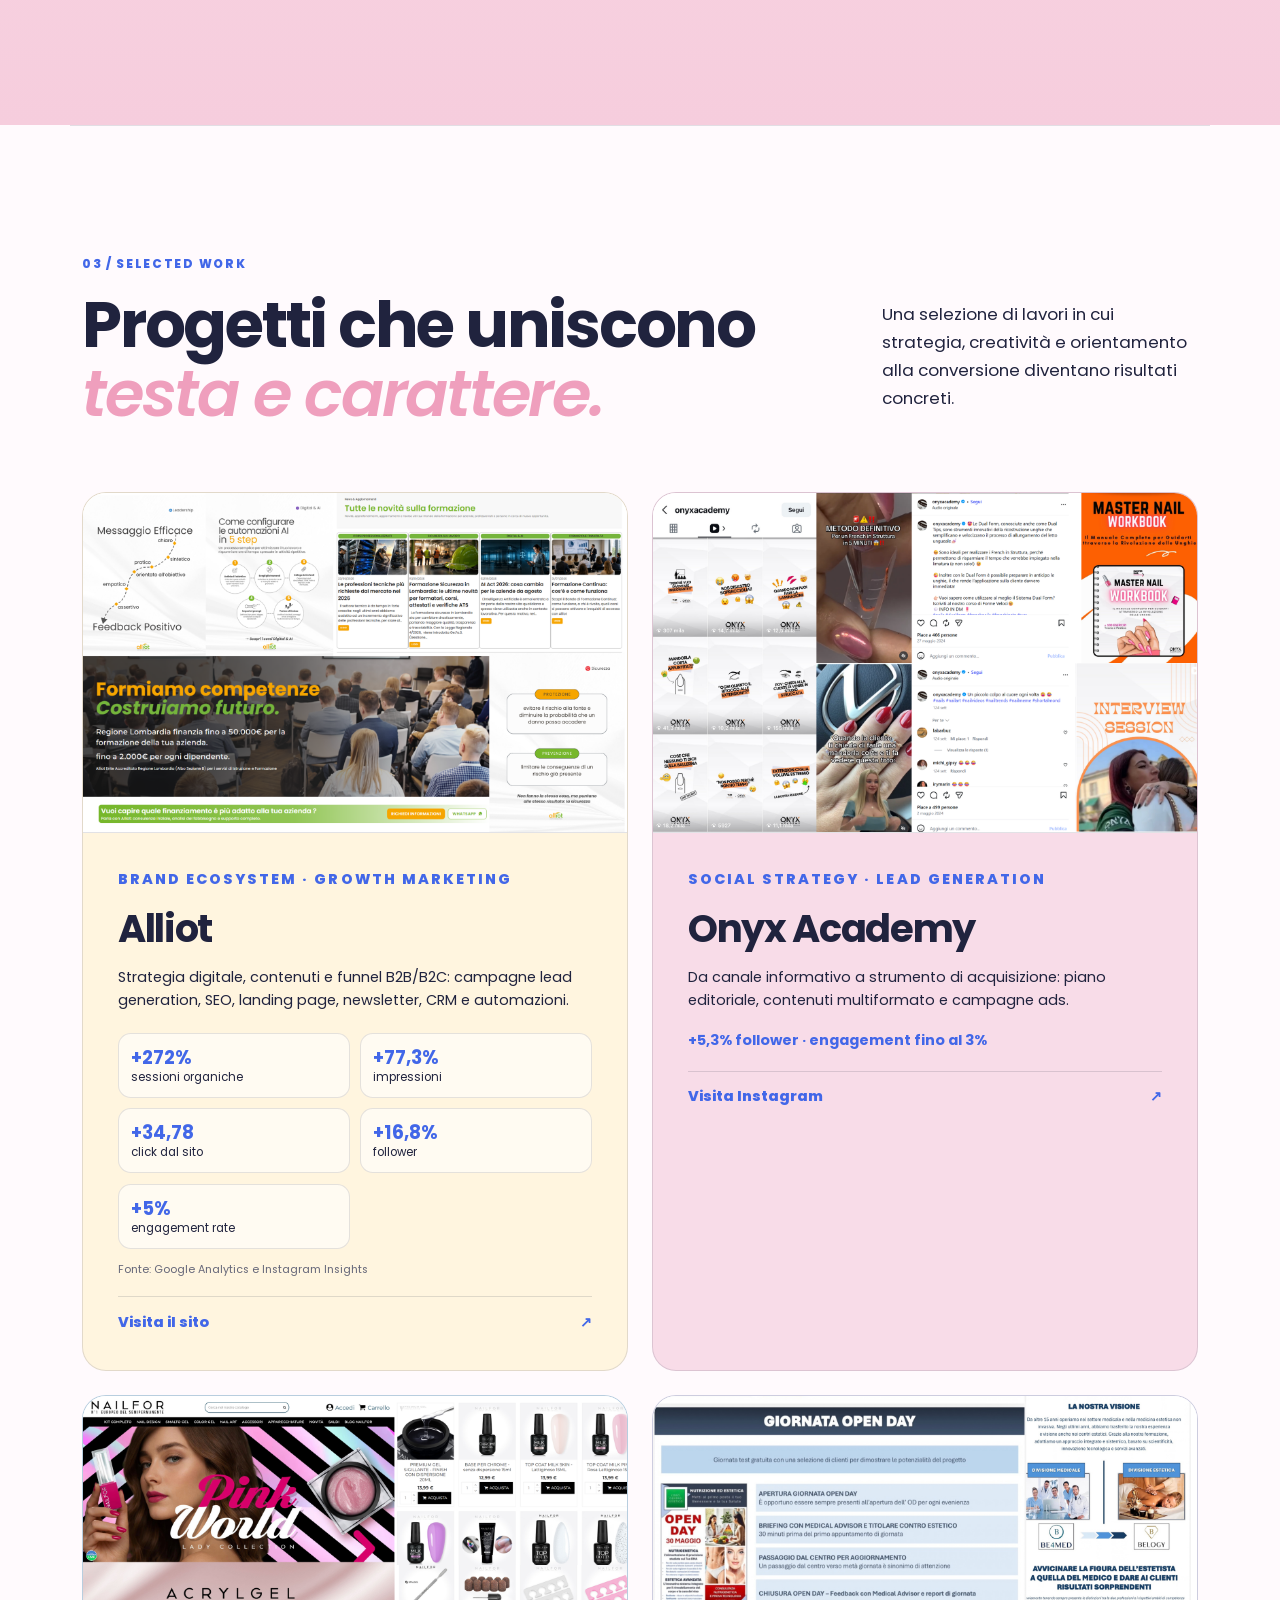
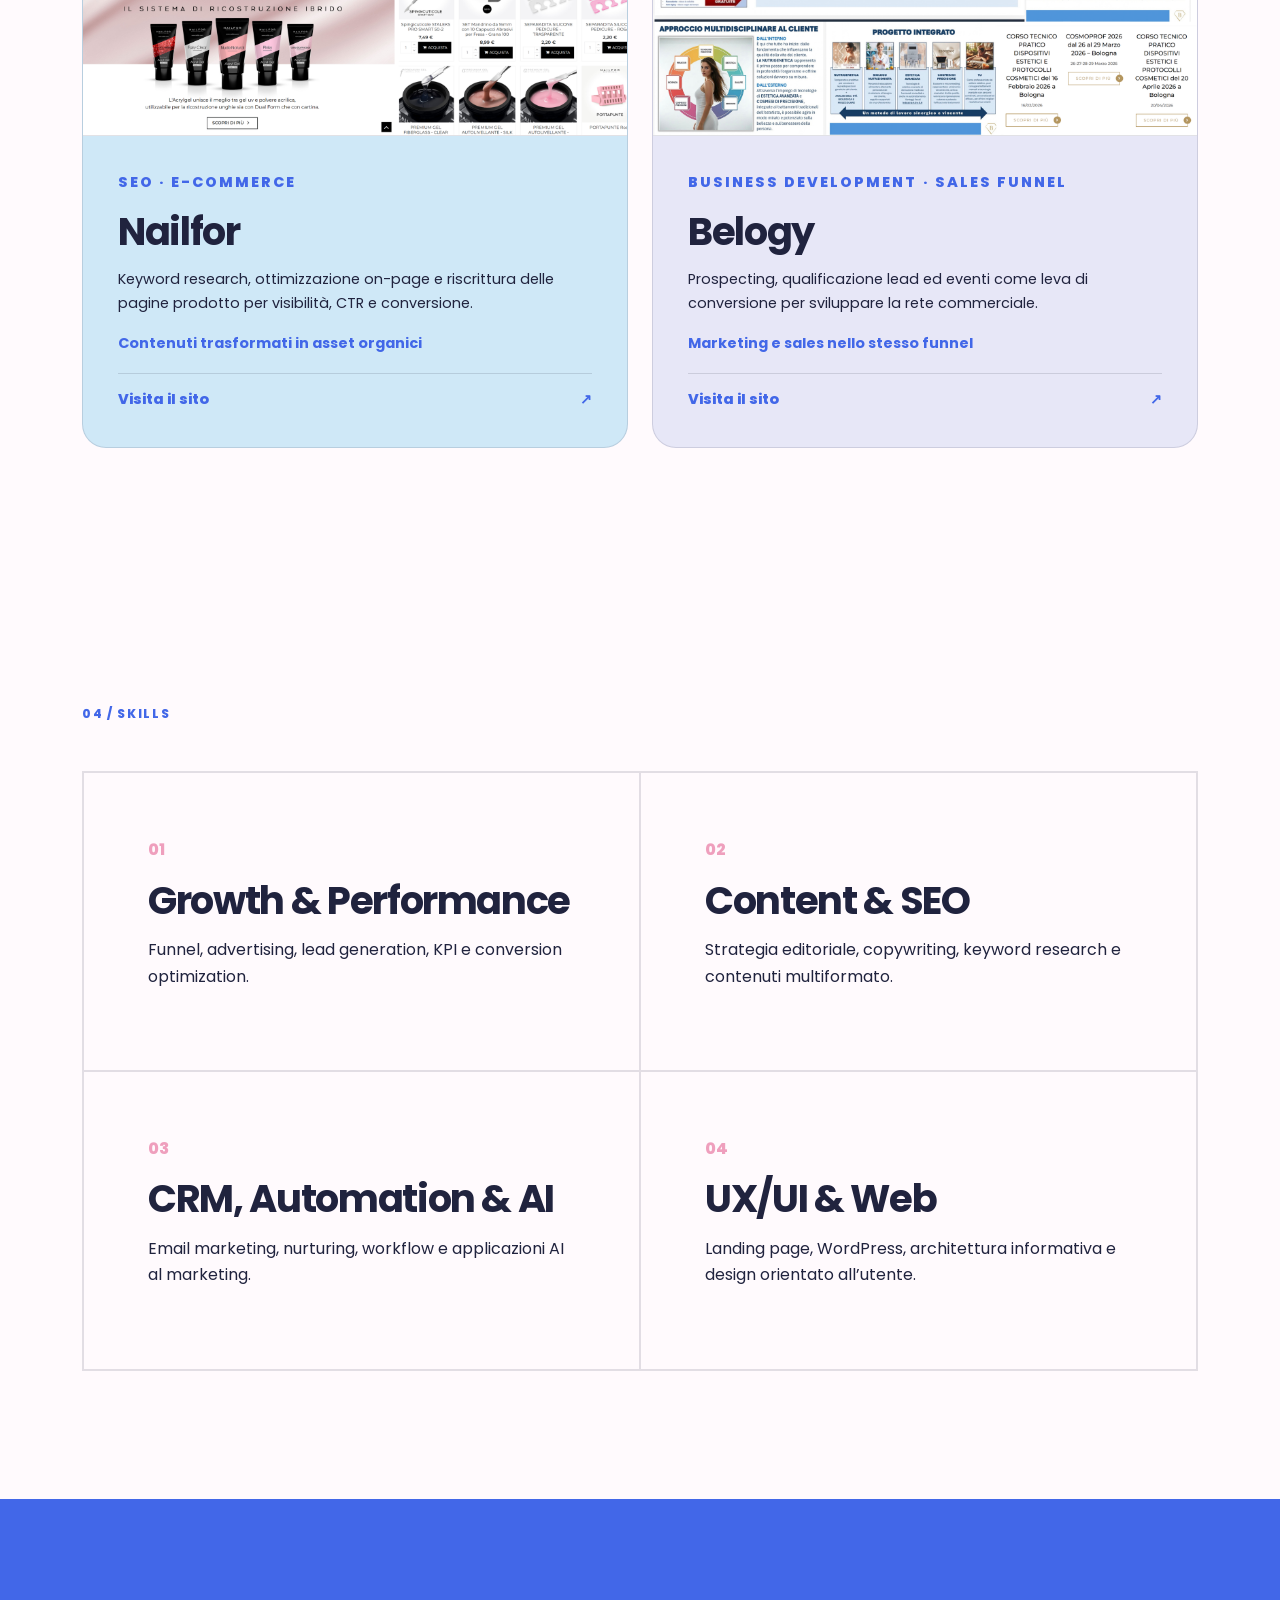
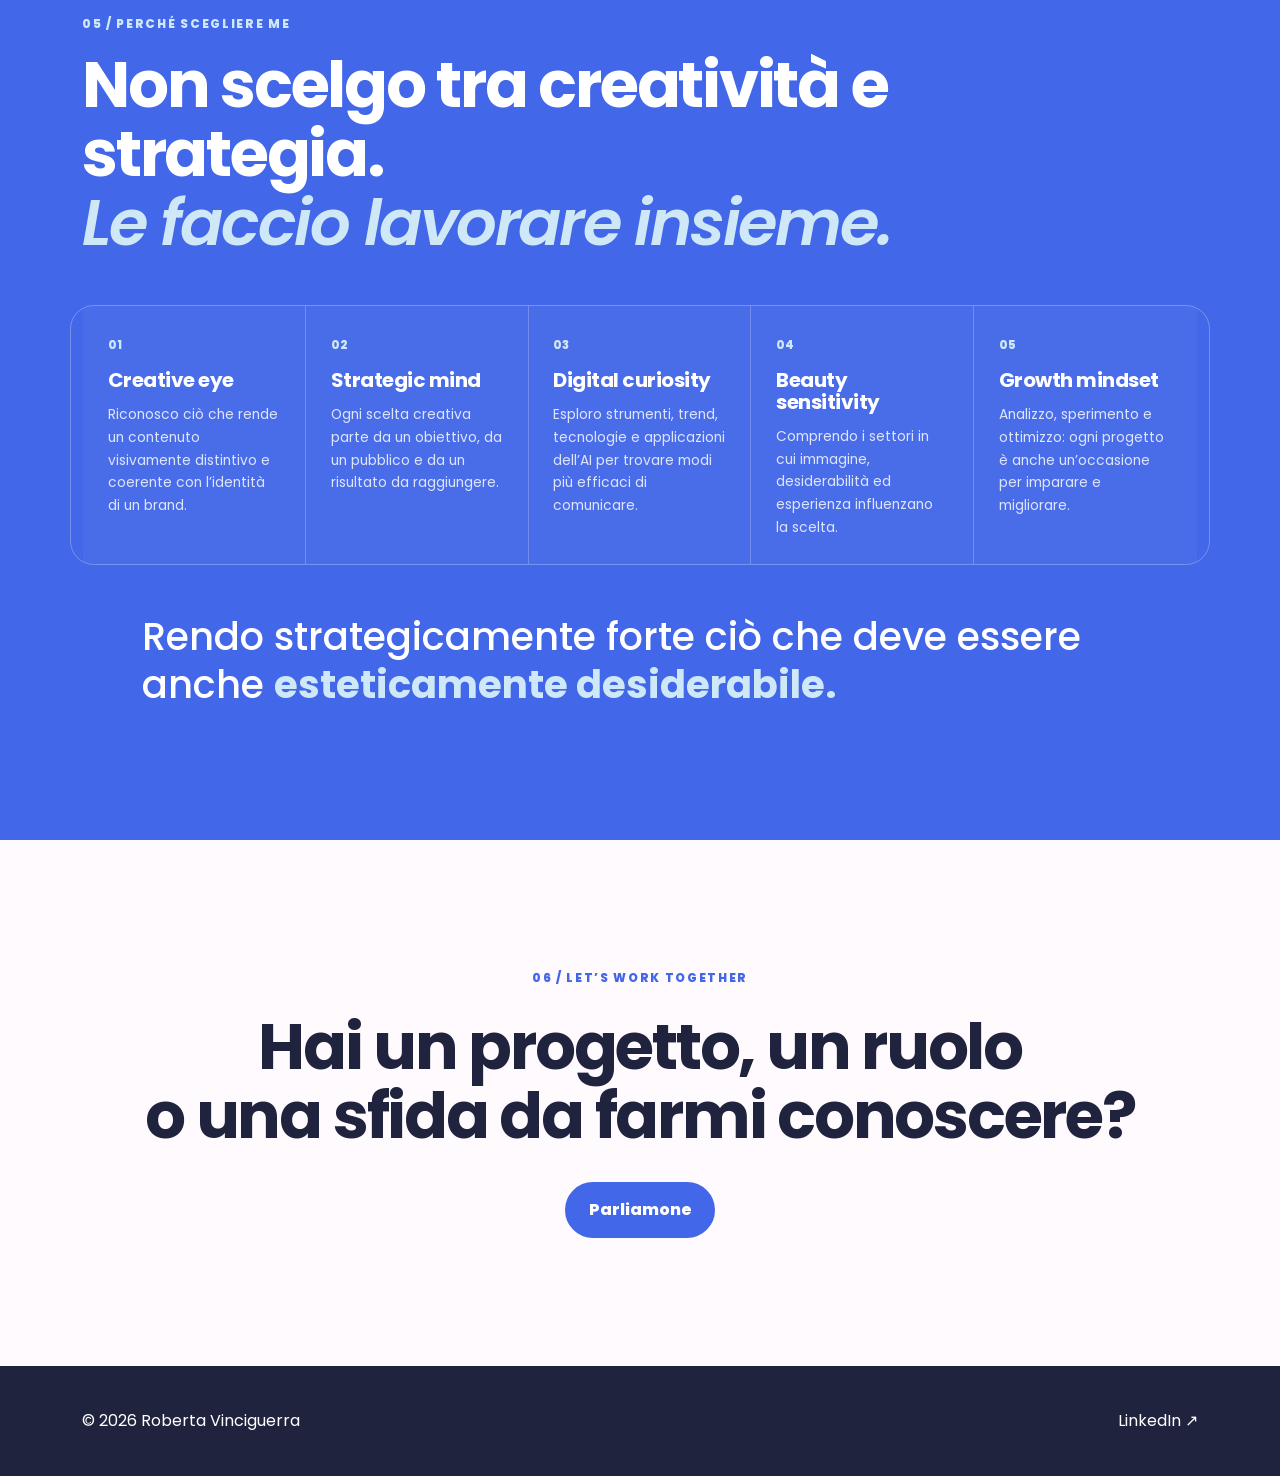
==== commit 3d4ade66: "Add files via upload" ====
--- a/index.html
+++ b/index.html
@@ -17,7 +17,7 @@
 <body>
   <header class="site-header">
     <nav class="navbar container" aria-label="Navigazione principale">
-      <a class="brand brand-logo" href="index.html" aria-label="Homepage Roberta Vinciguerra"><img src="assets/rv-logo.png" alt="Logo Roberta Vinciguerra"></a>
+      <a class="brand brand-logo" href="index.html" aria-label="Homepage Roberta Vinciguerra" style="width:44px;height:44px"><img src="assets/rv-logo.png" alt="Logo Roberta Vinciguerra" width="44" height="44"></a>
       <div class="nav-links">
         <a class="active" href="index.html">Portfolio</a>
         <a href="cv.html">CV</a>
@@ -73,21 +73,9 @@
           <p>Durante il mio percorso di studi ho avuto l’opportunità di lavorare in <strong>tre realtà multinazionali di rilievo internazionale</strong>, maturando esperienze diverse ma complementari che hanno contribuito a costruire il mio approccio al marketing: fortemente orientato al cliente, agli obiettivi e alla creatività.</p>
         </div>
         <div class="experience-grid">
-          <article>
-            <div class="company-logo"><img src="assets/logo-kiko.png" alt="Logo KIKO Milano"></div>
-            <p class="experience-place">Beauty Advisor</p><h3>KIKO Milano</h3>
-            <p>Ho unito la mia passione per il beauty alle tecniche di vendita, lavorando per obiettivi e KPI e sviluppando una conoscenza concreta del comportamento e delle esigenze del target. Un’esperienza che mi ha permesso di comprendere quanto l’osservazione diretta del cliente sia fondamentale per costruire una comunicazione e un’offerta realmente efficaci.</p>
-          </article>
-          <article>
-            <div class="company-logo"><img src="assets/logo-desigual.png" alt="Logo Desigual"></div>
-            <p class="experience-place">Image Consultant &amp; Shop Assistant · Germania</p><h3>Desigual</h3>
-            <p>Un’esperienza internazionale che ha rafforzato le mie capacità di comunicazione, relazione con il pubblico e orientamento agli obiettivi. Lavorare in un contesto multiculturale mi ha inoltre permesso di migliorare la conoscenza della lingua e di sviluppare maggiore adattabilità, autonomia e sensibilità verso contesti e audience differenti.</p>
-          </article>
-          <article>
-            <div class="company-logo"><img src="assets/logo-cocacola.png" alt="Logo The Coca-Cola Company"></div>
-            <p class="experience-place">Marketing Assistant · Siviglia, Spagna</p><h3>The Coca-Cola Company</h3>
-            <p>Durante un progetto di alternanza scuola-lavoro ho partecipato allo sviluppo di una campagna marketing dedicata al lancio di un packaging Coca-Cola realizzato con materiale riciclato. È stato uno dei miei primi approcci concreti al marketing e il momento in cui ho scoperto quanto mi coinvolgesse il processo creativo: dalla definizione del <strong>concept</strong> alla sua traduzione visiva e alla realizzazione del <strong>mockup</strong>.</p>
-          </article>
+          <article><div class="company-logo"><img src="assets/logo-kiko.png" alt="Logo KIKO Milano"></div><div class="experience-copy"><p class="experience-place">Beauty Advisor</p><h3>KIKO Milano</h3><p>Ho unito la mia passione per il beauty alle tecniche di vendita, lavorando per obiettivi e KPI e sviluppando una conoscenza concreta del comportamento e delle esigenze del target. Un’esperienza che mi ha permesso di comprendere quanto l’osservazione diretta del cliente sia fondamentale per costruire una comunicazione e un’offerta realmente efficaci.</p></div></article>
+          <article><div class="company-logo"><img src="assets/logo-desigual.png" alt="Logo Desigual"></div><div class="experience-copy"><p class="experience-place">Image Consultant &amp; Shop Assistant · Germania</p><h3>Desigual</h3><p>Un’esperienza internazionale che ha rafforzato le mie capacità di comunicazione, relazione con il pubblico e orientamento agli obiettivi. Lavorare in un contesto multiculturale mi ha inoltre permesso di migliorare la conoscenza della lingua e di sviluppare maggiore adattabilità, autonomia e sensibilità verso contesti e audience differenti.</p></div></article>
+          <article><div class="company-logo"><img src="assets/logo-cocacola.png" alt="Logo The Coca-Cola Company"></div><div class="experience-copy"><p class="experience-place">Marketing Assistant · Siviglia, Spagna</p><h3>The Coca-Cola Company</h3><p>Durante un progetto di alternanza scuola-lavoro ho partecipato allo sviluppo di una campagna marketing dedicata al lancio di un packaging Coca-Cola realizzato con materiale riciclato. È stato uno dei miei primi approcci concreti al marketing e il momento in cui ho scoperto quanto mi coinvolgesse il processo creativo: dalla definizione del <strong>concept</strong> alla sua traduzione visiva e alla realizzazione del <strong>mockup</strong>.</p></div></article>
         </div>
         <div class="journey-thread"><h3>Il filo conduttore</h3><p>Tre esperienze apparentemente diverse, ma accomunate da competenze che oggi porto nel mio lavoro nel marketing: <strong>customer insight, comunicazione, orientamento ai risultati, capacità relazionali, adattabilità, sensibilità internazionale e pensiero creativo.</strong></p><p>È proprio dall’incontro tra <strong>comprensione del cliente, creatività e strategia</strong> che nasce il mio modo di fare marketing.</p></div>
       </div>
--- a/css/main.css
+++ b/css/main.css
@@ -1128,3 +1128,14 @@
 .project-cover { aspect-ratio: 8/5; overflow: hidden; border-bottom: 1px solid rgba(32,35,62,.13); background: #fff; }
 .project-cover img { width: 100%; height: 100%; object-fit: cover; object-position: center; transition: transform .55s cubic-bezier(.22,1,.36,1); }
 .project-card:hover .project-cover img { transform: scale(1.018); }
+.site-header .navbar { min-height: 72px; }
+.site-header .brand-logo { flex: 0 0 44px !important; width: 44px !important; height: 44px !important; max-width: 44px !important; max-height: 44px !important; overflow: hidden; }
+.site-header .brand-logo img { display: block; width: 44px !important; height: 44px !important; max-width: 44px !important; max-height: 44px !important; object-fit: contain; }
+.journey-heading h2 { margin-bottom: 3.5rem !important; }
+.journey-heading > p:last-child { margin: 0 0 3.25rem; }
+.experience-grid { grid-template-columns: 1fr; gap: 1rem; max-width: 1050px; }
+.experience-grid article { display: grid; grid-template-columns: 86px minmax(0,1fr); gap: 1.4rem; align-items: start; padding: 1.5rem 1.75rem; }
+.company-logo { width: 86px; height: 72px; margin: 0; display: flex; align-items: flex-start; justify-content: center; }
+.company-logo img, .experience-grid article:nth-child(2) .company-logo img { width: 76px !important; height: 60px !important; max-width: 76px !important; max-height: 60px !important; object-fit: contain; }
+.experience-copy { min-width: 0; }.experience-copy .experience-place { min-height: 0; margin-bottom: .35rem; }.experience-copy h3 { margin-bottom: .65rem; }.experience-copy > p:last-child { margin: 0; font-size: .92rem; }
+@media (max-width: 600px) { .site-header .brand-logo, .site-header .brand-logo img { width: 38px !important; height: 38px !important; max-width: 38px !important; max-height: 38px !important; }.journey-heading h2 { margin-bottom: 2.2rem !important; }.experience-grid article { grid-template-columns: 58px minmax(0,1fr); gap: 1rem; padding: 1.2rem; }.company-logo { width: 58px; height: 52px; }.company-logo img, .experience-grid article:nth-child(2) .company-logo img { width: 52px !important; height: 44px !important; max-width: 52px !important; max-height: 44px !important; } }
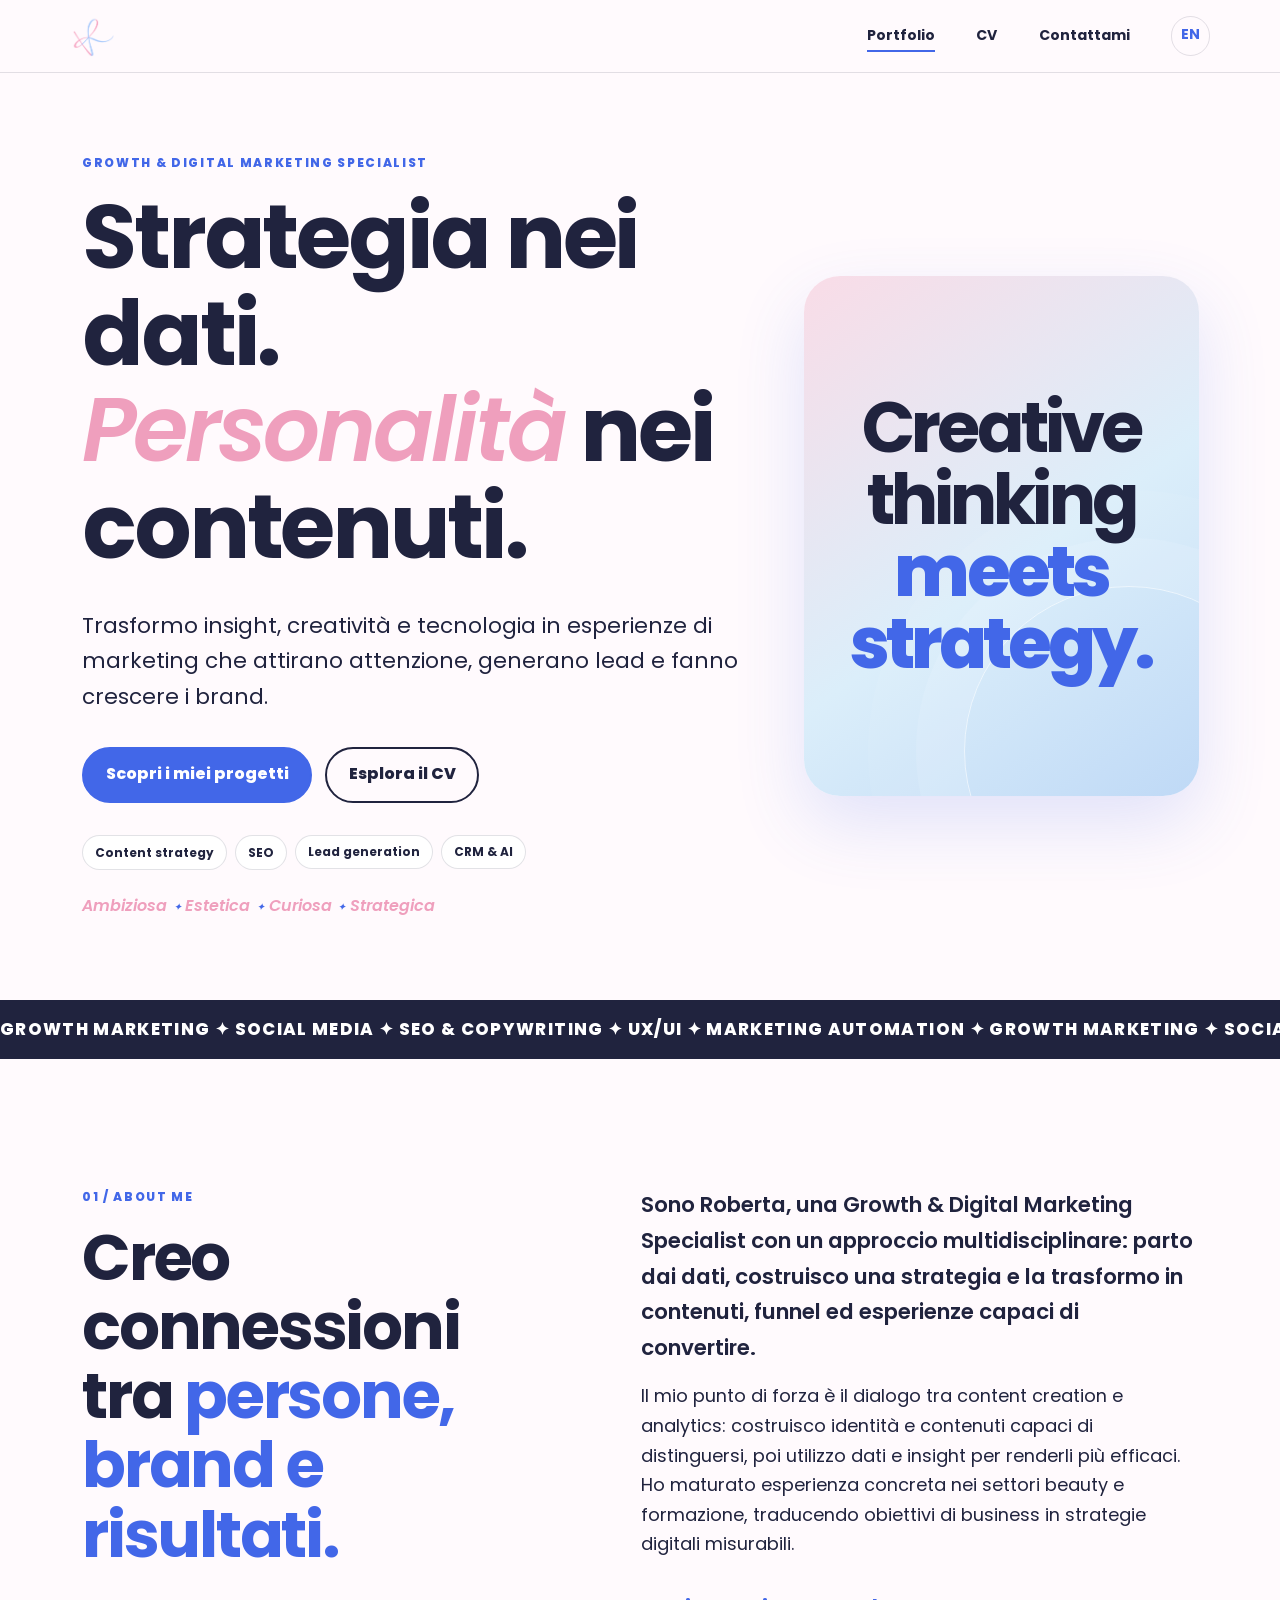
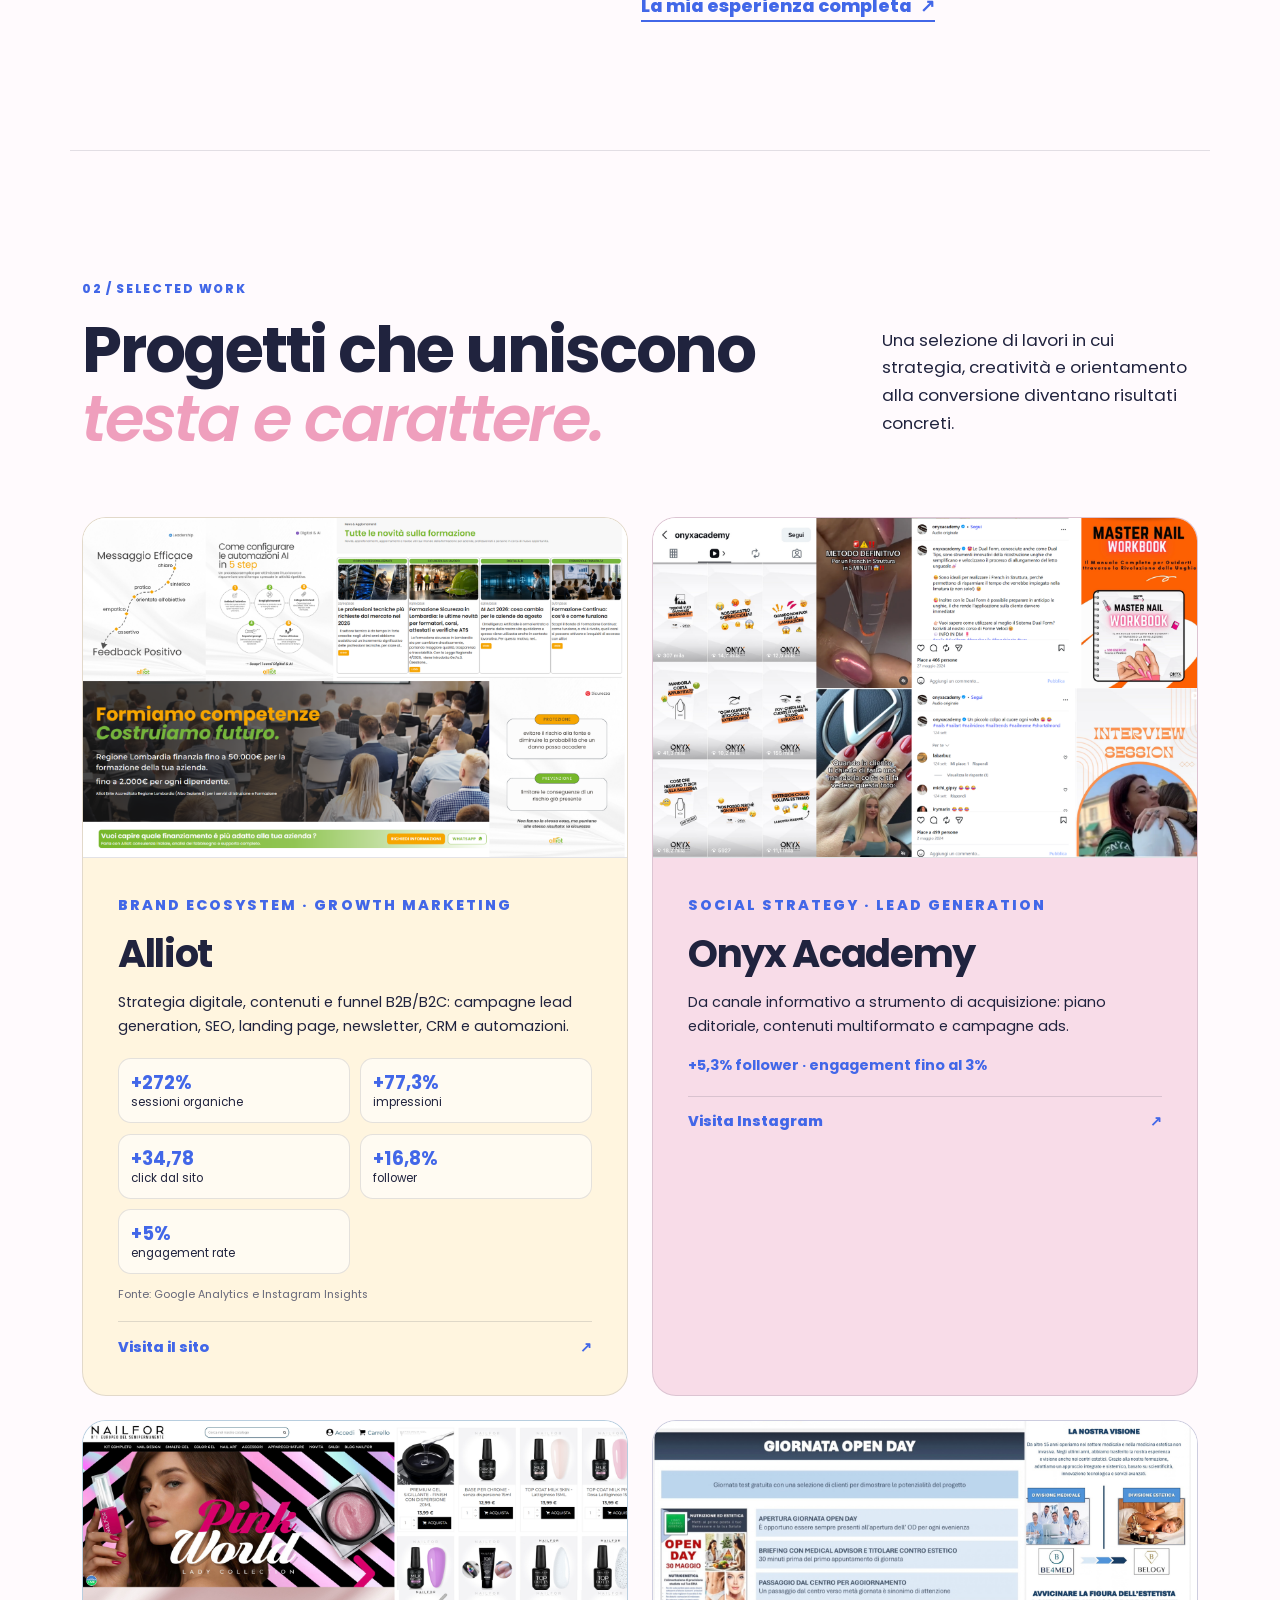
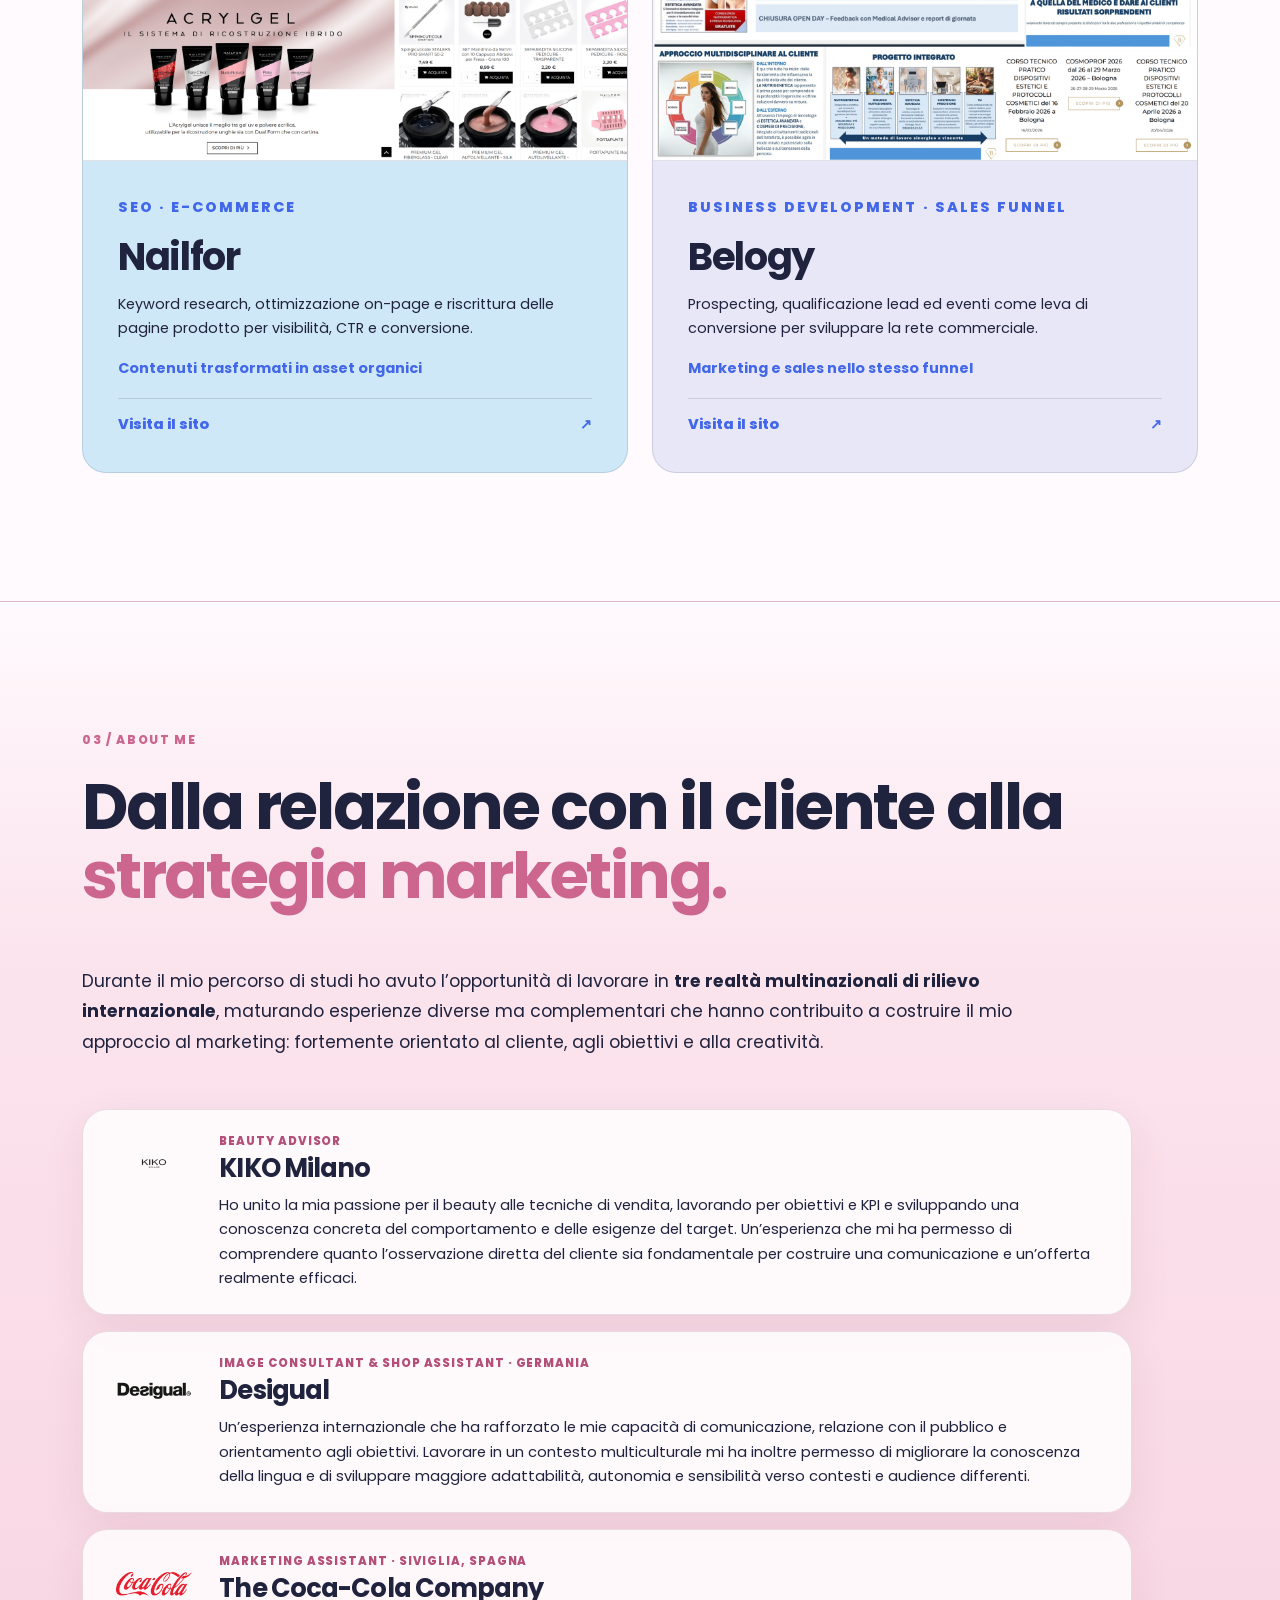
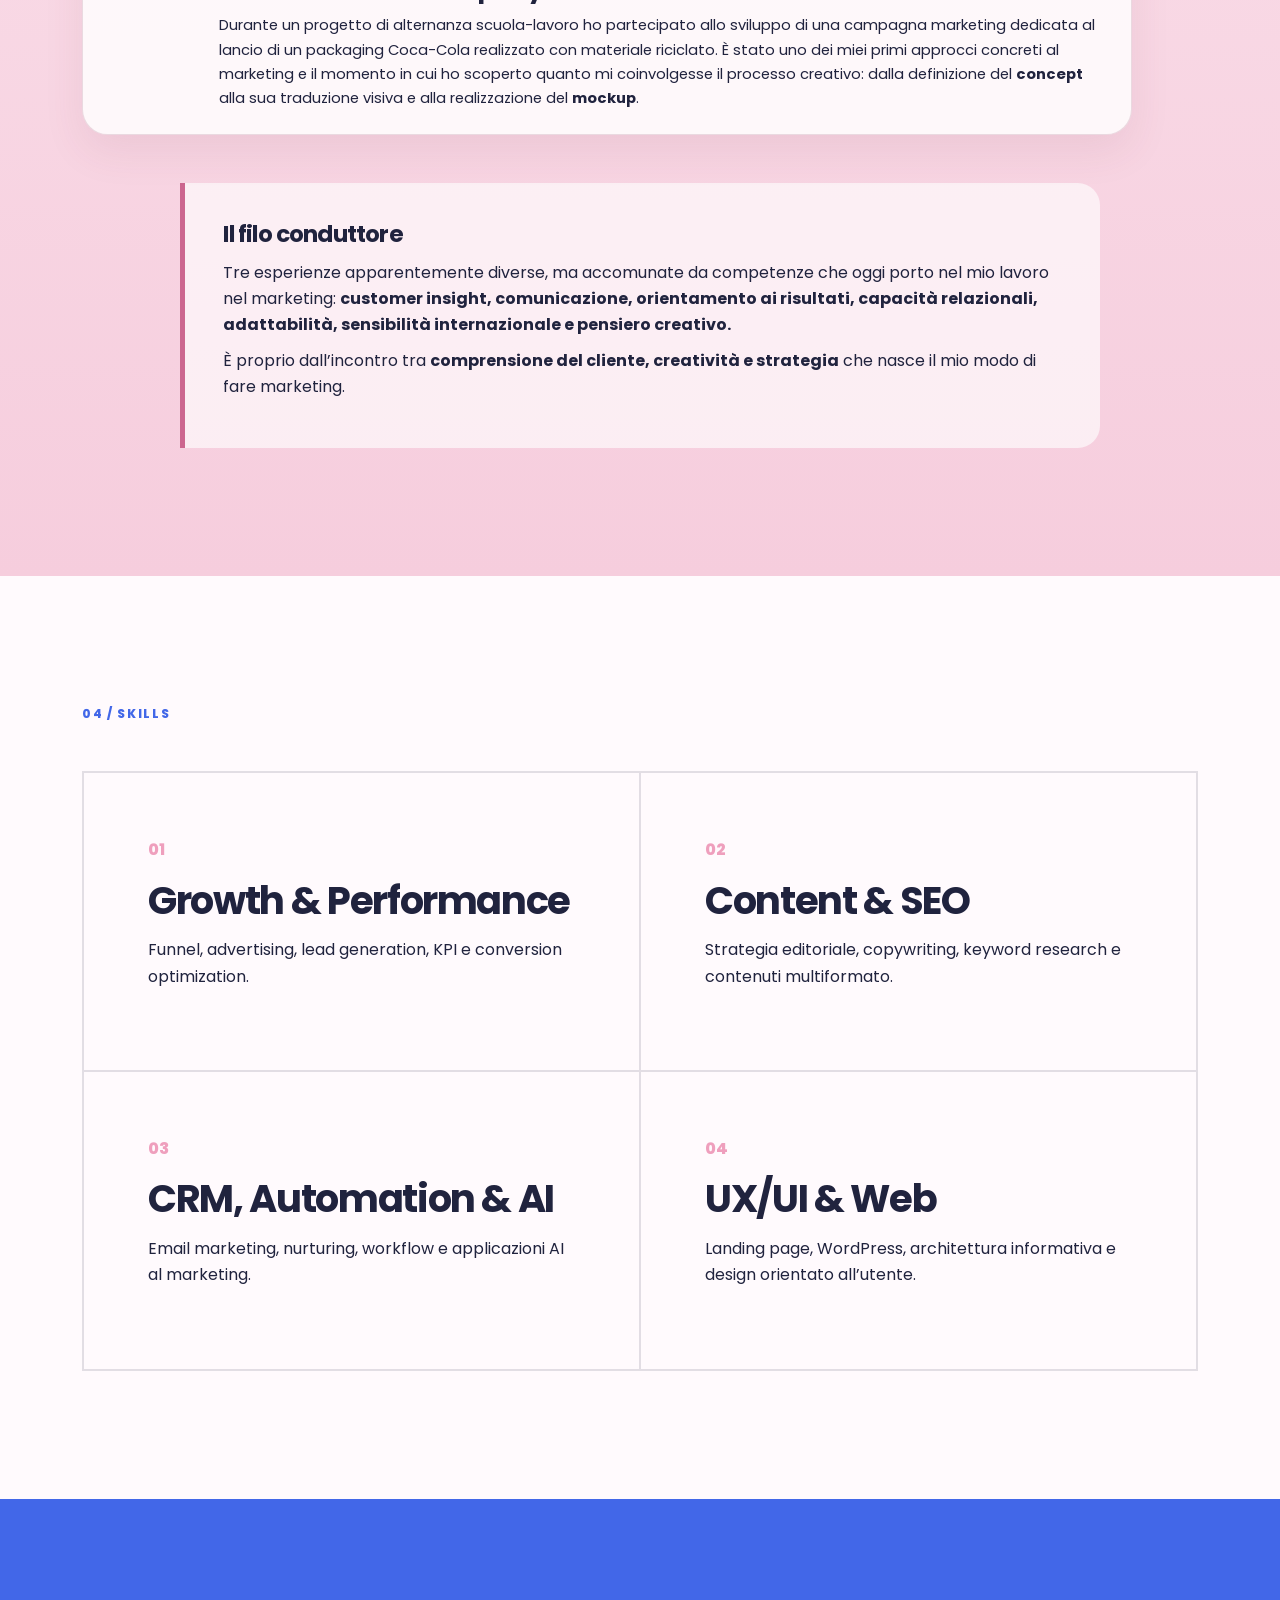
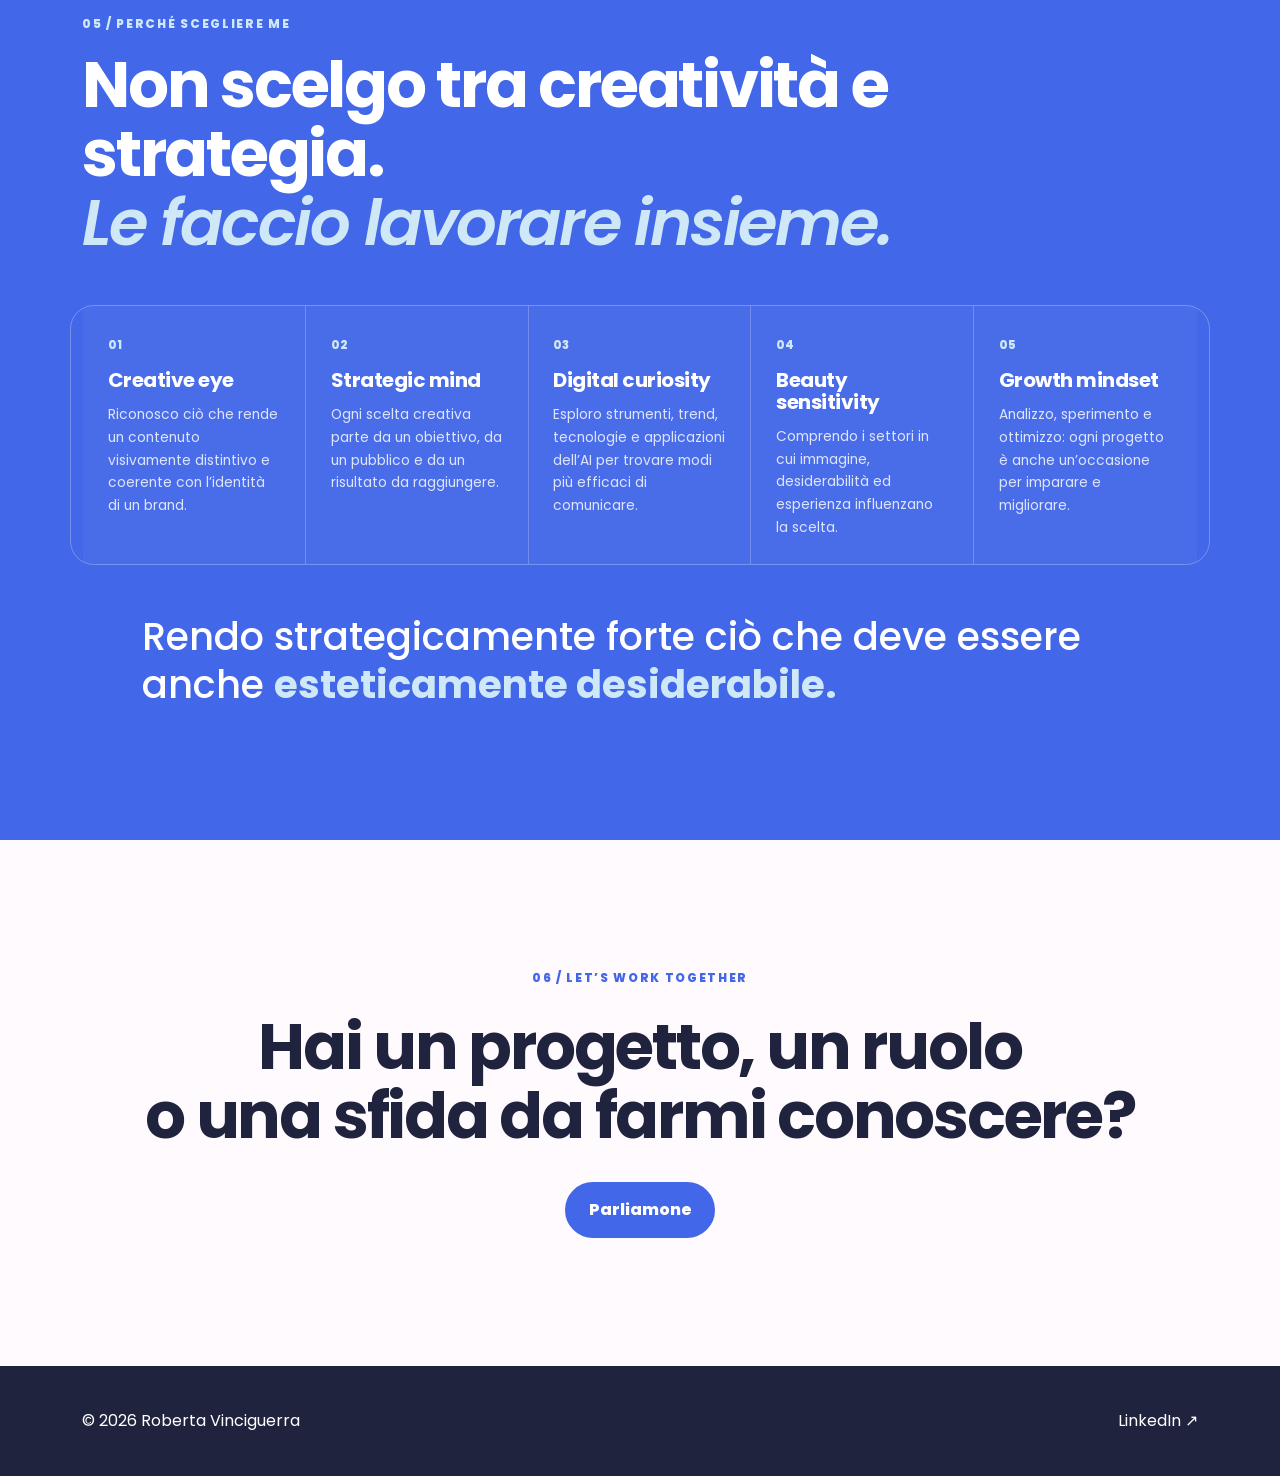
==== commit 3b0e82ef: "Add files via upload" ====
--- a/index.html
+++ b/index.html
@@ -27,7 +27,7 @@
     </nav>
   </header>
 
-  <main>
+  <main class="home-page">
     <section class="hero container">
       <div class="hero-copy">
         <p class="eyebrow">Growth & Digital Marketing Specialist</p>
@@ -68,7 +68,7 @@
     <section class="journey-section" id="fun-facts">
       <div class="container journey-inner">
         <div class="journey-heading">
-          <p class="section-index">02 / About me</p>
+          <p class="section-index">03 / About me</p>
           <h2>Dalla relazione con il cliente alla <span>strategia marketing.</span></h2>
           <p>Durante il mio percorso di studi ho avuto l’opportunità di lavorare in <strong>tre realtà multinazionali di rilievo internazionale</strong>, maturando esperienze diverse ma complementari che hanno contribuito a costruire il mio approccio al marketing: fortemente orientato al cliente, agli obiettivi e alla creatività.</p>
         </div>
@@ -83,7 +83,7 @@
 
     <section class="projects container" id="progetti">
       <div class="section-heading">
-        <div><p class="section-index">03 / Selected work</p><h2>Progetti che uniscono<br><em>testa e carattere.</em></h2></div>
+        <div><p class="section-index">02 / Selected work</p><h2>Progetti che uniscono<br><em>testa e carattere.</em></h2></div>
         <p>Una selezione di lavori in cui strategia, creatività e orientamento alla conversione diventano risultati concreti.</p>
       </div>
 
--- a/css/main.css
+++ b/css/main.css
@@ -1139,3 +1139,12 @@
 .company-logo img, .experience-grid article:nth-child(2) .company-logo img { width: 76px !important; height: 60px !important; max-width: 76px !important; max-height: 60px !important; object-fit: contain; }
 .experience-copy { min-width: 0; }.experience-copy .experience-place { min-height: 0; margin-bottom: .35rem; }.experience-copy h3 { margin-bottom: .65rem; }.experience-copy > p:last-child { margin: 0; font-size: .92rem; }
 @media (max-width: 600px) { .site-header .brand-logo, .site-header .brand-logo img { width: 38px !important; height: 38px !important; max-width: 38px !important; max-height: 38px !important; }.journey-heading h2 { margin-bottom: 2.2rem !important; }.experience-grid article { grid-template-columns: 58px minmax(0,1fr); gap: 1rem; padding: 1.2rem; }.company-logo { width: 58px; height: 52px; }.company-logo img, .experience-grid article:nth-child(2) .company-logo img { width: 52px !important; height: 44px !important; max-width: 52px !important; max-height: 44px !important; } }
+.home-page { display: flex; flex-direction: column; }
+.home-page > .hero { order: 1; }
+.home-page > .marquee { order: 2; }
+.home-page > .about { order: 3; }
+.home-page > .projects { order: 4; }
+.home-page > .journey-section { order: 5; }
+.home-page > .skills { order: 6; }
+.home-page > .personal-strip { order: 7; }
+.home-page > .cta { order: 8; }
